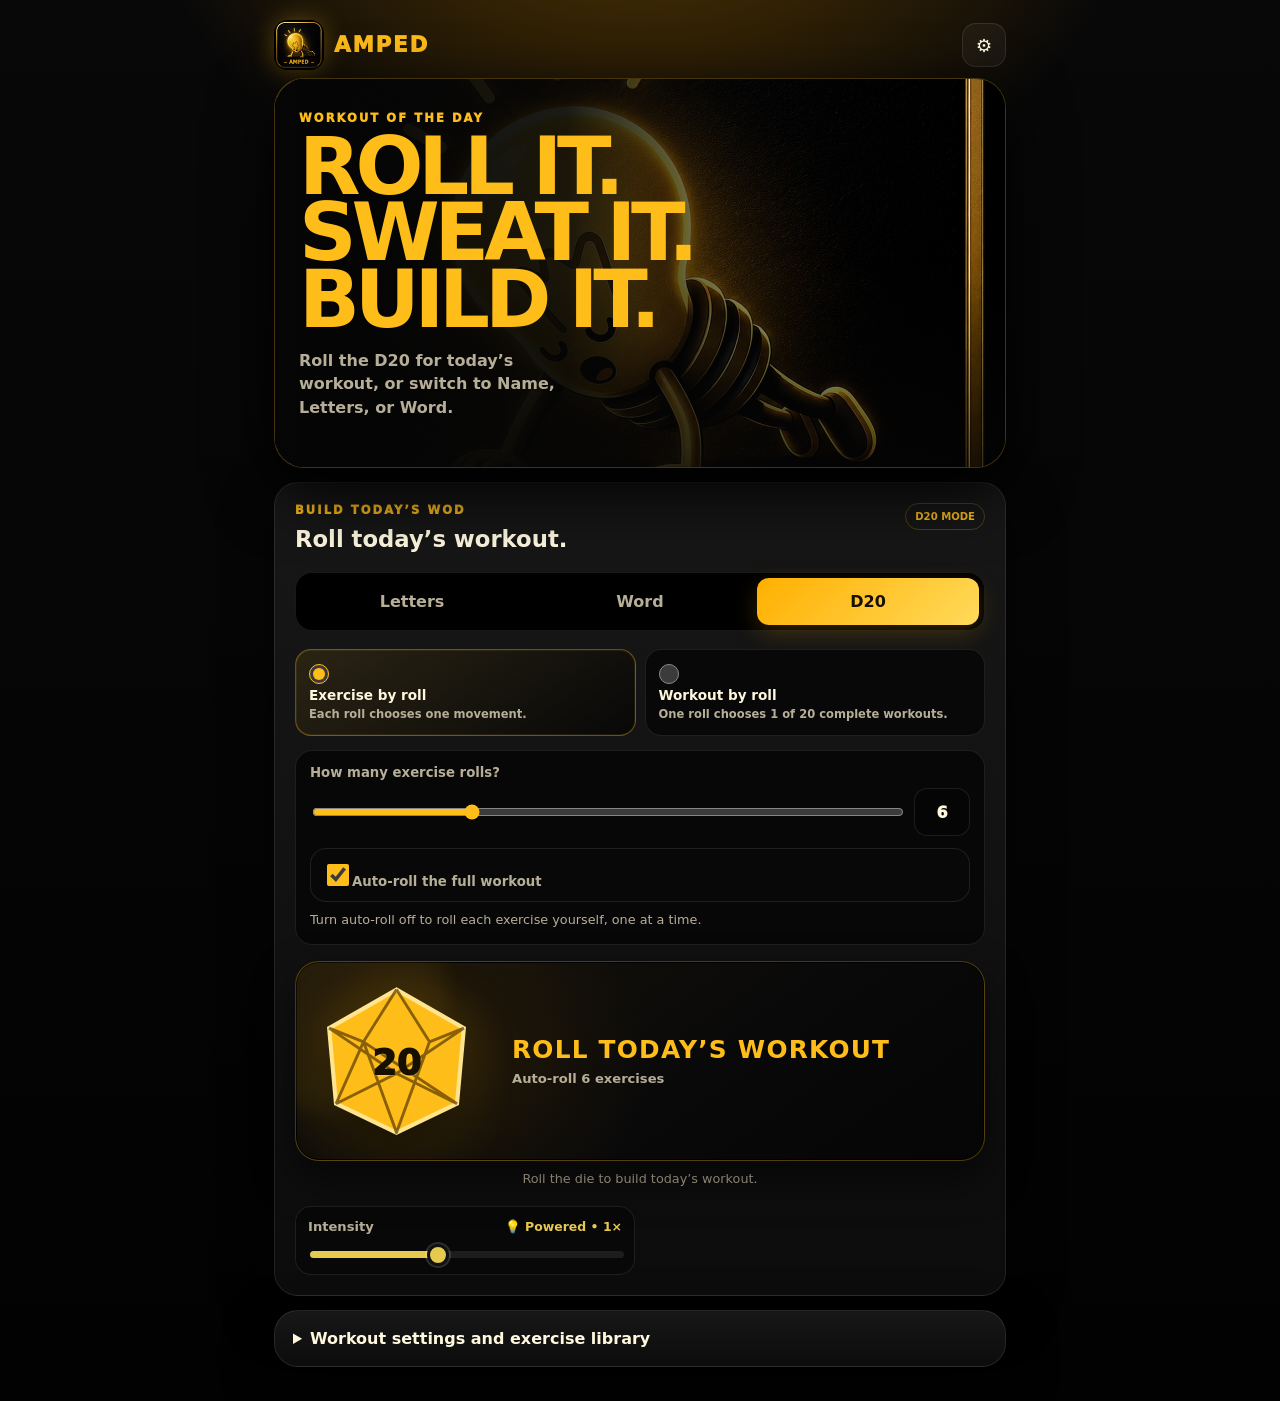
==== index.html @ 0d5edaf3 "fix header name" ====
<!doctype html>
<html lang="en">
<head>
  <meta charset="utf-8">
  <meta name="viewport" content="width=device-width, initial-scale=1, viewport-fit=cover">
  <meta name="theme-color" content="#090909">
  <meta name="apple-mobile-web-app-capable" content="yes">
  <meta name="apple-mobile-web-app-status-bar-style" content="black-translucent">
  <meta name="apple-mobile-web-app-title" content="AMPED">
  <meta name="description" content="Roll it. Sweat it. Build it. Choose a D20, name, letters, or word workout.">
  <title>AMPED</title>
  <link rel="manifest" href="manifest.webmanifest">
  <link rel="icon" href="icon-192.png" type="image/png">
  <link rel="apple-touch-icon" href="icon-192.png">
  <link rel="stylesheet" href="styles.css">
  <!--<script src="https://cdn.onesignal.com/sdks/web/v16/OneSignalSDK.page.js" defer></script>-->
</head>
<body>
  <main class="app-shell">
    <header class="topbar">
      <a class="brand" href="#" aria-label="AMPED home">
        <img src="icon-192.png" alt="" width="50" height="50">
        <span class="brand-word">AMPED</span>
      </a>
      <div class="top-actions">
        <button id="installBtn" class="ghost-btn hidden" type="button">Install</button>
        <button id="settingsBtn" class="icon-btn" type="button" aria-label="Open settings">⚙</button>
      </div>
    </header>

    <section class="hero-card">
      <div class="hero-art">
        <img src="wod-hero.jpg" alt="">
        <button id="maxMascot" class="max-hotspot" type="button" aria-label="Max, the AMPED bulb" title="Max"></button>
      </div>
      <div class="hero-copy">
        <p class="eyebrow">Workout of the day</p>
        <h1><span id="heroVerb">Roll it.</span><br><span>Sweat it.</span><br><span id="heroBuild">Build it.</span></h1>
        <p id="heroDescription">Roll the D20 for today’s workout, or switch to Name, Letters, or Word.</p>
      </div>
    </section>

    <section class="builder-card" aria-labelledby="builderTitle">
      <div class="card-heading">
        <div><p class="eyebrow">Build today’s WOD</p><h2 id="builderTitle">Which first name are we doing?</h2></div>
        <span id="movesPill" class="step-pill">PICK A NAME</span>
      </div>

      <div class="segmented" role="tablist" aria-label="Workout source">
        <button id="nameModeTab" class="tab active" type="button" data-mode="custom" role="tab" aria-selected="true">Name</button>
        <button class="tab" type="button" data-mode="letters" role="tab" aria-selected="false">Letters</button>
        <button class="tab" type="button" data-mode="word" role="tab" aria-selected="false">Word</button>
        <button class="tab" type="button" data-mode="d20" role="tab" aria-selected="false">D20</button>
      </div>

      <div id="customPanel" class="input-panel active">
        <label for="customText">Today’s first name</label>
        <div class="name-input-wrap">
          <input id="customText" class="text-box name-input" type="text" value="" placeholder="Loading today’s name…" maxlength="24" autocomplete="given-name" enterkeyhint="go" autocapitalize="words">
          <button id="clearNameBtn" class="clear-btn" type="button" aria-label="Clear name">×</button>
        </div>
        <div id="recentNames" class="recent-names" aria-label="Recent names"></div>
        <p id="dailyNameNote" class="hint hidden"></p>
      </div>

      <div id="lettersPanel" class="input-panel">
        <label for="letterCount">How many letters?</label>
        <div class="range-row">
          <input id="letterCount" type="range" min="1" max="26" value="8">
          <output id="letterCountNumber" class="range-value">8</output>
        </div>
      </div>

      <div id="wordPanel" class="input-panel">
        <label for="maxWordLength">Maximum word length</label>
        <div class="range-row">
          <input id="maxWordLength" type="range" min="3" max="15" value="8">
          <output id="maxWordLengthNumber" class="range-value">8</output>
        </div>
        <p class="hint">Words come from a dictionary package, not a hard-coded list.</p>
      </div>
      <div id="d20Panel" class="input-panel">
        <div class="d20-mode-grid" role="radiogroup" aria-label="D20 workout style">
          <label class="roll-mode-card">
            <input type="radio" name="d20Mode" value="exercise" checked>
            <span><b>Exercise by roll</b><small>Each roll chooses one movement.</small></span>
          </label>
          <label class="roll-mode-card">
            <input type="radio" name="d20Mode" value="workout">
            <span><b>Workout by roll</b><small>One roll chooses 1 of 20 complete workouts.</small></span>
          </label>
        </div>

        <div id="d20ExerciseOptions" class="d20-options">
          <label for="d20RollCount">How many exercise rolls?</label>
          <div class="range-row">
            <input id="d20RollCount" type="range" min="1" max="20" value="6">
            <output id="d20RollCountNumber" class="range-value">6</output>
          </div>
          <label class="toggle-control d20-auto-toggle"><input id="d20AutoRoll" type="checkbox" checked><span>Auto-roll the full workout</span></label>
          <p class="hint">Turn auto-roll off to roll each exercise yourself, one at a time.</p>
        </div>

        <button id="d20RollBtn" class="d20-stage" type="button" aria-label="Roll the D20">
          <span class="d20-die" aria-hidden="true">
            <svg viewBox="0 0 120 112" role="presentation">
              <polygon class="d20-face" points="60,4 109,32 104,87 60,108 16,87 11,32"></polygon>
              <path class="d20-lines" d="M60 4 36 42 11 32M60 4 84 42 109 32M36 42 60 108 84 42M16 87 36 42 104 87M11 32 60 65 109 32M60 65 16 87M60 65 104 87"></path>
            </svg>
            <strong id="d20Value">20</strong>
          </span>
          <span class="d20-action"><b id="d20ActionLabel">ROLL THE D20</b><small id="d20ActionSub">Auto-roll 6 exercises</small></span>
        </button>
        <div id="d20RollHistory" class="roll-history" aria-live="polite"></div>
        <p id="d20Status" class="hint d20-status">Roll the die to build today’s workout.</p>
        <button id="d20ResetBtn" class="secondary d20-reset hidden" type="button">Clear rolls</button>
      </div>


      <div class="quick-options">
       <div class="intensity-control"><div class="intensity-heading"><span>Intensity</span><strong id="intensityLabel">💡 Powered • 1×</strong></div><input id="intensityRange" class="intensity-slider" type="range" min="0" max="5" step="1" value="2" aria-label="Workout intensity" aria-valuetext="💡 Powered • 1×"></div>
       <label id="duplicatesControl" class="toggle-control"><input id="allowDuplicates" type="checkbox" checked><span>Count repeat letters</span></label>
      </div>

      <button id="generateBtn" class="primary jumbo" type="button"><span>BUILD THE WORKOUT</span><small>Map every letter to a move</small></button>
    </section>

    <section id="previewCard" class="preview-card hidden" aria-live="polite">
      <div class="preview-header">
        <div><p class="eyebrow">Today’s workout is</p><h2 id="drawText">READY</h2><p id="workoutTagline">Every letter earns a move.</p></div>
        <div class="move-count"><strong id="heroCount">0</strong><span>moves</span></div>
      </div>
      <div id="exercisePreview" class="exercise-preview"></div>
      <aside id="tomorrowNameCard" class="tomorrow-name-card hidden" aria-live="polite">
        <span>Tomorrow's Name Workout</span>
        <strong id="tomorrowName"></strong>
        <small>Tomorrow's workout unlocks at midnight.</small>
      </aside>
      <div class="preview-actions">
        <button id="startBtn" class="primary jumbo" type="button"><span>START WORKOUT</span><small>Keep the screen awake</small></button>
        <button id="copyBtn" class="secondary" type="button">Copy workout</button>
        <button id="rerollBtn" class="secondary hidden" type="button">Roll again</button>
        <button id="editBtn" class="secondary" type="button">Change setup</button>
      </div>
    </section>

    <section id="notificationSettings" class="utility-card" hidden>
      <button id="enableNotificationsBtn" class="utility-row" type="button"><span class="utility-icon">◉</span><span><b>Workout reminders</b><small id="subscriptionDetail">Checking notification setup…</small></span><em id="notifStatus">Checking</em></button>
      <div class="utility-row utility-setting">
        <span class="utility-icon">◷</span>
        <label for="notificationTime"><b>Reminder time</b><small>Saved for this device in Eastern Time</small></label>
        <input id="notificationTime" class="time-input" type="time" value="07:00" step="300" aria-label="Daily reminder time">
      </div>
      <button id="testNotificationBtn" class="utility-row hidden" type="button"><span class="utility-icon">↗</span><span><b>Send a test reminder</b><small>Preview today’s workout message</small></span><em>Test</em></button>
    </section>

    <details id="settingsPanel" class="settings-card">
      <summary>Workout settings and exercise library</summary>
      <div class="settings-body">
        <div class="default-mode-setting">
          <label for="defaultModeSelect"><b>Default workout mode</b><small>Choose what opens first. D20 is the default.</small></label>
          <select id="defaultModeSelect" aria-label="Default workout mode">
            <option value="d20">D20</option>
            <option value="custom">Name</option>
            <option value="letters">Letters</option>
            <option value="word">Word</option>
          </select>
        </div>
        <div class="option-grid">
          <label class="toggle-control"><input id="dailyNameToggle" type="checkbox" checked><span>Fill in today’s scheduled name</span></label>
          <label class="toggle-control"><input id="upperCase" type="checkbox" checked><span>Show workout in uppercase</span></label>
          <label class="toggle-control"><input id="vibrationToggle" type="checkbox" checked><span>Vibrate when a move is completed</span></label>
        </div>
        <div class="editor-toolbar">
          <button id="resetExercisesBtn" class="secondary" type="button">Reset exercises</button>
          <button id="exportExercisesBtn" class="secondary" type="button">Export JSON</button>
          <label class="secondary import-label">Import JSON<input id="importExercisesInput" type="file" accept="application/json" hidden></label>
        </div>
        <div class="editor-head"><span></span><span>Amount</span><span>Unit</span><span>Exercise</span><span>Split</span><span>Label</span></div>
        <div id="editorGrid" class="editor-grid"></div>
      </div>
    </details>
  </main>

  <div id="maxToast" class="max-toast" role="status" aria-live="polite"></div>

  <section id="runner" class="runner hidden" aria-label="Active workout">
    <div class="runner-top">
      <button id="exitRunnerBtn" class="runner-icon" type="button" aria-label="Exit workout">×</button>
      <div class="runner-title"><small id="runnerName">TODAY’S WOD</small><b id="runnerProgressText">1 OF 8</b></div>
      <button id="wakeBtn" class="runner-icon" type="button" aria-label="Keep screen awake">☀</button>
    </div>
    <div class="progress-track"><span id="progressBar"></span></div>
    <div class="runner-main">
      <div id="runnerLetter" class="runner-letter">J</div>
      <p class="runner-kicker">YOUR NEXT MOVE</p>
      <h2 id="runnerExercise">15 Bicycle Crunches</h2>
      <p id="runnerSplit" class="runner-split"></p>
      <div id="timerBox" class="timer-box hidden">
        <strong id="timerValue">30</strong><span>SECONDS</span>
        <button id="timerBtn" class="timer-button" type="button">START TIMER</button>
      </div>
    </div>
    <div class="runner-bottom">
      <button id="prevMoveBtn" class="runner-secondary" type="button">Back</button>
      <button id="completeMoveBtn" class="runner-complete" type="button"><span>DONE</span><small>Tap and keep moving</small></button>
      <button id="skipMoveBtn" class="runner-secondary" type="button">Skip</button>
    </div>
  </section>

  <section id="finishScreen" class="finish-screen hidden">
    <img src="icon-192.png" alt="" width="120" height="120">
    <p class="eyebrow">WOD complete</p>
    <h2 id="finishTitle">WORKOUT<br>COMPLETE.</h2>
    <p id="finishStats">10 moves finished.</p>
    <button id="finishCopyBtn" class="primary jumbo finish-copy" type="button"><span>COPY COMPLETED WORKOUT</span><small>Paste it straight into the group text</small></button>
    <button id="finishAgainBtn" class="secondary finish-secondary" type="button">Build another</button>
    <button id="finishCloseBtn" class="secondary finish-secondary" type="button">Review workout</button>
  </section>

  <script type="module" src="app.js"></script>
</body>
</html>
---- styles.css ----
:root{color-scheme:dark;--bg:#050505;--surface:#101010;--surface2:#171717;--gold:#ffbd19;--gold2:#ffd85a;--gold-dark:#7a4d00;--text:#fff8df;--muted:#b7ae98;--line:#ffffff18;--danger:#ff6b62;--radius:24px;--safe-bottom:env(safe-area-inset-bottom,0px)}
*{box-sizing:border-box;-webkit-tap-highlight-color:transparent}html{scroll-behavior:smooth}body{margin:0;min-height:100vh;font-family:Inter,ui-sans-serif,system-ui,-apple-system,BlinkMacSystemFont,"Segoe UI",sans-serif;background:radial-gradient(circle at 50% -20%,#6b4500 0,transparent 34rem),linear-gradient(#080808,#020202);color:var(--text)}button,input,select{font:inherit}button{touch-action:manipulation}.app-shell{width:min(760px,100%);margin:auto;padding:12px 14px calc(34px + var(--safe-bottom))}.topbar{height:66px;display:flex;align-items:center;justify-content:space-between}.brand{display:flex;align-items:center;gap:10px;min-width:0;color:inherit;text-decoration:none}.brand img{flex:0 0 auto;border-radius:14px;box-shadow:0 0 24px #ffbd194d}.brand-word{display:block;white-space:nowrap;color:var(--gold);font-size:1.34rem;line-height:1;letter-spacing:.085em;font-weight:1000}.top-actions{display:flex;gap:8px}.icon-btn,.ghost-btn,.secondary{border:1px solid var(--line);background:#ffffff0b;color:var(--text);border-radius:14px;min-height:44px;padding:0 15px;font-weight:800}.icon-btn{width:44px;padding:0;font-size:1.15rem}.hero-card{position:relative;min-height:290px;overflow:hidden;border:1px solid #ffbd193d;border-radius:30px;background:#090909;box-shadow:0 22px 65px #000,0 0 0 1px #000 inset}.hero-card:after{content:"";position:absolute;inset:0;background:linear-gradient(90deg,#050505 0%,#050505e8 40%,#05050550 72%,transparent),linear-gradient(0deg,#050505aa,transparent 50%);pointer-events:none}.hero-art{position:absolute;inset:0}.hero-art img{width:100%;height:100%;object-fit:cover;object-position:72% 44%;filter:saturate(.95) contrast(1.05)}.max-hotspot{position:absolute;z-index:2;right:0;top:0;width:52%;height:100%;border:0;background:transparent;cursor:default}.max-hotspot:focus-visible{outline:2px solid var(--gold);outline-offset:-8px;border-radius:26px}.max-toast{position:fixed;z-index:130;left:50%;bottom:calc(24px + var(--safe-bottom));max-width:min(88vw,420px);padding:12px 16px;border:1px solid #ffbd1950;border-radius:999px;background:#111e;color:var(--gold);font-size:.82rem;font-weight:900;text-align:center;box-shadow:0 12px 36px #000c;opacity:0;transform:translate(-50%,18px) scale(.96);pointer-events:none;transition:opacity .18s ease,transform .18s ease}.max-toast.show{opacity:1;transform:translate(-50%,0) scale(1)}.hero-copy{position:relative;z-index:1;width:62%;padding:32px 24px}.eyebrow{margin:0 0 9px;color:var(--gold);font-size:.72rem;font-weight:950;letter-spacing:.18em;text-transform:uppercase}.hero-copy h1{margin:0;font-size:clamp(2.8rem,13vw,5rem);line-height:.83;letter-spacing:-.065em;text-transform:uppercase}.hero-copy h1 span{color:var(--gold)}.hero-copy p:last-child{max-width:280px;color:var(--muted);font-weight:650;line-height:1.45}.builder-card,.preview-card,.utility-card,.settings-card{margin-top:14px;border:1px solid var(--line);border-radius:var(--radius);background:linear-gradient(180deg,#171717,#0c0c0c);box-shadow:0 18px 50px #0008}.builder-card,.preview-card{padding:20px}.card-heading,.preview-header{display:flex;align-items:flex-start;justify-content:space-between;gap:14px}.card-heading h2{margin:0;font-size:1.42rem}.step-pill{padding:7px 9px;border:1px solid #ffbd1940;border-radius:999px;color:var(--gold);font-size:.63rem;font-weight:900;white-space:nowrap}.segmented{display:grid;grid-template-columns:repeat(3,1fr);gap:6px;margin-top:20px;padding:5px;border:1px solid var(--line);border-radius:17px;background:#000}.tab{min-height:47px;border:0;border-radius:12px;background:transparent;color:var(--muted);font-weight:900}.tab.active{background:linear-gradient(135deg,#ffb000,#ffda5a);color:#171000;box-shadow:0 8px 24px #ffb00030}.input-panel{display:none;margin-top:18px}.input-panel.active{display:block}.input-panel label,.compact-control span{display:block;margin-bottom:8px;color:var(--muted);font-size:.83rem;font-weight:850}.name-input-wrap{position:relative}.text-box,select{width:100%;border:1px solid #ffbd1935;background:#050505;color:var(--text);border-radius:16px;outline:none}.text-box:focus,select:focus{border-color:var(--gold);box-shadow:0 0 0 3px #ffbd1917}.name-input{height:64px;padding:0 52px 0 16px;font-size:1.35rem;font-weight:900;text-transform:uppercase;letter-spacing:.03em}.clear-btn{position:absolute;right:9px;top:9px;width:46px;height:46px;border:0;border-radius:13px;background:#ffffff0c;color:var(--muted);font-size:1.6rem}.recent-names{display:flex;gap:8px;overflow:auto;padding-top:10px;scrollbar-width:none}.recent-names:empty{display:none}.recent-name{flex:0 0 auto;border:1px solid var(--line);border-radius:999px;background:#ffffff08;color:var(--muted);padding:8px 12px;font-size:.76rem;font-weight:850}.range-row{display:grid;grid-template-columns:1fr 56px;gap:12px;align-items:center}input[type=range]{width:100%;accent-color:var(--gold)}.range-value{height:48px;display:grid;place-items:center;border:1px solid var(--line);border-radius:13px;background:#050505;font-weight:950}.hint{margin:9px 0 0;color:var(--muted);font-size:.8rem;line-height:1.45}.quick-options{display:grid;grid-template-columns:1fr 1fr;gap:10px;margin-top:18px}.compact-control,.toggle-control{border:1px solid var(--line);border-radius:16px;background:#080808;padding:12px}.compact-control select{height:43px;padding:0 10px}.toggle-control{display:flex;align-items:center;gap:10px;color:var(--muted);font-size:.82rem;font-weight:800}.toggle-control input{width:22px;height:22px;accent-color:var(--gold);flex:0 0 auto}.primary{border:1px solid #ffe38f;border-radius:17px;background:linear-gradient(135deg,#f5a900,#ffd758 58%,#bd7600);color:#171000;font-weight:950;box-shadow:0 12px 30px #ffb0002e}.jumbo{width:100%;min-height:70px;margin-top:16px;display:grid;place-items:center;align-content:center}.jumbo span{font-size:1rem;letter-spacing:.08em}.jumbo small{margin-top:3px;font-weight:750;opacity:.7}.preview-header h2{margin:0;max-width:520px;font-size:clamp(2.5rem,11vw,5rem);line-height:.84;letter-spacing:-.06em;color:var(--gold);text-transform:uppercase;word-break:break-word}.preview-header p:last-child{margin:10px 0 0;color:var(--muted)}.move-count{flex:0 0 auto;width:82px;height:82px;display:grid;place-items:center;align-content:center;border:1px solid #ffbd1945;border-radius:50%;background:radial-gradient(circle,#ffbd1924,#000)}.move-count strong{font-size:2.3rem;line-height:.85}.move-count span{color:var(--muted);font-size:.65rem;text-transform:uppercase;font-weight:900}.exercise-preview{display:grid;gap:8px;margin-top:20px}.preview-move{display:grid;grid-template-columns:44px 1fr auto;gap:11px;align-items:center;padding:10px;border:1px solid var(--line);border-radius:15px;background:#080808}.preview-letter{width:44px;height:44px;display:grid;place-items:center;border-radius:12px;background:linear-gradient(135deg,#ffb000,#ffe075);color:#171000;font-size:1.3rem;font-weight:1000}.preview-move b{display:block}.preview-move small{color:var(--muted)}.preview-index{color:#756e5f;font-size:.73rem;font-weight:900}.preview-timer-btn{border:1px solid #ffbd1950;border-radius:12px;background:#ffbd1918;color:var(--gold);font-weight:900;font-size:.73rem;padding:9px 10px;min-width:58px}.preview-timer-btn.running{background:linear-gradient(135deg,#f5a900,#ffdb62);color:#171000;border-color:#ffe38f}.preview-timer-btn.done{background:#1f6b3a26;color:#5fd98a;border-color:#5fd98a55}.more-moves{text-align:center;color:var(--muted);font-size:.8rem;font-weight:800}.totals{display:flex;gap:7px;overflow-x:auto;margin-top:12px;padding-bottom:2px;scrollbar-width:none}.total{flex:0 0 auto;border:1px solid var(--line);border-radius:999px;padding:8px 11px;background:#ffffff08;color:var(--muted);font-size:.73rem;font-weight:850}.preview-actions{display:grid;grid-template-columns:1fr 1fr;gap:9px}.preview-actions .primary{grid-column:1/-1}.preview-actions .secondary{min-height:50px}.utility-card{overflow:hidden}.utility-row{width:100%;display:grid;grid-template-columns:42px 1fr auto;gap:11px;align-items:center;padding:14px;border:0;border-bottom:1px solid var(--line);background:transparent;color:var(--text);text-align:left}.utility-row:last-child{border-bottom:0}.utility-icon{width:40px;height:40px;display:grid;place-items:center;border-radius:12px;background:#ffbd1919;color:var(--gold);font-weight:950}.utility-row b,.utility-row small{display:block}.utility-row small{margin-top:3px;color:var(--muted);font-size:.74rem}.utility-row em{color:var(--gold);font-size:.72rem;font-style:normal;font-weight:900}.settings-card{overflow:hidden}.settings-card summary{padding:18px;cursor:pointer;font-weight:900}.settings-body{padding:0 16px 18px}.option-grid{display:grid;grid-template-columns:1fr 1fr;gap:9px}.editor-toolbar{display:flex;gap:8px;flex-wrap:wrap;margin:16px 0}.editor-toolbar .secondary,.import-label{display:inline-flex;align-items:center;justify-content:center;min-height:44px}.editor-head,.editor-row{display:grid;grid-template-columns:34px 64px 72px 1.5fr 1.1fr .8fr;gap:7px;align-items:center}.editor-head{color:var(--muted);font-size:.64rem;text-transform:uppercase}.editor-grid{display:grid;gap:7px;margin-top:8px}.editor-row{border:1px solid var(--line);border-radius:13px;padding:7px;background:#080808}.editor-letter{width:34px;height:34px;display:grid;place-items:center;border-radius:9px;background:#ffbd191e;color:var(--gold);font-weight:950}.editor-row input,.editor-row select{min-width:0;height:39px;padding:0 8px;border-radius:9px}.runner{position:fixed;z-index:100;inset:0;display:grid;grid-template-rows:auto 5px 1fr auto;background:radial-gradient(circle at 50% 30%,#4a3000 0,transparent 48%),#050505;padding:calc(10px + env(safe-area-inset-top,0px)) 14px calc(12px + var(--safe-bottom))}.runner-top{display:grid;grid-template-columns:48px 1fr 48px;align-items:center}.runner-icon{height:48px;border:1px solid var(--line);border-radius:14px;background:#ffffff0b;color:var(--text);font-size:1.35rem}.runner-title{text-align:center}.runner-title small,.runner-title b{display:block}.runner-title small{color:var(--gold);font-size:.69rem;font-weight:950;letter-spacing:.14em}.runner-title b{margin-top:2px;font-size:.8rem}.progress-track{margin-top:10px;border-radius:999px;background:#ffffff13;overflow:hidden}.progress-track span{display:block;height:100%;width:0;background:linear-gradient(90deg,#f5a900,#ffe275);transition:width .25s}.runner-main{display:grid;place-items:center;align-content:center;text-align:center;min-height:0;overflow:auto}.runner-letter{width:min(42vw,190px);height:min(42vw,190px);display:grid;place-items:center;border:3px solid #ffe27f;border-radius:38px;background:radial-gradient(circle at 35% 30%,#ffe37c,#ffb000 52%,#875000);color:#1b1100;font-size:min(28vw,8rem);font-weight:1000;box-shadow:0 0 70px #ffb0004d}.runner-kicker{margin:22px 0 7px;color:var(--muted);font-size:.72rem;font-weight:950;letter-spacing:.17em}.runner-main h2{max-width:680px;margin:0;font-size:clamp(2.2rem,10vw,5.3rem);line-height:.95;letter-spacing:-.045em;text-transform:uppercase}.runner-split{margin:10px 0 0;color:var(--gold);font-weight:900}.timer-box{margin-top:20px}.timer-box strong{display:block;font-size:4rem;line-height:.9}.timer-box span{color:var(--muted);font-size:.7rem;font-weight:950;letter-spacing:.16em}.timer-button{display:block;min-width:180px;height:48px;margin:12px auto 0;border:1px solid #ffbd1950;border-radius:14px;background:#ffbd1918;color:var(--gold);font-weight:950}.runner-bottom{display:grid;grid-template-columns:72px 1fr 72px;gap:9px}.runner-secondary,.runner-complete{min-height:68px;border-radius:18px}.runner-secondary{border:1px solid var(--line);background:#ffffff0b;color:var(--muted);font-size:.78rem;font-weight:900}.runner-complete{border:1px solid #ffe38f;background:linear-gradient(135deg,#f5a900,#ffdb62);color:#171000;font-weight:1000}.runner-complete span,.runner-complete small{display:block}.runner-complete span{font-size:1.08rem;letter-spacing:.08em}.runner-complete small{opacity:.68}.finish-screen{position:fixed;z-index:110;inset:0;display:grid;place-items:center;align-content:center;text-align:center;padding:30px;background:radial-gradient(circle at center,#5a3b00,#050505 55%)}.finish-screen img{border-radius:28px;box-shadow:0 0 70px #ffbd1959}.finish-screen h2{margin:8px 0;font-size:clamp(2.5rem,12vw,5.4rem);line-height:.88;color:var(--gold);letter-spacing:-.05em}.finish-screen p:not(.eyebrow){color:var(--muted)}.finish-screen .secondary{width:100%;max-width:420px;min-height:50px;margin-top:10px}.finish-screen .primary{max-width:420px}.hidden{display:none!important}
@media(max-width:600px){.topbar{height:62px}.brand{gap:8px}.brand img{width:46px;height:46px}.brand-word{font-size:1.2rem;letter-spacing:.07em}.app-shell{padding-left:10px;padding-right:10px}.hero-card{min-height:250px}.hero-copy{width:68%;padding:25px 17px}.hero-copy p:last-child{font-size:.85rem}.builder-card,.preview-card{padding:16px}.quick-options,.option-grid{grid-template-columns:1fr}.preview-header{align-items:flex-start}.preview-move{grid-template-columns:40px 1fr}.preview-index{display:none}.editor-head{display:none}.editor-row{grid-template-columns:42px 1fr 1fr}.editor-letter{grid-row:1/3;height:100%}.runner-main h2{font-size:clamp(2rem,10vw,4rem)}}
@media(max-height:700px){.runner-letter{width:110px;height:110px;border-radius:25px;font-size:4.8rem}.runner-kicker{margin-top:12px}.runner-main h2{font-size:2.3rem}.timer-box{margin-top:10px}.timer-box strong{font-size:2.7rem}}

.utility-setting{cursor:default}.utility-setting label{min-width:0}.time-input{width:104px;height:42px;padding:0 8px;border:1px solid var(--line);border-radius:11px;background:#080808;color:var(--text);font:inherit;font-weight:850;color-scheme:dark}.utility-row:disabled{opacity:.75;cursor:default}.option-grid{grid-template-columns:repeat(auto-fit,minmax(210px,1fr))}

/* Tomorrow preview */
.tomorrow-name-card{margin-top:14px;padding:16px;border:1px solid #ffbd1935;border-radius:16px;background:linear-gradient(135deg,#ffbd1910,#080808);text-align:center}.tomorrow-name-card span,.tomorrow-name-card strong,.tomorrow-name-card small{display:block}.tomorrow-name-card span{color:var(--muted);font-size:.7rem;font-weight:950;letter-spacing:.14em;text-transform:uppercase}.tomorrow-name-card strong{margin-top:5px;color:var(--gold);font-size:1.65rem;letter-spacing:.04em}.tomorrow-name-card small{margin-top:4px;color:var(--muted)}

/* D20 workout mode */
.segmented{display:flex;grid-template-columns:none}.tab{flex:1;min-width:0;padding:0 8px}.intensity-control{border:1px solid var(--line);border-radius:16px;background:#080808;padding:12px}.intensity-heading{display:flex;align-items:center;justify-content:space-between;gap:10px;margin-bottom:9px;color:var(--muted);font-size:.82rem;font-weight:850}.intensity-heading strong{font-size:.78rem}.intensity-slider{--intensity-progress:40%;--intensity-color:var(--gold);appearance:none;height:7px;border-radius:999px;background:linear-gradient(90deg,var(--intensity-color) 0 var(--intensity-progress),#ffffff16 var(--intensity-progress) 100%);outline:0}.intensity-slider::-webkit-slider-thumb{appearance:none;width:22px;height:22px;border:3px solid #111;border-radius:50%;background:var(--intensity-color);box-shadow:0 0 0 2px #ffffff25}.intensity-slider::-moz-range-thumb{width:18px;height:18px;border:3px solid #111;border-radius:50%;background:var(--intensity-color)}
.d20-mode-grid{display:grid;grid-template-columns:1fr 1fr;gap:9px}.roll-mode-card{position:relative;display:flex;gap:10px;align-items:flex-start;margin:0!important;padding:13px;border:1px solid var(--line);border-radius:16px;background:#080808;color:var(--text)!important;cursor:pointer}.roll-mode-card input{width:20px;height:20px;margin:1px 0 0;accent-color:var(--gold);flex:0 0 auto}.roll-mode-card span{display:block}.roll-mode-card b,.roll-mode-card small{display:block}.roll-mode-card b{font-size:.85rem}.roll-mode-card small{margin-top:4px;color:var(--muted);font-size:.72rem;line-height:1.35}.roll-mode-card:has(input:checked){border-color:#ffbd1960;background:linear-gradient(145deg,#ffbd1918,#080808);box-shadow:0 0 0 1px #ffbd1915 inset}.d20-options{margin-top:14px;padding:14px;border:1px solid var(--line);border-radius:17px;background:#070707}.d20-options>label:first-child{display:block;margin-bottom:8px;color:var(--muted);font-size:.83rem;font-weight:850}.d20-auto-toggle{margin-top:12px}.d20-stage{position:relative;width:100%;min-height:200px;margin-top:16px;padding:18px;display:grid;grid-template-columns:minmax(130px,180px) 1fr;gap:18px;align-items:center;border:1px solid #ffbd1948;border-radius:24px;overflow:hidden;background:radial-gradient(circle at 24% 50%,#6f470030,transparent 35%),linear-gradient(145deg,#18130a,#090909 58%,#050505);color:var(--text);text-align:left;box-shadow:0 18px 40px #0008,0 0 0 1px #000 inset;cursor:pointer}.d20-stage:before{content:"";position:absolute;inset:-80px auto auto -80px;width:230px;height:230px;border-radius:50%;background:#ffbd1910;filter:blur(10px);pointer-events:none}.d20-stage:disabled{cursor:default;opacity:.92}.d20-die{--d20-turn:3turn;--d20-duration:650ms;position:relative;z-index:1;width:min(38vw,165px);aspect-ratio:1.07/1;display:grid;place-items:center;filter:drop-shadow(0 16px 22px #000a) drop-shadow(0 0 22px #ffbd1940);transform-origin:50% 53%}.d20-die svg{position:absolute;inset:0;width:100%;height:100%;overflow:visible}.d20-face{fill:#ffbd19;stroke:#ffe58f;stroke-width:3}.d20-lines{fill:none;stroke:#5e3d00;stroke-width:2.1;stroke-linejoin:round;opacity:.72}.d20-die strong{position:relative;z-index:2;display:grid;place-items:center;width:66px;height:58px;color:#171000;font-size:2.2rem;line-height:1;font-weight:1000;text-shadow:0 1px #fff3;transform:translateY(2px)}.d20-die.rolling{animation:d20-tumble var(--d20-duration) cubic-bezier(.16,.78,.23,1) both}.d20-die.landed{animation:d20-land .36s ease-out}.d20-action{position:relative;z-index:1;display:block}.d20-action b,.d20-action small{display:block}.d20-action b{color:var(--gold);font-size:clamp(1.1rem,4.8vw,1.55rem);letter-spacing:.05em}.d20-action small{margin-top:7px;color:var(--muted);font-size:.82rem;font-weight:800}.roll-history{display:flex;gap:7px;overflow-x:auto;padding:12px 1px 2px;scrollbar-width:none}.roll-history:empty{display:none}.roll-chip{flex:0 0 auto;min-width:92px;display:grid;grid-template-columns:auto 1fr;grid-template-rows:auto auto;gap:0 7px;align-items:center;padding:8px 10px;border:1px solid var(--line);border-radius:13px;background:#080808}.roll-chip>b{grid-row:1/3;display:grid;place-items:center;width:23px;height:23px;border-radius:7px;background:#ffffff0b;color:var(--muted);font-size:.64rem}.roll-chip>strong{color:var(--gold);font-size:1rem;line-height:1}.roll-chip>small{max-width:105px;overflow:hidden;text-overflow:ellipsis;white-space:nowrap;color:var(--muted);font-size:.62rem}.workout-roll-result{width:100%;display:grid;grid-template-columns:auto 1fr auto;gap:10px;align-items:center;padding:11px 12px;border:1px solid #ffbd1938;border-radius:14px;background:#ffbd190b}.workout-roll-result b{color:var(--gold)}.workout-roll-result strong{font-size:.86rem}.workout-roll-result small{color:var(--muted);font-size:.7rem}.d20-status{min-height:1.2em;text-align:center}.d20-reset{width:100%;margin-top:8px}.preview-letter{font-size:1.05rem}.runner-letter{font-size:min(20vw,6rem)}
@keyframes d20-tumble{0%{transform:perspective(500px) rotateX(0) rotateY(0) rotateZ(0) scale(1)}32%{transform:perspective(500px) rotateX(125deg) rotateY(185deg) rotateZ(1.1turn) scale(.86)}68%{transform:perspective(500px) rotateX(290deg) rotateY(370deg) rotateZ(2.4turn) scale(1.05)}100%{transform:perspective(500px) rotateX(360deg) rotateY(540deg) rotateZ(var(--d20-turn)) scale(1)}}
@keyframes d20-land{0%{transform:scale(1)}45%{transform:scale(1.13)}70%{transform:scale(.96)}100%{transform:scale(1)}}
@media(max-width:600px){.segmented{gap:4px}.tab{font-size:.78rem;padding:0 5px}.d20-mode-grid{grid-template-columns:1fr}.d20-stage{min-height:176px;grid-template-columns:122px 1fr;gap:12px;padding:14px}.d20-die{width:120px}.d20-die strong{font-size:1.8rem}.d20-action b{font-size:1rem}.d20-action small{font-size:.73rem}.workout-roll-result{grid-template-columns:auto 1fr}.workout-roll-result small{grid-column:2}.preview-actions{grid-template-columns:1fr 1fr}.runner-letter{font-size:min(18vw,5rem)}}
@media(prefers-reduced-motion:reduce){.d20-die.rolling,.d20-die.landed{animation-duration:.01ms!important}.progress-track span{transition:none}}

/* Default mode + completion sharing */
.default-mode-setting{display:flex;align-items:center;justify-content:space-between;gap:14px;margin-bottom:14px;padding:14px;border:1px solid #ffbd1933;border-radius:16px;background:linear-gradient(145deg,#ffbd1910,#080808)}.default-mode-setting label{display:block;min-width:0}.default-mode-setting b,.default-mode-setting small{display:block}.default-mode-setting b{font-size:.88rem}.default-mode-setting small{margin-top:3px;color:var(--muted);font-size:.72rem}.default-mode-setting select{min-width:118px;height:42px;padding:0 34px 0 12px;border:1px solid #ffbd194d;border-radius:11px;background:#080808;color:var(--gold);font-weight:900;color-scheme:dark}.finish-copy{width:100%;max-width:420px}.finish-secondary{width:100%;max-width:420px;min-height:50px;margin-top:10px}
@media(max-width:520px){.default-mode-setting{align-items:stretch;flex-direction:column}.default-mode-setting select{width:100%}}
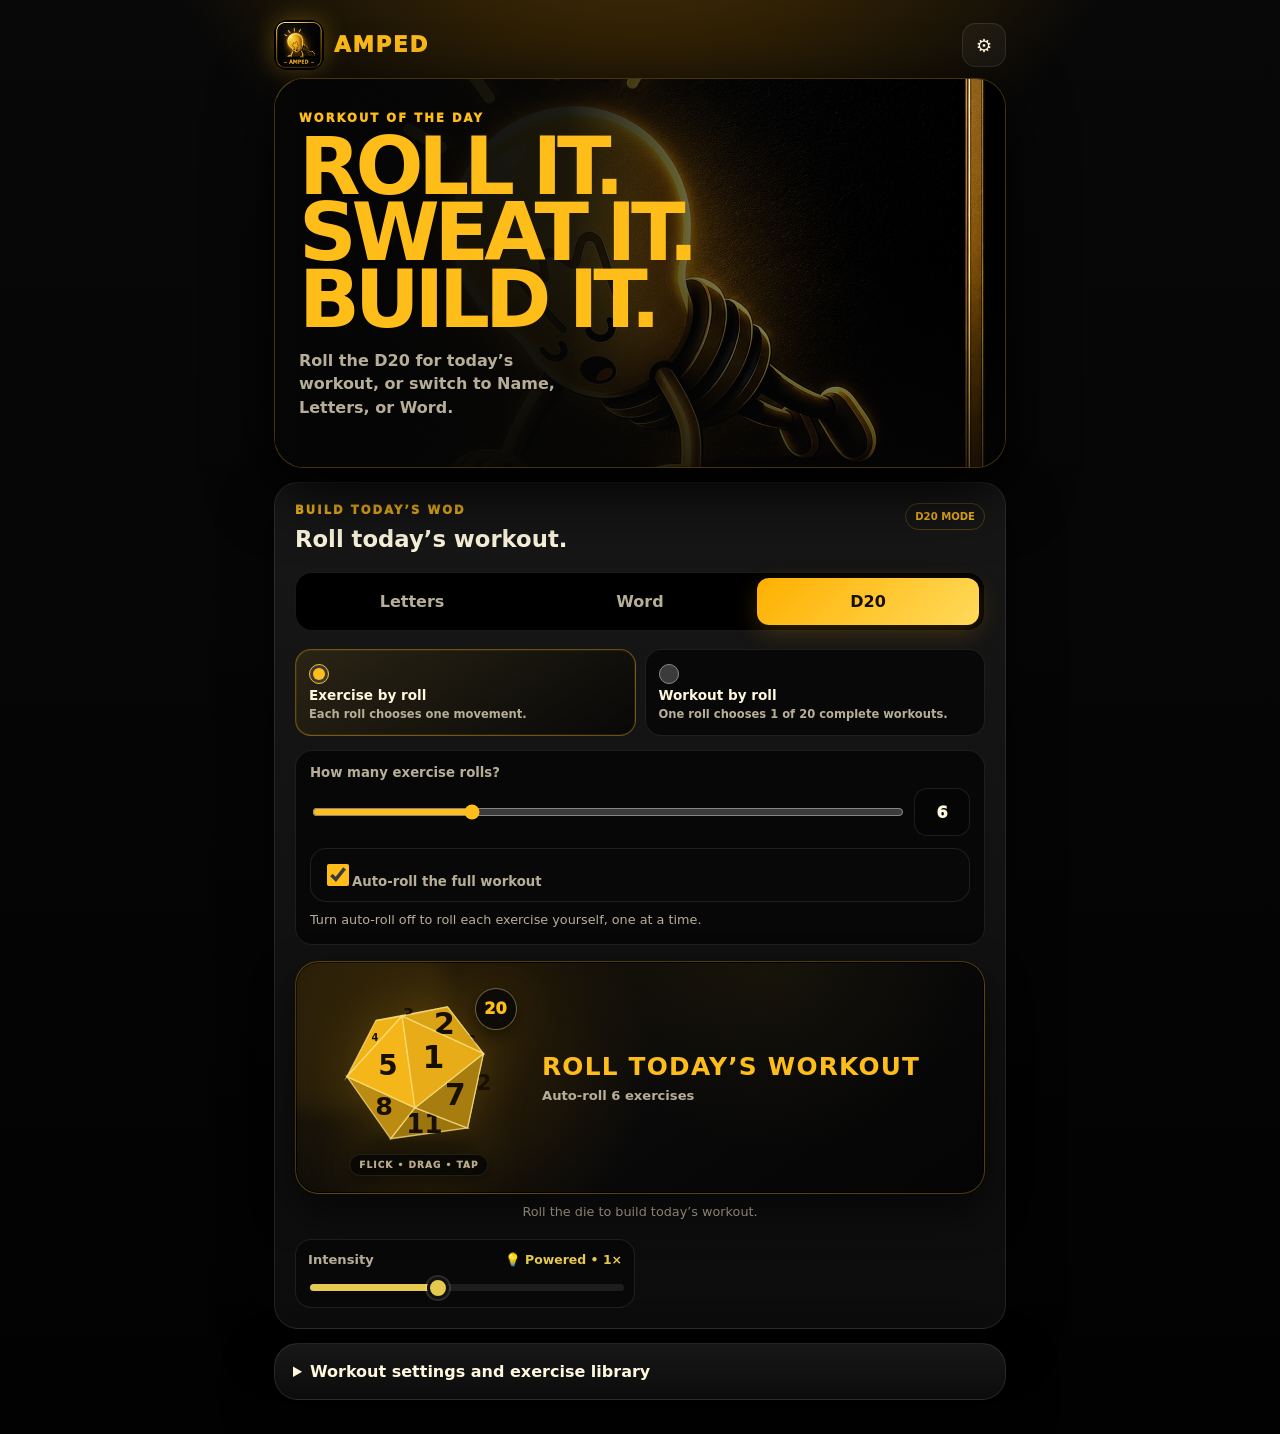
==== commit 14877708: "update roll graphic and bulb name" ====
--- a/index.html
+++ b/index.html
@@ -31,7 +31,7 @@
     <section class="hero-card">
       <div class="hero-art">
         <img src="wod-hero.jpg" alt="">
-        <button id="maxMascot" class="max-hotspot" type="button" aria-label="Max, the AMPED bulb" title="Max"></button>
+        <button id="burnieMascot" class="burnie-hotspot" type="button" aria-label="Burnie, the AMPED bulb" title="Burnie"></button>
       </div>
       <div class="hero-copy">
         <p class="eyebrow">Workout of the day</p>
@@ -101,13 +101,12 @@
           <p class="hint">Turn auto-roll off to roll each exercise yourself, one at a time.</p>
         </div>
 
-        <button id="d20RollBtn" class="d20-stage" type="button" aria-label="Roll the D20">
-          <span class="d20-die" aria-hidden="true">
-            <svg viewBox="0 0 120 112" role="presentation">
-              <polygon class="d20-face" points="60,4 109,32 104,87 60,108 16,87 11,32"></polygon>
-              <path class="d20-lines" d="M60 4 36 42 11 32M60 4 84 42 109 32M36 42 60 108 84 42M16 87 36 42 104 87M11 32 60 65 109 32M60 65 16 87M60 65 104 87"></path>
-            </svg>
-            <strong id="d20Value">20</strong>
+        <button id="d20RollBtn" class="d20-stage" type="button" aria-label="Roll the D20. Flick, drag, or tap the die.">
+          <span class="d20-visual" aria-hidden="true">
+            <span id="d20Shadow" class="d20-shadow"></span>
+            <canvas id="d20Canvas" class="d20-canvas"></canvas>
+            <strong id="d20Value" class="d20-result-value">20</strong>
+            <small class="d20-flick-hint">FLICK • DRAG • TAP</small>
           </span>
           <span class="d20-action"><b id="d20ActionLabel">ROLL THE D20</b><small id="d20ActionSub">Auto-roll 6 exercises</small></span>
         </button>
@@ -171,18 +170,24 @@
           <label class="toggle-control"><input id="upperCase" type="checkbox" checked><span>Show workout in uppercase</span></label>
           <label class="toggle-control"><input id="vibrationToggle" type="checkbox" checked><span>Vibrate when a move is completed</span></label>
         </div>
+        <div class="library-switch" role="tablist" aria-label="Exercise library">
+          <button class="library-tab active" type="button" data-library="letters" role="tab">A–Z → Exercise</button>
+          <button class="library-tab" type="button" data-library="d20" role="tab">D20 → Exercise</button>
+        </div>
+        <p id="editorHelp" class="editor-help">Customize the A–Z exercise map used by Name, Letters, and Word modes.</p>
         <div class="editor-toolbar">
-          <button id="resetExercisesBtn" class="secondary" type="button">Reset exercises</button>
-          <button id="exportExercisesBtn" class="secondary" type="button">Export JSON</button>
-          <label class="secondary import-label">Import JSON<input id="importExercisesInput" type="file" accept="application/json" hidden></label>
-        </div>
-        <div class="editor-head"><span></span><span>Amount</span><span>Unit</span><span>Exercise</span><span>Split</span><span>Label</span></div>
+          <button id="resetExercisesBtn" class="secondary" type="button">Reset A–Z</button>
+          <button id="exportExercisesBtn" class="secondary" type="button">Export all</button>
+          <label class="secondary import-label">Import<input id="importExercisesInput" type="file" accept="application/json" hidden></label>
+        </div>
+        <div class="editor-head"><span id="editorKeyHead">Letter</span><span>Amount</span><span>Unit</span><span>Exercise</span><span>Split</span><span>Label</span></div>
         <div id="editorGrid" class="editor-grid"></div>
       </div>
     </details>
   </main>
 
-  <div id="maxToast" class="max-toast" role="status" aria-live="polite"></div>
+  <div id="burnieToast" class="burnie-toast" role="status" aria-live="polite"></div>
+  <div id="switchFlash" class="switch-flash" role="alert" aria-live="assertive" aria-atomic="true"></div>
 
   <section id="runner" class="runner hidden" aria-label="Active workout">
     <div class="runner-top">
@@ -191,11 +196,12 @@
       <button id="wakeBtn" class="runner-icon" type="button" aria-label="Keep screen awake">☀</button>
     </div>
     <div class="progress-track"><span id="progressBar"></span></div>
-    <div class="runner-main">
+    <div id="runnerMain" class="runner-main">
       <div id="runnerLetter" class="runner-letter">J</div>
       <p class="runner-kicker">YOUR NEXT MOVE</p>
       <h2 id="runnerExercise">15 Bicycle Crunches</h2>
       <p id="runnerSplit" class="runner-split"></p>
+      <p class="runner-swipe-hint">Swipe left = next • Swipe right = back</p>
       <div id="timerBox" class="timer-box hidden">
         <strong id="timerValue">30</strong><span>SECONDS</span>
         <button id="timerBtn" class="timer-button" type="button">START TIMER</button>
--- a/styles.css
+++ b/styles.css
@@ -1,5 +1,5 @@
-:root{color-scheme:dark;--bg:#050505;--surface:#101010;--surface2:#171717;--gold:#ffbd19;--gold2:#ffd85a;--gold-dark:#7a4d00;--text:#fff8df;--muted:#b7ae98;--line:#ffffff18;--danger:#ff6b62;--radius:24px;--safe-bottom:env(safe-area-inset-bottom,0px)}
-*{box-sizing:border-box;-webkit-tap-highlight-color:transparent}html{scroll-behavior:smooth}body{margin:0;min-height:100vh;font-family:Inter,ui-sans-serif,system-ui,-apple-system,BlinkMacSystemFont,"Segoe UI",sans-serif;background:radial-gradient(circle at 50% -20%,#6b4500 0,transparent 34rem),linear-gradient(#080808,#020202);color:var(--text)}button,input,select{font:inherit}button{touch-action:manipulation}.app-shell{width:min(760px,100%);margin:auto;padding:12px 14px calc(34px + var(--safe-bottom))}.topbar{height:66px;display:flex;align-items:center;justify-content:space-between}.brand{display:flex;align-items:center;gap:10px;min-width:0;color:inherit;text-decoration:none}.brand img{flex:0 0 auto;border-radius:14px;box-shadow:0 0 24px #ffbd194d}.brand-word{display:block;white-space:nowrap;color:var(--gold);font-size:1.34rem;line-height:1;letter-spacing:.085em;font-weight:1000}.top-actions{display:flex;gap:8px}.icon-btn,.ghost-btn,.secondary{border:1px solid var(--line);background:#ffffff0b;color:var(--text);border-radius:14px;min-height:44px;padding:0 15px;font-weight:800}.icon-btn{width:44px;padding:0;font-size:1.15rem}.hero-card{position:relative;min-height:290px;overflow:hidden;border:1px solid #ffbd193d;border-radius:30px;background:#090909;box-shadow:0 22px 65px #000,0 0 0 1px #000 inset}.hero-card:after{content:"";position:absolute;inset:0;background:linear-gradient(90deg,#050505 0%,#050505e8 40%,#05050550 72%,transparent),linear-gradient(0deg,#050505aa,transparent 50%);pointer-events:none}.hero-art{position:absolute;inset:0}.hero-art img{width:100%;height:100%;object-fit:cover;object-position:72% 44%;filter:saturate(.95) contrast(1.05)}.max-hotspot{position:absolute;z-index:2;right:0;top:0;width:52%;height:100%;border:0;background:transparent;cursor:default}.max-hotspot:focus-visible{outline:2px solid var(--gold);outline-offset:-8px;border-radius:26px}.max-toast{position:fixed;z-index:130;left:50%;bottom:calc(24px + var(--safe-bottom));max-width:min(88vw,420px);padding:12px 16px;border:1px solid #ffbd1950;border-radius:999px;background:#111e;color:var(--gold);font-size:.82rem;font-weight:900;text-align:center;box-shadow:0 12px 36px #000c;opacity:0;transform:translate(-50%,18px) scale(.96);pointer-events:none;transition:opacity .18s ease,transform .18s ease}.max-toast.show{opacity:1;transform:translate(-50%,0) scale(1)}.hero-copy{position:relative;z-index:1;width:62%;padding:32px 24px}.eyebrow{margin:0 0 9px;color:var(--gold);font-size:.72rem;font-weight:950;letter-spacing:.18em;text-transform:uppercase}.hero-copy h1{margin:0;font-size:clamp(2.8rem,13vw,5rem);line-height:.83;letter-spacing:-.065em;text-transform:uppercase}.hero-copy h1 span{color:var(--gold)}.hero-copy p:last-child{max-width:280px;color:var(--muted);font-weight:650;line-height:1.45}.builder-card,.preview-card,.utility-card,.settings-card{margin-top:14px;border:1px solid var(--line);border-radius:var(--radius);background:linear-gradient(180deg,#171717,#0c0c0c);box-shadow:0 18px 50px #0008}.builder-card,.preview-card{padding:20px}.card-heading,.preview-header{display:flex;align-items:flex-start;justify-content:space-between;gap:14px}.card-heading h2{margin:0;font-size:1.42rem}.step-pill{padding:7px 9px;border:1px solid #ffbd1940;border-radius:999px;color:var(--gold);font-size:.63rem;font-weight:900;white-space:nowrap}.segmented{display:grid;grid-template-columns:repeat(3,1fr);gap:6px;margin-top:20px;padding:5px;border:1px solid var(--line);border-radius:17px;background:#000}.tab{min-height:47px;border:0;border-radius:12px;background:transparent;color:var(--muted);font-weight:900}.tab.active{background:linear-gradient(135deg,#ffb000,#ffda5a);color:#171000;box-shadow:0 8px 24px #ffb00030}.input-panel{display:none;margin-top:18px}.input-panel.active{display:block}.input-panel label,.compact-control span{display:block;margin-bottom:8px;color:var(--muted);font-size:.83rem;font-weight:850}.name-input-wrap{position:relative}.text-box,select{width:100%;border:1px solid #ffbd1935;background:#050505;color:var(--text);border-radius:16px;outline:none}.text-box:focus,select:focus{border-color:var(--gold);box-shadow:0 0 0 3px #ffbd1917}.name-input{height:64px;padding:0 52px 0 16px;font-size:1.35rem;font-weight:900;text-transform:uppercase;letter-spacing:.03em}.clear-btn{position:absolute;right:9px;top:9px;width:46px;height:46px;border:0;border-radius:13px;background:#ffffff0c;color:var(--muted);font-size:1.6rem}.recent-names{display:flex;gap:8px;overflow:auto;padding-top:10px;scrollbar-width:none}.recent-names:empty{display:none}.recent-name{flex:0 0 auto;border:1px solid var(--line);border-radius:999px;background:#ffffff08;color:var(--muted);padding:8px 12px;font-size:.76rem;font-weight:850}.range-row{display:grid;grid-template-columns:1fr 56px;gap:12px;align-items:center}input[type=range]{width:100%;accent-color:var(--gold)}.range-value{height:48px;display:grid;place-items:center;border:1px solid var(--line);border-radius:13px;background:#050505;font-weight:950}.hint{margin:9px 0 0;color:var(--muted);font-size:.8rem;line-height:1.45}.quick-options{display:grid;grid-template-columns:1fr 1fr;gap:10px;margin-top:18px}.compact-control,.toggle-control{border:1px solid var(--line);border-radius:16px;background:#080808;padding:12px}.compact-control select{height:43px;padding:0 10px}.toggle-control{display:flex;align-items:center;gap:10px;color:var(--muted);font-size:.82rem;font-weight:800}.toggle-control input{width:22px;height:22px;accent-color:var(--gold);flex:0 0 auto}.primary{border:1px solid #ffe38f;border-radius:17px;background:linear-gradient(135deg,#f5a900,#ffd758 58%,#bd7600);color:#171000;font-weight:950;box-shadow:0 12px 30px #ffb0002e}.jumbo{width:100%;min-height:70px;margin-top:16px;display:grid;place-items:center;align-content:center}.jumbo span{font-size:1rem;letter-spacing:.08em}.jumbo small{margin-top:3px;font-weight:750;opacity:.7}.preview-header h2{margin:0;max-width:520px;font-size:clamp(2.5rem,11vw,5rem);line-height:.84;letter-spacing:-.06em;color:var(--gold);text-transform:uppercase;word-break:break-word}.preview-header p:last-child{margin:10px 0 0;color:var(--muted)}.move-count{flex:0 0 auto;width:82px;height:82px;display:grid;place-items:center;align-content:center;border:1px solid #ffbd1945;border-radius:50%;background:radial-gradient(circle,#ffbd1924,#000)}.move-count strong{font-size:2.3rem;line-height:.85}.move-count span{color:var(--muted);font-size:.65rem;text-transform:uppercase;font-weight:900}.exercise-preview{display:grid;gap:8px;margin-top:20px}.preview-move{display:grid;grid-template-columns:44px 1fr auto;gap:11px;align-items:center;padding:10px;border:1px solid var(--line);border-radius:15px;background:#080808}.preview-letter{width:44px;height:44px;display:grid;place-items:center;border-radius:12px;background:linear-gradient(135deg,#ffb000,#ffe075);color:#171000;font-size:1.3rem;font-weight:1000}.preview-move b{display:block}.preview-move small{color:var(--muted)}.preview-index{color:#756e5f;font-size:.73rem;font-weight:900}.preview-timer-btn{border:1px solid #ffbd1950;border-radius:12px;background:#ffbd1918;color:var(--gold);font-weight:900;font-size:.73rem;padding:9px 10px;min-width:58px}.preview-timer-btn.running{background:linear-gradient(135deg,#f5a900,#ffdb62);color:#171000;border-color:#ffe38f}.preview-timer-btn.done{background:#1f6b3a26;color:#5fd98a;border-color:#5fd98a55}.more-moves{text-align:center;color:var(--muted);font-size:.8rem;font-weight:800}.totals{display:flex;gap:7px;overflow-x:auto;margin-top:12px;padding-bottom:2px;scrollbar-width:none}.total{flex:0 0 auto;border:1px solid var(--line);border-radius:999px;padding:8px 11px;background:#ffffff08;color:var(--muted);font-size:.73rem;font-weight:850}.preview-actions{display:grid;grid-template-columns:1fr 1fr;gap:9px}.preview-actions .primary{grid-column:1/-1}.preview-actions .secondary{min-height:50px}.utility-card{overflow:hidden}.utility-row{width:100%;display:grid;grid-template-columns:42px 1fr auto;gap:11px;align-items:center;padding:14px;border:0;border-bottom:1px solid var(--line);background:transparent;color:var(--text);text-align:left}.utility-row:last-child{border-bottom:0}.utility-icon{width:40px;height:40px;display:grid;place-items:center;border-radius:12px;background:#ffbd1919;color:var(--gold);font-weight:950}.utility-row b,.utility-row small{display:block}.utility-row small{margin-top:3px;color:var(--muted);font-size:.74rem}.utility-row em{color:var(--gold);font-size:.72rem;font-style:normal;font-weight:900}.settings-card{overflow:hidden}.settings-card summary{padding:18px;cursor:pointer;font-weight:900}.settings-body{padding:0 16px 18px}.option-grid{display:grid;grid-template-columns:1fr 1fr;gap:9px}.editor-toolbar{display:flex;gap:8px;flex-wrap:wrap;margin:16px 0}.editor-toolbar .secondary,.import-label{display:inline-flex;align-items:center;justify-content:center;min-height:44px}.editor-head,.editor-row{display:grid;grid-template-columns:34px 64px 72px 1.5fr 1.1fr .8fr;gap:7px;align-items:center}.editor-head{color:var(--muted);font-size:.64rem;text-transform:uppercase}.editor-grid{display:grid;gap:7px;margin-top:8px}.editor-row{border:1px solid var(--line);border-radius:13px;padding:7px;background:#080808}.editor-letter{width:34px;height:34px;display:grid;place-items:center;border-radius:9px;background:#ffbd191e;color:var(--gold);font-weight:950}.editor-row input,.editor-row select{min-width:0;height:39px;padding:0 8px;border-radius:9px}.runner{position:fixed;z-index:100;inset:0;display:grid;grid-template-rows:auto 5px 1fr auto;background:radial-gradient(circle at 50% 30%,#4a3000 0,transparent 48%),#050505;padding:calc(10px + env(safe-area-inset-top,0px)) 14px calc(12px + var(--safe-bottom))}.runner-top{display:grid;grid-template-columns:48px 1fr 48px;align-items:center}.runner-icon{height:48px;border:1px solid var(--line);border-radius:14px;background:#ffffff0b;color:var(--text);font-size:1.35rem}.runner-title{text-align:center}.runner-title small,.runner-title b{display:block}.runner-title small{color:var(--gold);font-size:.69rem;font-weight:950;letter-spacing:.14em}.runner-title b{margin-top:2px;font-size:.8rem}.progress-track{margin-top:10px;border-radius:999px;background:#ffffff13;overflow:hidden}.progress-track span{display:block;height:100%;width:0;background:linear-gradient(90deg,#f5a900,#ffe275);transition:width .25s}.runner-main{display:grid;place-items:center;align-content:center;text-align:center;min-height:0;overflow:auto}.runner-letter{width:min(42vw,190px);height:min(42vw,190px);display:grid;place-items:center;border:3px solid #ffe27f;border-radius:38px;background:radial-gradient(circle at 35% 30%,#ffe37c,#ffb000 52%,#875000);color:#1b1100;font-size:min(28vw,8rem);font-weight:1000;box-shadow:0 0 70px #ffb0004d}.runner-kicker{margin:22px 0 7px;color:var(--muted);font-size:.72rem;font-weight:950;letter-spacing:.17em}.runner-main h2{max-width:680px;margin:0;font-size:clamp(2.2rem,10vw,5.3rem);line-height:.95;letter-spacing:-.045em;text-transform:uppercase}.runner-split{margin:10px 0 0;color:var(--gold);font-weight:900}.timer-box{margin-top:20px}.timer-box strong{display:block;font-size:4rem;line-height:.9}.timer-box span{color:var(--muted);font-size:.7rem;font-weight:950;letter-spacing:.16em}.timer-button{display:block;min-width:180px;height:48px;margin:12px auto 0;border:1px solid #ffbd1950;border-radius:14px;background:#ffbd1918;color:var(--gold);font-weight:950}.runner-bottom{display:grid;grid-template-columns:72px 1fr 72px;gap:9px}.runner-secondary,.runner-complete{min-height:68px;border-radius:18px}.runner-secondary{border:1px solid var(--line);background:#ffffff0b;color:var(--muted);font-size:.78rem;font-weight:900}.runner-complete{border:1px solid #ffe38f;background:linear-gradient(135deg,#f5a900,#ffdb62);color:#171000;font-weight:1000}.runner-complete span,.runner-complete small{display:block}.runner-complete span{font-size:1.08rem;letter-spacing:.08em}.runner-complete small{opacity:.68}.finish-screen{position:fixed;z-index:110;inset:0;display:grid;place-items:center;align-content:center;text-align:center;padding:30px;background:radial-gradient(circle at center,#5a3b00,#050505 55%)}.finish-screen img{border-radius:28px;box-shadow:0 0 70px #ffbd1959}.finish-screen h2{margin:8px 0;font-size:clamp(2.5rem,12vw,5.4rem);line-height:.88;color:var(--gold);letter-spacing:-.05em}.finish-screen p:not(.eyebrow){color:var(--muted)}.finish-screen .secondary{width:100%;max-width:420px;min-height:50px;margin-top:10px}.finish-screen .primary{max-width:420px}.hidden{display:none!important}
+:root{color-scheme:dark;--bg:#050505;--surface:#101010;--surface2:#171717;--gold:#ffbd19;--gold2:#ffd85a;--gold-dark:#7a4d00;--text:#fff8df;--muted:#b7ae98;--line:#ffffff18;--danger:#ff6b62;--radius:24px;--safe-top:env(safe-area-inset-top,0px);--safe-bottom:env(safe-area-inset-bottom,0px)}
+*{box-sizing:border-box;-webkit-tap-highlight-color:transparent}html{scroll-behavior:smooth}body{margin:0;min-height:100vh;font-family:Inter,ui-sans-serif,system-ui,-apple-system,BlinkMacSystemFont,"Segoe UI",sans-serif;background:radial-gradient(circle at 50% -20%,#6b4500 0,transparent 34rem),linear-gradient(#080808,#020202);color:var(--text)}button,input,select{font:inherit}button{touch-action:manipulation}.app-shell{width:min(760px,100%);margin:auto;padding:calc(12px + var(--safe-top)) 14px calc(34px + var(--safe-bottom))}.topbar{height:66px;display:flex;align-items:center;justify-content:space-between}.brand{display:flex;align-items:center;gap:10px;min-width:0;color:inherit;text-decoration:none}.brand img{flex:0 0 auto;border-radius:14px;box-shadow:0 0 24px #ffbd194d}.brand-word{display:block;white-space:nowrap;color:var(--gold);font-size:1.34rem;line-height:1;letter-spacing:.085em;font-weight:1000}.top-actions{display:flex;gap:8px}.icon-btn,.ghost-btn,.secondary{border:1px solid var(--line);background:#ffffff0b;color:var(--text);border-radius:14px;min-height:44px;padding:0 15px;font-weight:800}.icon-btn{width:44px;padding:0;font-size:1.15rem}.hero-card{position:relative;min-height:290px;overflow:hidden;border:1px solid #ffbd193d;border-radius:30px;background:#090909;box-shadow:0 22px 65px #000,0 0 0 1px #000 inset}.hero-card:after{content:"";position:absolute;inset:0;background:linear-gradient(90deg,#050505 0%,#050505e8 40%,#05050550 72%,transparent),linear-gradient(0deg,#050505aa,transparent 50%);pointer-events:none}.hero-art{position:absolute;inset:0}.hero-art img{width:100%;height:100%;object-fit:cover;object-position:72% 44%;filter:saturate(.95) contrast(1.05)}.burnie-hotspot{position:absolute;z-index:2;right:0;top:0;width:52%;height:100%;border:0;background:transparent;cursor:default}.burnie-hotspot:focus-visible{outline:2px solid var(--gold);outline-offset:-8px;border-radius:26px}.burnie-toast{position:fixed;z-index:130;left:50%;bottom:calc(24px + var(--safe-bottom));max-width:min(88vw,420px);padding:12px 16px;border:1px solid #ffbd1950;border-radius:999px;background:#111e;color:var(--gold);font-size:.82rem;font-weight:900;text-align:center;box-shadow:0 12px 36px #000c;opacity:0;transform:translate(-50%,18px) scale(.96);pointer-events:none;transition:opacity .18s ease,transform .18s ease}.burnie-toast.show{opacity:1;transform:translate(-50%,0) scale(1)}.hero-copy{position:relative;z-index:1;width:62%;padding:32px 24px}.eyebrow{margin:0 0 9px;color:var(--gold);font-size:.72rem;font-weight:950;letter-spacing:.18em;text-transform:uppercase}.hero-copy h1{margin:0;font-size:clamp(2.8rem,13vw,5rem);line-height:.83;letter-spacing:-.065em;text-transform:uppercase}.hero-copy h1 span{color:var(--gold)}.hero-copy p:last-child{max-width:280px;color:var(--muted);font-weight:650;line-height:1.45}.builder-card,.preview-card,.utility-card,.settings-card{margin-top:14px;border:1px solid var(--line);border-radius:var(--radius);background:linear-gradient(180deg,#171717,#0c0c0c);box-shadow:0 18px 50px #0008}.builder-card,.preview-card{padding:20px}.card-heading,.preview-header{display:flex;align-items:flex-start;justify-content:space-between;gap:14px}.card-heading h2{margin:0;font-size:1.42rem}.step-pill{padding:7px 9px;border:1px solid #ffbd1940;border-radius:999px;color:var(--gold);font-size:.63rem;font-weight:900;white-space:nowrap}.segmented{display:grid;grid-template-columns:repeat(3,1fr);gap:6px;margin-top:20px;padding:5px;border:1px solid var(--line);border-radius:17px;background:#000}.tab{min-height:47px;border:0;border-radius:12px;background:transparent;color:var(--muted);font-weight:900}.tab.active{background:linear-gradient(135deg,#ffb000,#ffda5a);color:#171000;box-shadow:0 8px 24px #ffb00030}.input-panel{display:none;margin-top:18px}.input-panel.active{display:block}.input-panel label,.compact-control span{display:block;margin-bottom:8px;color:var(--muted);font-size:.83rem;font-weight:850}.name-input-wrap{position:relative}.text-box,select{width:100%;border:1px solid #ffbd1935;background:#050505;color:var(--text);border-radius:16px;outline:none}.text-box:focus,select:focus{border-color:var(--gold);box-shadow:0 0 0 3px #ffbd1917}.name-input{height:64px;padding:0 52px 0 16px;font-size:1.35rem;font-weight:900;text-transform:uppercase;letter-spacing:.03em}.clear-btn{position:absolute;right:9px;top:9px;width:46px;height:46px;border:0;border-radius:13px;background:#ffffff0c;color:var(--muted);font-size:1.6rem}.recent-names{display:flex;gap:8px;overflow:auto;padding-top:10px;scrollbar-width:none}.recent-names:empty{display:none}.recent-name{flex:0 0 auto;border:1px solid var(--line);border-radius:999px;background:#ffffff08;color:var(--muted);padding:8px 12px;font-size:.76rem;font-weight:850}.range-row{display:grid;grid-template-columns:1fr 56px;gap:12px;align-items:center}input[type=range]{width:100%;accent-color:var(--gold)}.range-value{height:48px;display:grid;place-items:center;border:1px solid var(--line);border-radius:13px;background:#050505;font-weight:950}.hint{margin:9px 0 0;color:var(--muted);font-size:.8rem;line-height:1.45}.quick-options{display:grid;grid-template-columns:1fr 1fr;gap:10px;margin-top:18px}.compact-control,.toggle-control{border:1px solid var(--line);border-radius:16px;background:#080808;padding:12px}.compact-control select{height:43px;padding:0 10px}.toggle-control{display:flex;align-items:center;gap:10px;color:var(--muted);font-size:.82rem;font-weight:800}.toggle-control input{width:22px;height:22px;accent-color:var(--gold);flex:0 0 auto}.primary{border:1px solid #ffe38f;border-radius:17px;background:linear-gradient(135deg,#f5a900,#ffd758 58%,#bd7600);color:#171000;font-weight:950;box-shadow:0 12px 30px #ffb0002e}.jumbo{width:100%;min-height:70px;margin-top:16px;display:grid;place-items:center;align-content:center}.jumbo span{font-size:1rem;letter-spacing:.08em}.jumbo small{margin-top:3px;font-weight:750;opacity:.7}.preview-header h2{margin:0;max-width:520px;font-size:clamp(2.5rem,11vw,5rem);line-height:.84;letter-spacing:-.06em;color:var(--gold);text-transform:uppercase;word-break:break-word}.preview-header p:last-child{margin:10px 0 0;color:var(--muted)}.move-count{flex:0 0 auto;width:82px;height:82px;display:grid;place-items:center;align-content:center;border:1px solid #ffbd1945;border-radius:50%;background:radial-gradient(circle,#ffbd1924,#000)}.move-count strong{font-size:2.3rem;line-height:.85}.move-count span{color:var(--muted);font-size:.65rem;text-transform:uppercase;font-weight:900}.exercise-preview{display:grid;gap:8px;margin-top:20px}.preview-move{display:grid;grid-template-columns:44px 1fr auto;gap:11px;align-items:center;padding:10px;border:1px solid var(--line);border-radius:15px;background:#080808}.preview-letter{width:44px;height:44px;display:grid;place-items:center;border-radius:12px;background:linear-gradient(135deg,#ffb000,#ffe075);color:#171000;font-size:1.3rem;font-weight:1000}.preview-move b{display:block}.preview-move small{color:var(--muted)}.preview-index{color:#756e5f;font-size:.73rem;font-weight:900}.preview-timer-btn{border:1px solid #ffbd1950;border-radius:12px;background:#ffbd1918;color:var(--gold);font-weight:900;font-size:.73rem;padding:9px 10px;min-width:58px}.preview-timer-btn.running{background:linear-gradient(135deg,#f5a900,#ffdb62);color:#171000;border-color:#ffe38f}.preview-timer-btn.done{background:#1f6b3a26;color:#5fd98a;border-color:#5fd98a55}.more-moves{text-align:center;color:var(--muted);font-size:.8rem;font-weight:800}.totals{display:flex;gap:7px;overflow-x:auto;margin-top:12px;padding-bottom:2px;scrollbar-width:none}.total{flex:0 0 auto;border:1px solid var(--line);border-radius:999px;padding:8px 11px;background:#ffffff08;color:var(--muted);font-size:.73rem;font-weight:850}.preview-actions{display:grid;grid-template-columns:1fr 1fr;gap:9px}.preview-actions .primary{grid-column:1/-1}.preview-actions .secondary{min-height:50px}.utility-card{overflow:hidden}.utility-row{width:100%;display:grid;grid-template-columns:42px 1fr auto;gap:11px;align-items:center;padding:14px;border:0;border-bottom:1px solid var(--line);background:transparent;color:var(--text);text-align:left}.utility-row:last-child{border-bottom:0}.utility-icon{width:40px;height:40px;display:grid;place-items:center;border-radius:12px;background:#ffbd1919;color:var(--gold);font-weight:950}.utility-row b,.utility-row small{display:block}.utility-row small{margin-top:3px;color:var(--muted);font-size:.74rem}.utility-row em{color:var(--gold);font-size:.72rem;font-style:normal;font-weight:900}.settings-card{overflow:hidden}.settings-card summary{padding:18px;cursor:pointer;font-weight:900}.settings-body{padding:0 16px 18px}.option-grid{display:grid;grid-template-columns:1fr 1fr;gap:9px}.editor-toolbar{display:flex;gap:8px;flex-wrap:wrap;margin:16px 0}.editor-toolbar .secondary,.import-label{display:inline-flex;align-items:center;justify-content:center;min-height:44px}.editor-head,.editor-row{display:grid;grid-template-columns:34px 64px 72px 1.5fr 1.1fr .8fr;gap:7px;align-items:center}.editor-head{color:var(--muted);font-size:.64rem;text-transform:uppercase}.editor-grid{display:grid;gap:7px;margin-top:8px}.editor-row{border:1px solid var(--line);border-radius:13px;padding:7px;background:#080808}.editor-letter{width:34px;height:34px;display:grid;place-items:center;border-radius:9px;background:#ffbd191e;color:var(--gold);font-weight:950}.editor-row input,.editor-row select{min-width:0;height:39px;padding:0 8px;border-radius:9px}.runner{position:fixed;z-index:100;inset:0;display:grid;grid-template-rows:auto 5px 1fr auto;background:radial-gradient(circle at 50% 30%,#4a3000 0,transparent 48%),#050505;padding:calc(10px + env(safe-area-inset-top,0px)) 14px calc(12px + var(--safe-bottom))}.runner-top{display:grid;grid-template-columns:48px 1fr 48px;align-items:center}.runner-icon{height:48px;border:1px solid var(--line);border-radius:14px;background:#ffffff0b;color:var(--text);font-size:1.35rem}.runner-title{text-align:center}.runner-title small,.runner-title b{display:block}.runner-title small{color:var(--gold);font-size:.69rem;font-weight:950;letter-spacing:.14em}.runner-title b{margin-top:2px;font-size:.8rem}.progress-track{margin-top:10px;border-radius:999px;background:#ffffff13;overflow:hidden}.progress-track span{display:block;height:100%;width:0;background:linear-gradient(90deg,#f5a900,#ffe275);transition:width .25s}.runner-main{display:grid;place-items:center;align-content:center;text-align:center;min-height:0;overflow:auto}.runner-letter{width:min(42vw,190px);height:min(42vw,190px);display:grid;place-items:center;border:3px solid #ffe27f;border-radius:38px;background:radial-gradient(circle at 35% 30%,#ffe37c,#ffb000 52%,#875000);color:#1b1100;font-size:min(28vw,8rem);font-weight:1000;box-shadow:0 0 70px #ffb0004d}.runner-kicker{margin:22px 0 7px;color:var(--muted);font-size:.72rem;font-weight:950;letter-spacing:.17em}.runner-main h2{max-width:680px;margin:0;font-size:clamp(2.2rem,10vw,5.3rem);line-height:.95;letter-spacing:-.045em;text-transform:uppercase}.runner-split{margin:10px 0 0;color:var(--gold);font-weight:900}.timer-box{margin-top:20px}.timer-box strong{display:block;font-size:4rem;line-height:.9}.timer-box span{color:var(--muted);font-size:.7rem;font-weight:950;letter-spacing:.16em}.timer-button{display:block;min-width:180px;height:48px;margin:12px auto 0;border:1px solid #ffbd1950;border-radius:14px;background:#ffbd1918;color:var(--gold);font-weight:950}.runner-bottom{display:grid;grid-template-columns:72px 1fr 72px;gap:9px}.runner-secondary,.runner-complete{min-height:68px;border-radius:18px}.runner-secondary{border:1px solid var(--line);background:#ffffff0b;color:var(--muted);font-size:.78rem;font-weight:900}.runner-complete{border:1px solid #ffe38f;background:linear-gradient(135deg,#f5a900,#ffdb62);color:#171000;font-weight:1000}.runner-complete span,.runner-complete small{display:block}.runner-complete span{font-size:1.08rem;letter-spacing:.08em}.runner-complete small{opacity:.68}.finish-screen{position:fixed;z-index:110;inset:0;display:grid;place-items:center;align-content:center;text-align:center;padding:30px;background:radial-gradient(circle at center,#5a3b00,#050505 55%)}.finish-screen img{border-radius:28px;box-shadow:0 0 70px #ffbd1959}.finish-screen h2{margin:8px 0;font-size:clamp(2.5rem,12vw,5.4rem);line-height:.88;color:var(--gold);letter-spacing:-.05em}.finish-screen p:not(.eyebrow){color:var(--muted)}.finish-screen .secondary{width:100%;max-width:420px;min-height:50px;margin-top:10px}.finish-screen .primary{max-width:420px}.hidden{display:none!important}
 @media(max-width:600px){.topbar{height:62px}.brand{gap:8px}.brand img{width:46px;height:46px}.brand-word{font-size:1.2rem;letter-spacing:.07em}.app-shell{padding-left:10px;padding-right:10px}.hero-card{min-height:250px}.hero-copy{width:68%;padding:25px 17px}.hero-copy p:last-child{font-size:.85rem}.builder-card,.preview-card{padding:16px}.quick-options,.option-grid{grid-template-columns:1fr}.preview-header{align-items:flex-start}.preview-move{grid-template-columns:40px 1fr}.preview-index{display:none}.editor-head{display:none}.editor-row{grid-template-columns:42px 1fr 1fr}.editor-letter{grid-row:1/3;height:100%}.runner-main h2{font-size:clamp(2rem,10vw,4rem)}}
 @media(max-height:700px){.runner-letter{width:110px;height:110px;border-radius:25px;font-size:4.8rem}.runner-kicker{margin-top:12px}.runner-main h2{font-size:2.3rem}.timer-box{margin-top:10px}.timer-box strong{font-size:2.7rem}}
 
@@ -19,3 +19,24 @@
 /* Default mode + completion sharing */
 .default-mode-setting{display:flex;align-items:center;justify-content:space-between;gap:14px;margin-bottom:14px;padding:14px;border:1px solid #ffbd1933;border-radius:16px;background:linear-gradient(145deg,#ffbd1910,#080808)}.default-mode-setting label{display:block;min-width:0}.default-mode-setting b,.default-mode-setting small{display:block}.default-mode-setting b{font-size:.88rem}.default-mode-setting small{margin-top:3px;color:var(--muted);font-size:.72rem}.default-mode-setting select{min-width:118px;height:42px;padding:0 34px 0 12px;border:1px solid #ffbd194d;border-radius:11px;background:#080808;color:var(--gold);font-weight:900;color-scheme:dark}.finish-copy{width:100%;max-width:420px}.finish-secondary{width:100%;max-width:420px;min-height:50px;margin-top:10px}
 @media(max-width:520px){.default-mode-setting{align-items:stretch;flex-direction:column}.default-mode-setting select{width:100%}}
+
+.switch-flash{position:fixed;z-index:220;inset:0;display:grid;place-items:center;align-content:center;gap:8px;padding:24px;background:#f7b500f2;color:#171000;text-align:center;opacity:0;visibility:hidden;pointer-events:none;transform:scale(.98)}.switch-flash strong{font-size:clamp(2.8rem,14vw,7rem);line-height:.88;letter-spacing:-.04em;text-transform:uppercase}.switch-flash small{font-size:clamp(.85rem,4vw,1.35rem);font-weight:1000;letter-spacing:.22em}.switch-flash.show{visibility:visible;animation:switchSidesFlash 1.2s ease-out forwards}@keyframes switchSidesFlash{0%{opacity:0;transform:scale(.96)}12%{opacity:1;transform:scale(1)}38%{background:#fff1a8}55%{background:#f7b500f2}78%{opacity:1}100%{opacity:0;transform:scale(1.025)}}@media(prefers-reduced-motion:reduce){.switch-flash.show{animation:switchSidesFlashReduced 1.2s linear forwards}@keyframes switchSidesFlashReduced{0%,80%{opacity:1}100%{opacity:0}}}
+.library-switch{display:grid;grid-template-columns:1fr 1fr;gap:7px;margin:16px 0 8px;padding:5px;border:1px solid var(--line);border-radius:15px;background:#050505}.library-tab{min-height:44px;border:0;border-radius:11px;background:transparent;color:var(--muted);font-weight:900}.library-tab.active{background:linear-gradient(135deg,#ffb000,#ffda5a);color:#171000;box-shadow:0 8px 22px #ffb00024}.editor-help{margin:8px 2px 0;color:var(--muted);font-size:.78rem;line-height:1.45}
+
+
+/* v14: tactile 3D D20 + swipeable active workout */
+.d20-stage{min-height:228px;grid-template-columns:minmax(170px,210px) 1fr;background:radial-gradient(circle at 23% 42%,#9a620038,transparent 36%),radial-gradient(circle at 70% 0,#ffbd190c,transparent 36%),linear-gradient(145deg,#1a1409,#090909 58%,#040404)}
+.d20-visual{position:relative;z-index:2;width:min(43vw,195px);aspect-ratio:1;display:block;justify-self:center;touch-action:none;user-select:none;-webkit-user-select:none;cursor:grab;filter:drop-shadow(0 0 24px #ffbd1928)}
+.d20-visual.dragging{cursor:grabbing;filter:drop-shadow(0 0 35px #ffbd1950)}
+.d20-canvas{position:absolute;inset:0;width:100%;height:100%;display:block;z-index:2}
+.d20-shadow{position:absolute;left:20%;right:20%;bottom:10%;height:9%;border-radius:50%;background:#000;filter:blur(9px);opacity:.62;z-index:1;transition:opacity .08s linear}
+.d20-result-value{position:absolute;right:0;top:4%;z-index:4;display:grid;place-items:center;min-width:42px;height:42px;padding:0 8px;border:1px solid #ffe38f66;border-radius:999px;background:#0a0908dd;color:var(--gold);font-size:1rem;font-weight:1000;box-shadow:0 6px 20px #0009;backdrop-filter:blur(5px)}
+.d20-result-value.landed{animation:d20-value-pop .35s cubic-bezier(.2,1.35,.3,1)}
+.d20-flick-hint{position:absolute;left:50%;bottom:-1px;z-index:4;transform:translateX(-50%);white-space:nowrap;padding:5px 9px;border:1px solid #ffffff16;border-radius:999px;background:#050505c7;color:#b8aa8d;font-size:.56rem;font-weight:950;letter-spacing:.12em;box-shadow:0 5px 18px #0008}
+.d20-stage:focus-visible{outline:2px solid var(--gold);outline-offset:3px}
+@keyframes d20-value-pop{0%{transform:scale(.72);opacity:.35}70%{transform:scale(1.14)}100%{transform:scale(1);opacity:1}}
+.runner-main{touch-action:pan-y;will-change:transform,opacity}
+.runner-swipe-hint{margin:12px 0 0;color:#8f8a7d;font-size:.62rem;font-weight:850;letter-spacing:.05em}
+@media(max-width:600px){.d20-stage{min-height:306px;grid-template-columns:1fr;gap:5px;padding:15px 14px 16px;text-align:center}.d20-visual{width:min(58vw,210px)}.d20-action{padding-top:0}.d20-action b{font-size:1.06rem}.d20-action small{font-size:.74rem}.d20-result-value{right:2%;top:6%}}
+@media(max-height:700px) and (max-width:600px){.d20-stage{min-height:265px}.d20-visual{width:min(49vw,175px)}.d20-flick-hint{font-size:.52rem}}
+@media(prefers-reduced-motion:reduce){.d20-result-value.landed{animation:none}.runner-main{transition:none}}
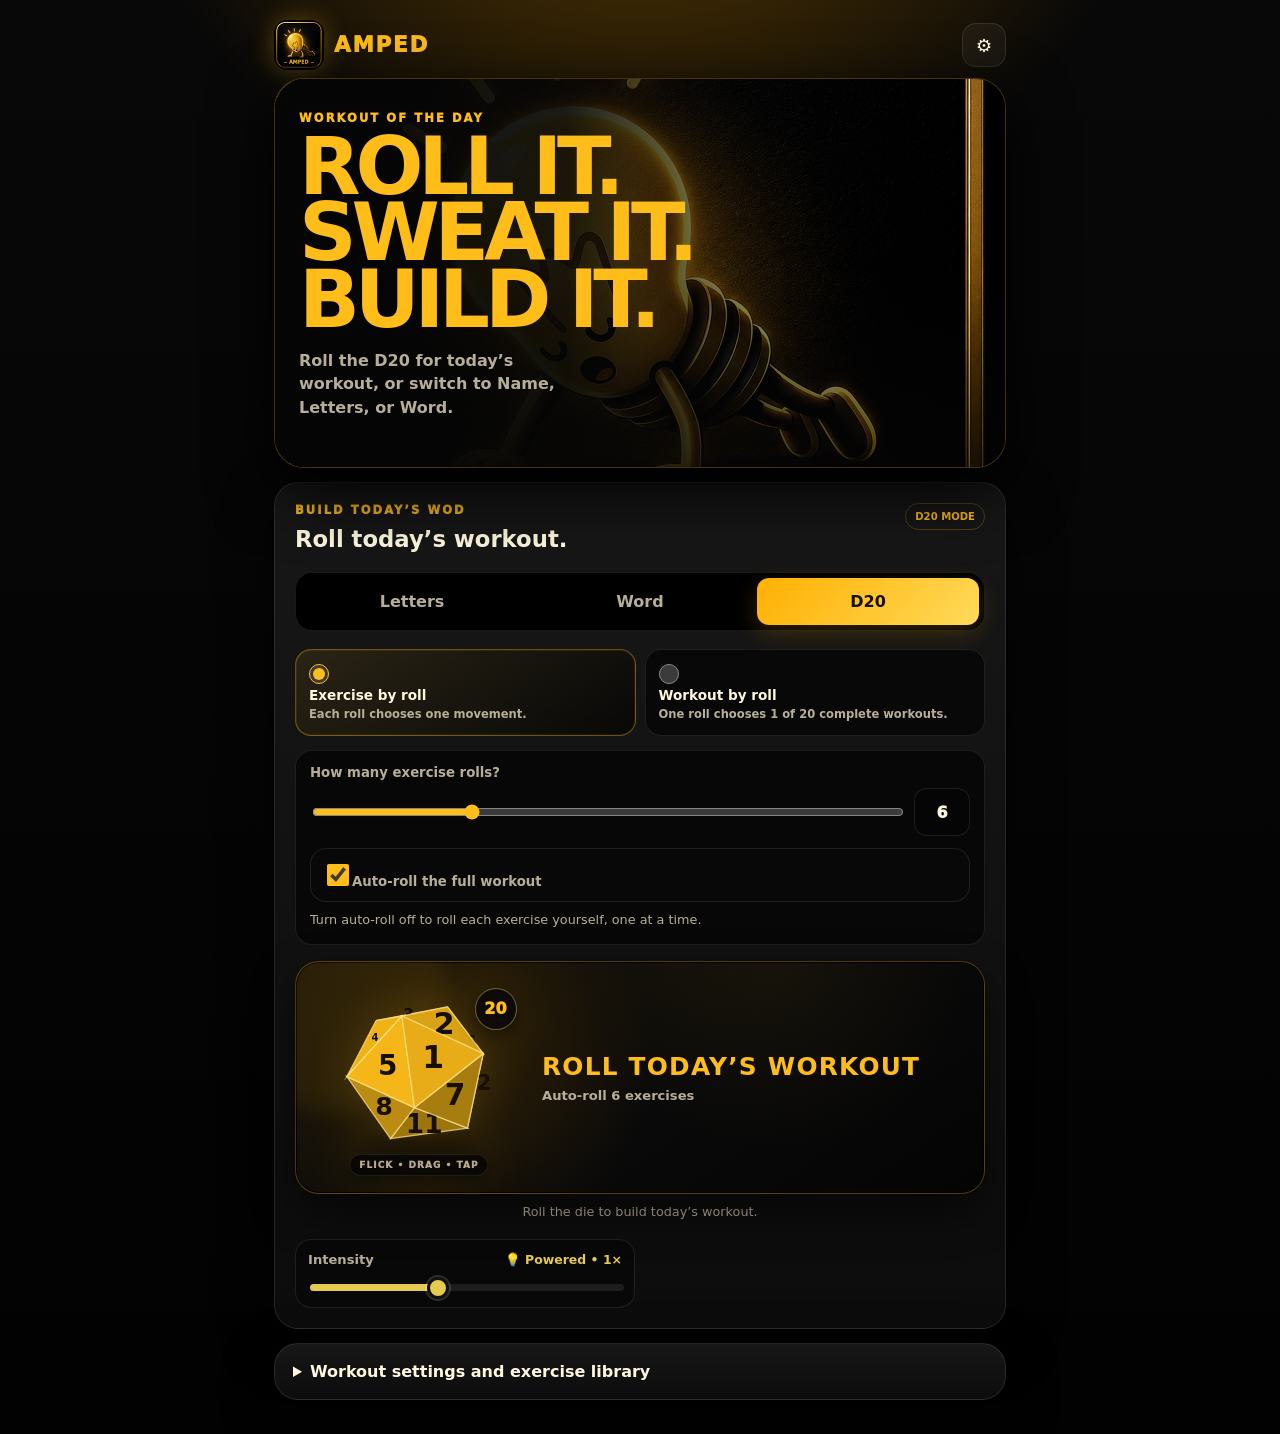
==== commit 077988b0: "update name and slow down roll" ====
--- a/index.html
+++ b/index.html
@@ -31,7 +31,7 @@
     <section class="hero-card">
       <div class="hero-art">
         <img src="wod-hero.jpg" alt="">
-        <button id="burnieMascot" class="burnie-hotspot" type="button" aria-label="Burnie, the AMPED bulb" title="Burnie"></button>
+        <button id="maxMascot" class="max-hotspot" type="button" aria-label="Max, the AMPED bulb" title="Max"></button>
       </div>
       <div class="hero-copy">
         <p class="eyebrow">Workout of the day</p>
@@ -186,7 +186,7 @@
     </details>
   </main>
 
-  <div id="burnieToast" class="burnie-toast" role="status" aria-live="polite"></div>
+  <div id="maxToast" class="max-toast" role="status" aria-live="polite"></div>
   <div id="switchFlash" class="switch-flash" role="alert" aria-live="assertive" aria-atomic="true"></div>
 
   <section id="runner" class="runner hidden" aria-label="Active workout">
--- a/styles.css
+++ b/styles.css
@@ -1,5 +1,5 @@
 :root{color-scheme:dark;--bg:#050505;--surface:#101010;--surface2:#171717;--gold:#ffbd19;--gold2:#ffd85a;--gold-dark:#7a4d00;--text:#fff8df;--muted:#b7ae98;--line:#ffffff18;--danger:#ff6b62;--radius:24px;--safe-top:env(safe-area-inset-top,0px);--safe-bottom:env(safe-area-inset-bottom,0px)}
-*{box-sizing:border-box;-webkit-tap-highlight-color:transparent}html{scroll-behavior:smooth}body{margin:0;min-height:100vh;font-family:Inter,ui-sans-serif,system-ui,-apple-system,BlinkMacSystemFont,"Segoe UI",sans-serif;background:radial-gradient(circle at 50% -20%,#6b4500 0,transparent 34rem),linear-gradient(#080808,#020202);color:var(--text)}button,input,select{font:inherit}button{touch-action:manipulation}.app-shell{width:min(760px,100%);margin:auto;padding:calc(12px + var(--safe-top)) 14px calc(34px + var(--safe-bottom))}.topbar{height:66px;display:flex;align-items:center;justify-content:space-between}.brand{display:flex;align-items:center;gap:10px;min-width:0;color:inherit;text-decoration:none}.brand img{flex:0 0 auto;border-radius:14px;box-shadow:0 0 24px #ffbd194d}.brand-word{display:block;white-space:nowrap;color:var(--gold);font-size:1.34rem;line-height:1;letter-spacing:.085em;font-weight:1000}.top-actions{display:flex;gap:8px}.icon-btn,.ghost-btn,.secondary{border:1px solid var(--line);background:#ffffff0b;color:var(--text);border-radius:14px;min-height:44px;padding:0 15px;font-weight:800}.icon-btn{width:44px;padding:0;font-size:1.15rem}.hero-card{position:relative;min-height:290px;overflow:hidden;border:1px solid #ffbd193d;border-radius:30px;background:#090909;box-shadow:0 22px 65px #000,0 0 0 1px #000 inset}.hero-card:after{content:"";position:absolute;inset:0;background:linear-gradient(90deg,#050505 0%,#050505e8 40%,#05050550 72%,transparent),linear-gradient(0deg,#050505aa,transparent 50%);pointer-events:none}.hero-art{position:absolute;inset:0}.hero-art img{width:100%;height:100%;object-fit:cover;object-position:72% 44%;filter:saturate(.95) contrast(1.05)}.burnie-hotspot{position:absolute;z-index:2;right:0;top:0;width:52%;height:100%;border:0;background:transparent;cursor:default}.burnie-hotspot:focus-visible{outline:2px solid var(--gold);outline-offset:-8px;border-radius:26px}.burnie-toast{position:fixed;z-index:130;left:50%;bottom:calc(24px + var(--safe-bottom));max-width:min(88vw,420px);padding:12px 16px;border:1px solid #ffbd1950;border-radius:999px;background:#111e;color:var(--gold);font-size:.82rem;font-weight:900;text-align:center;box-shadow:0 12px 36px #000c;opacity:0;transform:translate(-50%,18px) scale(.96);pointer-events:none;transition:opacity .18s ease,transform .18s ease}.burnie-toast.show{opacity:1;transform:translate(-50%,0) scale(1)}.hero-copy{position:relative;z-index:1;width:62%;padding:32px 24px}.eyebrow{margin:0 0 9px;color:var(--gold);font-size:.72rem;font-weight:950;letter-spacing:.18em;text-transform:uppercase}.hero-copy h1{margin:0;font-size:clamp(2.8rem,13vw,5rem);line-height:.83;letter-spacing:-.065em;text-transform:uppercase}.hero-copy h1 span{color:var(--gold)}.hero-copy p:last-child{max-width:280px;color:var(--muted);font-weight:650;line-height:1.45}.builder-card,.preview-card,.utility-card,.settings-card{margin-top:14px;border:1px solid var(--line);border-radius:var(--radius);background:linear-gradient(180deg,#171717,#0c0c0c);box-shadow:0 18px 50px #0008}.builder-card,.preview-card{padding:20px}.card-heading,.preview-header{display:flex;align-items:flex-start;justify-content:space-between;gap:14px}.card-heading h2{margin:0;font-size:1.42rem}.step-pill{padding:7px 9px;border:1px solid #ffbd1940;border-radius:999px;color:var(--gold);font-size:.63rem;font-weight:900;white-space:nowrap}.segmented{display:grid;grid-template-columns:repeat(3,1fr);gap:6px;margin-top:20px;padding:5px;border:1px solid var(--line);border-radius:17px;background:#000}.tab{min-height:47px;border:0;border-radius:12px;background:transparent;color:var(--muted);font-weight:900}.tab.active{background:linear-gradient(135deg,#ffb000,#ffda5a);color:#171000;box-shadow:0 8px 24px #ffb00030}.input-panel{display:none;margin-top:18px}.input-panel.active{display:block}.input-panel label,.compact-control span{display:block;margin-bottom:8px;color:var(--muted);font-size:.83rem;font-weight:850}.name-input-wrap{position:relative}.text-box,select{width:100%;border:1px solid #ffbd1935;background:#050505;color:var(--text);border-radius:16px;outline:none}.text-box:focus,select:focus{border-color:var(--gold);box-shadow:0 0 0 3px #ffbd1917}.name-input{height:64px;padding:0 52px 0 16px;font-size:1.35rem;font-weight:900;text-transform:uppercase;letter-spacing:.03em}.clear-btn{position:absolute;right:9px;top:9px;width:46px;height:46px;border:0;border-radius:13px;background:#ffffff0c;color:var(--muted);font-size:1.6rem}.recent-names{display:flex;gap:8px;overflow:auto;padding-top:10px;scrollbar-width:none}.recent-names:empty{display:none}.recent-name{flex:0 0 auto;border:1px solid var(--line);border-radius:999px;background:#ffffff08;color:var(--muted);padding:8px 12px;font-size:.76rem;font-weight:850}.range-row{display:grid;grid-template-columns:1fr 56px;gap:12px;align-items:center}input[type=range]{width:100%;accent-color:var(--gold)}.range-value{height:48px;display:grid;place-items:center;border:1px solid var(--line);border-radius:13px;background:#050505;font-weight:950}.hint{margin:9px 0 0;color:var(--muted);font-size:.8rem;line-height:1.45}.quick-options{display:grid;grid-template-columns:1fr 1fr;gap:10px;margin-top:18px}.compact-control,.toggle-control{border:1px solid var(--line);border-radius:16px;background:#080808;padding:12px}.compact-control select{height:43px;padding:0 10px}.toggle-control{display:flex;align-items:center;gap:10px;color:var(--muted);font-size:.82rem;font-weight:800}.toggle-control input{width:22px;height:22px;accent-color:var(--gold);flex:0 0 auto}.primary{border:1px solid #ffe38f;border-radius:17px;background:linear-gradient(135deg,#f5a900,#ffd758 58%,#bd7600);color:#171000;font-weight:950;box-shadow:0 12px 30px #ffb0002e}.jumbo{width:100%;min-height:70px;margin-top:16px;display:grid;place-items:center;align-content:center}.jumbo span{font-size:1rem;letter-spacing:.08em}.jumbo small{margin-top:3px;font-weight:750;opacity:.7}.preview-header h2{margin:0;max-width:520px;font-size:clamp(2.5rem,11vw,5rem);line-height:.84;letter-spacing:-.06em;color:var(--gold);text-transform:uppercase;word-break:break-word}.preview-header p:last-child{margin:10px 0 0;color:var(--muted)}.move-count{flex:0 0 auto;width:82px;height:82px;display:grid;place-items:center;align-content:center;border:1px solid #ffbd1945;border-radius:50%;background:radial-gradient(circle,#ffbd1924,#000)}.move-count strong{font-size:2.3rem;line-height:.85}.move-count span{color:var(--muted);font-size:.65rem;text-transform:uppercase;font-weight:900}.exercise-preview{display:grid;gap:8px;margin-top:20px}.preview-move{display:grid;grid-template-columns:44px 1fr auto;gap:11px;align-items:center;padding:10px;border:1px solid var(--line);border-radius:15px;background:#080808}.preview-letter{width:44px;height:44px;display:grid;place-items:center;border-radius:12px;background:linear-gradient(135deg,#ffb000,#ffe075);color:#171000;font-size:1.3rem;font-weight:1000}.preview-move b{display:block}.preview-move small{color:var(--muted)}.preview-index{color:#756e5f;font-size:.73rem;font-weight:900}.preview-timer-btn{border:1px solid #ffbd1950;border-radius:12px;background:#ffbd1918;color:var(--gold);font-weight:900;font-size:.73rem;padding:9px 10px;min-width:58px}.preview-timer-btn.running{background:linear-gradient(135deg,#f5a900,#ffdb62);color:#171000;border-color:#ffe38f}.preview-timer-btn.done{background:#1f6b3a26;color:#5fd98a;border-color:#5fd98a55}.more-moves{text-align:center;color:var(--muted);font-size:.8rem;font-weight:800}.totals{display:flex;gap:7px;overflow-x:auto;margin-top:12px;padding-bottom:2px;scrollbar-width:none}.total{flex:0 0 auto;border:1px solid var(--line);border-radius:999px;padding:8px 11px;background:#ffffff08;color:var(--muted);font-size:.73rem;font-weight:850}.preview-actions{display:grid;grid-template-columns:1fr 1fr;gap:9px}.preview-actions .primary{grid-column:1/-1}.preview-actions .secondary{min-height:50px}.utility-card{overflow:hidden}.utility-row{width:100%;display:grid;grid-template-columns:42px 1fr auto;gap:11px;align-items:center;padding:14px;border:0;border-bottom:1px solid var(--line);background:transparent;color:var(--text);text-align:left}.utility-row:last-child{border-bottom:0}.utility-icon{width:40px;height:40px;display:grid;place-items:center;border-radius:12px;background:#ffbd1919;color:var(--gold);font-weight:950}.utility-row b,.utility-row small{display:block}.utility-row small{margin-top:3px;color:var(--muted);font-size:.74rem}.utility-row em{color:var(--gold);font-size:.72rem;font-style:normal;font-weight:900}.settings-card{overflow:hidden}.settings-card summary{padding:18px;cursor:pointer;font-weight:900}.settings-body{padding:0 16px 18px}.option-grid{display:grid;grid-template-columns:1fr 1fr;gap:9px}.editor-toolbar{display:flex;gap:8px;flex-wrap:wrap;margin:16px 0}.editor-toolbar .secondary,.import-label{display:inline-flex;align-items:center;justify-content:center;min-height:44px}.editor-head,.editor-row{display:grid;grid-template-columns:34px 64px 72px 1.5fr 1.1fr .8fr;gap:7px;align-items:center}.editor-head{color:var(--muted);font-size:.64rem;text-transform:uppercase}.editor-grid{display:grid;gap:7px;margin-top:8px}.editor-row{border:1px solid var(--line);border-radius:13px;padding:7px;background:#080808}.editor-letter{width:34px;height:34px;display:grid;place-items:center;border-radius:9px;background:#ffbd191e;color:var(--gold);font-weight:950}.editor-row input,.editor-row select{min-width:0;height:39px;padding:0 8px;border-radius:9px}.runner{position:fixed;z-index:100;inset:0;display:grid;grid-template-rows:auto 5px 1fr auto;background:radial-gradient(circle at 50% 30%,#4a3000 0,transparent 48%),#050505;padding:calc(10px + env(safe-area-inset-top,0px)) 14px calc(12px + var(--safe-bottom))}.runner-top{display:grid;grid-template-columns:48px 1fr 48px;align-items:center}.runner-icon{height:48px;border:1px solid var(--line);border-radius:14px;background:#ffffff0b;color:var(--text);font-size:1.35rem}.runner-title{text-align:center}.runner-title small,.runner-title b{display:block}.runner-title small{color:var(--gold);font-size:.69rem;font-weight:950;letter-spacing:.14em}.runner-title b{margin-top:2px;font-size:.8rem}.progress-track{margin-top:10px;border-radius:999px;background:#ffffff13;overflow:hidden}.progress-track span{display:block;height:100%;width:0;background:linear-gradient(90deg,#f5a900,#ffe275);transition:width .25s}.runner-main{display:grid;place-items:center;align-content:center;text-align:center;min-height:0;overflow:auto}.runner-letter{width:min(42vw,190px);height:min(42vw,190px);display:grid;place-items:center;border:3px solid #ffe27f;border-radius:38px;background:radial-gradient(circle at 35% 30%,#ffe37c,#ffb000 52%,#875000);color:#1b1100;font-size:min(28vw,8rem);font-weight:1000;box-shadow:0 0 70px #ffb0004d}.runner-kicker{margin:22px 0 7px;color:var(--muted);font-size:.72rem;font-weight:950;letter-spacing:.17em}.runner-main h2{max-width:680px;margin:0;font-size:clamp(2.2rem,10vw,5.3rem);line-height:.95;letter-spacing:-.045em;text-transform:uppercase}.runner-split{margin:10px 0 0;color:var(--gold);font-weight:900}.timer-box{margin-top:20px}.timer-box strong{display:block;font-size:4rem;line-height:.9}.timer-box span{color:var(--muted);font-size:.7rem;font-weight:950;letter-spacing:.16em}.timer-button{display:block;min-width:180px;height:48px;margin:12px auto 0;border:1px solid #ffbd1950;border-radius:14px;background:#ffbd1918;color:var(--gold);font-weight:950}.runner-bottom{display:grid;grid-template-columns:72px 1fr 72px;gap:9px}.runner-secondary,.runner-complete{min-height:68px;border-radius:18px}.runner-secondary{border:1px solid var(--line);background:#ffffff0b;color:var(--muted);font-size:.78rem;font-weight:900}.runner-complete{border:1px solid #ffe38f;background:linear-gradient(135deg,#f5a900,#ffdb62);color:#171000;font-weight:1000}.runner-complete span,.runner-complete small{display:block}.runner-complete span{font-size:1.08rem;letter-spacing:.08em}.runner-complete small{opacity:.68}.finish-screen{position:fixed;z-index:110;inset:0;display:grid;place-items:center;align-content:center;text-align:center;padding:30px;background:radial-gradient(circle at center,#5a3b00,#050505 55%)}.finish-screen img{border-radius:28px;box-shadow:0 0 70px #ffbd1959}.finish-screen h2{margin:8px 0;font-size:clamp(2.5rem,12vw,5.4rem);line-height:.88;color:var(--gold);letter-spacing:-.05em}.finish-screen p:not(.eyebrow){color:var(--muted)}.finish-screen .secondary{width:100%;max-width:420px;min-height:50px;margin-top:10px}.finish-screen .primary{max-width:420px}.hidden{display:none!important}
+*{box-sizing:border-box;-webkit-tap-highlight-color:transparent}html{scroll-behavior:smooth}body{margin:0;min-height:100vh;font-family:Inter,ui-sans-serif,system-ui,-apple-system,BlinkMacSystemFont,"Segoe UI",sans-serif;background:radial-gradient(circle at 50% -20%,#6b4500 0,transparent 34rem),linear-gradient(#080808,#020202);color:var(--text)}button,input,select{font:inherit}button{touch-action:manipulation}.app-shell{width:min(760px,100%);margin:auto;padding:calc(12px + var(--safe-top)) 14px calc(34px + var(--safe-bottom))}.topbar{height:66px;display:flex;align-items:center;justify-content:space-between}.brand{display:flex;align-items:center;gap:10px;min-width:0;color:inherit;text-decoration:none}.brand img{flex:0 0 auto;border-radius:14px;box-shadow:0 0 24px #ffbd194d}.brand-word{display:block;white-space:nowrap;color:var(--gold);font-size:1.34rem;line-height:1;letter-spacing:.085em;font-weight:1000}.top-actions{display:flex;gap:8px}.icon-btn,.ghost-btn,.secondary{border:1px solid var(--line);background:#ffffff0b;color:var(--text);border-radius:14px;min-height:44px;padding:0 15px;font-weight:800}.icon-btn{width:44px;padding:0;font-size:1.15rem}.hero-card{position:relative;min-height:290px;overflow:hidden;border:1px solid #ffbd193d;border-radius:30px;background:#090909;box-shadow:0 22px 65px #000,0 0 0 1px #000 inset}.hero-card:after{content:"";position:absolute;inset:0;background:linear-gradient(90deg,#050505 0%,#050505e8 40%,#05050550 72%,transparent),linear-gradient(0deg,#050505aa,transparent 50%);pointer-events:none}.hero-art{position:absolute;inset:0}.hero-art img{width:100%;height:100%;object-fit:cover;object-position:72% 44%;filter:saturate(.95) contrast(1.05)}.max-hotspot{position:absolute;z-index:2;right:0;top:0;width:52%;height:100%;border:0;background:transparent;cursor:default}.max-hotspot:focus-visible{outline:2px solid var(--gold);outline-offset:-8px;border-radius:26px}.max-toast{position:fixed;z-index:130;left:50%;bottom:calc(24px + var(--safe-bottom));max-width:min(88vw,420px);padding:12px 16px;border:1px solid #ffbd1950;border-radius:999px;background:#111e;color:var(--gold);font-size:.82rem;font-weight:900;text-align:center;box-shadow:0 12px 36px #000c;opacity:0;transform:translate(-50%,18px) scale(.96);pointer-events:none;transition:opacity .18s ease,transform .18s ease}.max-toast.show{opacity:1;transform:translate(-50%,0) scale(1)}.hero-copy{position:relative;z-index:1;width:62%;padding:32px 24px}.eyebrow{margin:0 0 9px;color:var(--gold);font-size:.72rem;font-weight:950;letter-spacing:.18em;text-transform:uppercase}.hero-copy h1{margin:0;font-size:clamp(2.8rem,13vw,5rem);line-height:.83;letter-spacing:-.065em;text-transform:uppercase}.hero-copy h1 span{color:var(--gold)}.hero-copy p:last-child{max-width:280px;color:var(--muted);font-weight:650;line-height:1.45}.builder-card,.preview-card,.utility-card,.settings-card{margin-top:14px;border:1px solid var(--line);border-radius:var(--radius);background:linear-gradient(180deg,#171717,#0c0c0c);box-shadow:0 18px 50px #0008}.builder-card,.preview-card{padding:20px}.card-heading,.preview-header{display:flex;align-items:flex-start;justify-content:space-between;gap:14px}.card-heading h2{margin:0;font-size:1.42rem}.step-pill{padding:7px 9px;border:1px solid #ffbd1940;border-radius:999px;color:var(--gold);font-size:.63rem;font-weight:900;white-space:nowrap}.segmented{display:grid;grid-template-columns:repeat(3,1fr);gap:6px;margin-top:20px;padding:5px;border:1px solid var(--line);border-radius:17px;background:#000}.tab{min-height:47px;border:0;border-radius:12px;background:transparent;color:var(--muted);font-weight:900}.tab.active{background:linear-gradient(135deg,#ffb000,#ffda5a);color:#171000;box-shadow:0 8px 24px #ffb00030}.input-panel{display:none;margin-top:18px}.input-panel.active{display:block}.input-panel label,.compact-control span{display:block;margin-bottom:8px;color:var(--muted);font-size:.83rem;font-weight:850}.name-input-wrap{position:relative}.text-box,select{width:100%;border:1px solid #ffbd1935;background:#050505;color:var(--text);border-radius:16px;outline:none}.text-box:focus,select:focus{border-color:var(--gold);box-shadow:0 0 0 3px #ffbd1917}.name-input{height:64px;padding:0 52px 0 16px;font-size:1.35rem;font-weight:900;text-transform:uppercase;letter-spacing:.03em}.clear-btn{position:absolute;right:9px;top:9px;width:46px;height:46px;border:0;border-radius:13px;background:#ffffff0c;color:var(--muted);font-size:1.6rem}.recent-names{display:flex;gap:8px;overflow:auto;padding-top:10px;scrollbar-width:none}.recent-names:empty{display:none}.recent-name{flex:0 0 auto;border:1px solid var(--line);border-radius:999px;background:#ffffff08;color:var(--muted);padding:8px 12px;font-size:.76rem;font-weight:850}.range-row{display:grid;grid-template-columns:1fr 56px;gap:12px;align-items:center}input[type=range]{width:100%;accent-color:var(--gold)}.range-value{height:48px;display:grid;place-items:center;border:1px solid var(--line);border-radius:13px;background:#050505;font-weight:950}.hint{margin:9px 0 0;color:var(--muted);font-size:.8rem;line-height:1.45}.quick-options{display:grid;grid-template-columns:1fr 1fr;gap:10px;margin-top:18px}.compact-control,.toggle-control{border:1px solid var(--line);border-radius:16px;background:#080808;padding:12px}.compact-control select{height:43px;padding:0 10px}.toggle-control{display:flex;align-items:center;gap:10px;color:var(--muted);font-size:.82rem;font-weight:800}.toggle-control input{width:22px;height:22px;accent-color:var(--gold);flex:0 0 auto}.primary{border:1px solid #ffe38f;border-radius:17px;background:linear-gradient(135deg,#f5a900,#ffd758 58%,#bd7600);color:#171000;font-weight:950;box-shadow:0 12px 30px #ffb0002e}.jumbo{width:100%;min-height:70px;margin-top:16px;display:grid;place-items:center;align-content:center}.jumbo span{font-size:1rem;letter-spacing:.08em}.jumbo small{margin-top:3px;font-weight:750;opacity:.7}.preview-header h2{margin:0;max-width:520px;font-size:clamp(2.5rem,11vw,5rem);line-height:.84;letter-spacing:-.06em;color:var(--gold);text-transform:uppercase;word-break:break-word}.preview-header p:last-child{margin:10px 0 0;color:var(--muted)}.move-count{flex:0 0 auto;width:82px;height:82px;display:grid;place-items:center;align-content:center;border:1px solid #ffbd1945;border-radius:50%;background:radial-gradient(circle,#ffbd1924,#000)}.move-count strong{font-size:2.3rem;line-height:.85}.move-count span{color:var(--muted);font-size:.65rem;text-transform:uppercase;font-weight:900}.exercise-preview{display:grid;gap:8px;margin-top:20px}.preview-move{display:grid;grid-template-columns:44px 1fr auto;gap:11px;align-items:center;padding:10px;border:1px solid var(--line);border-radius:15px;background:#080808}.preview-letter{width:44px;height:44px;display:grid;place-items:center;border-radius:12px;background:linear-gradient(135deg,#ffb000,#ffe075);color:#171000;font-size:1.3rem;font-weight:1000}.preview-move b{display:block}.preview-move small{color:var(--muted)}.preview-index{color:#756e5f;font-size:.73rem;font-weight:900}.preview-timer-btn{border:1px solid #ffbd1950;border-radius:12px;background:#ffbd1918;color:var(--gold);font-weight:900;font-size:.73rem;padding:9px 10px;min-width:58px}.preview-timer-btn.running{background:linear-gradient(135deg,#f5a900,#ffdb62);color:#171000;border-color:#ffe38f}.preview-timer-btn.done{background:#1f6b3a26;color:#5fd98a;border-color:#5fd98a55}.more-moves{text-align:center;color:var(--muted);font-size:.8rem;font-weight:800}.totals{display:flex;gap:7px;overflow-x:auto;margin-top:12px;padding-bottom:2px;scrollbar-width:none}.total{flex:0 0 auto;border:1px solid var(--line);border-radius:999px;padding:8px 11px;background:#ffffff08;color:var(--muted);font-size:.73rem;font-weight:850}.preview-actions{display:grid;grid-template-columns:1fr 1fr;gap:9px}.preview-actions .primary{grid-column:1/-1}.preview-actions .secondary{min-height:50px}.utility-card{overflow:hidden}.utility-row{width:100%;display:grid;grid-template-columns:42px 1fr auto;gap:11px;align-items:center;padding:14px;border:0;border-bottom:1px solid var(--line);background:transparent;color:var(--text);text-align:left}.utility-row:last-child{border-bottom:0}.utility-icon{width:40px;height:40px;display:grid;place-items:center;border-radius:12px;background:#ffbd1919;color:var(--gold);font-weight:950}.utility-row b,.utility-row small{display:block}.utility-row small{margin-top:3px;color:var(--muted);font-size:.74rem}.utility-row em{color:var(--gold);font-size:.72rem;font-style:normal;font-weight:900}.settings-card{overflow:hidden}.settings-card summary{padding:18px;cursor:pointer;font-weight:900}.settings-body{padding:0 16px 18px}.option-grid{display:grid;grid-template-columns:1fr 1fr;gap:9px}.editor-toolbar{display:flex;gap:8px;flex-wrap:wrap;margin:16px 0}.editor-toolbar .secondary,.import-label{display:inline-flex;align-items:center;justify-content:center;min-height:44px}.editor-head,.editor-row{display:grid;grid-template-columns:34px 64px 72px 1.5fr 1.1fr .8fr;gap:7px;align-items:center}.editor-head{color:var(--muted);font-size:.64rem;text-transform:uppercase}.editor-grid{display:grid;gap:7px;margin-top:8px}.editor-row{border:1px solid var(--line);border-radius:13px;padding:7px;background:#080808}.editor-letter{width:34px;height:34px;display:grid;place-items:center;border-radius:9px;background:#ffbd191e;color:var(--gold);font-weight:950}.editor-row input,.editor-row select{min-width:0;height:39px;padding:0 8px;border-radius:9px}.runner{position:fixed;z-index:100;inset:0;display:grid;grid-template-rows:auto 5px 1fr auto;background:radial-gradient(circle at 50% 30%,#4a3000 0,transparent 48%),#050505;padding:calc(10px + env(safe-area-inset-top,0px)) 14px calc(12px + var(--safe-bottom))}.runner-top{display:grid;grid-template-columns:48px 1fr 48px;align-items:center}.runner-icon{height:48px;border:1px solid var(--line);border-radius:14px;background:#ffffff0b;color:var(--text);font-size:1.35rem}.runner-title{text-align:center}.runner-title small,.runner-title b{display:block}.runner-title small{color:var(--gold);font-size:.69rem;font-weight:950;letter-spacing:.14em}.runner-title b{margin-top:2px;font-size:.8rem}.progress-track{margin-top:10px;border-radius:999px;background:#ffffff13;overflow:hidden}.progress-track span{display:block;height:100%;width:0;background:linear-gradient(90deg,#f5a900,#ffe275);transition:width .25s}.runner-main{display:grid;place-items:center;align-content:center;text-align:center;min-height:0;overflow:auto}.runner-letter{width:min(42vw,190px);height:min(42vw,190px);display:grid;place-items:center;border:3px solid #ffe27f;border-radius:38px;background:radial-gradient(circle at 35% 30%,#ffe37c,#ffb000 52%,#875000);color:#1b1100;font-size:min(28vw,8rem);font-weight:1000;box-shadow:0 0 70px #ffb0004d}.runner-kicker{margin:22px 0 7px;color:var(--muted);font-size:.72rem;font-weight:950;letter-spacing:.17em}.runner-main h2{max-width:680px;margin:0;font-size:clamp(2.2rem,10vw,5.3rem);line-height:.95;letter-spacing:-.045em;text-transform:uppercase}.runner-split{margin:10px 0 0;color:var(--gold);font-weight:900}.timer-box{margin-top:20px}.timer-box strong{display:block;font-size:4rem;line-height:.9}.timer-box span{color:var(--muted);font-size:.7rem;font-weight:950;letter-spacing:.16em}.timer-button{display:block;min-width:180px;height:48px;margin:12px auto 0;border:1px solid #ffbd1950;border-radius:14px;background:#ffbd1918;color:var(--gold);font-weight:950}.runner-bottom{display:grid;grid-template-columns:72px 1fr 72px;gap:9px}.runner-secondary,.runner-complete{min-height:68px;border-radius:18px}.runner-secondary{border:1px solid var(--line);background:#ffffff0b;color:var(--muted);font-size:.78rem;font-weight:900}.runner-complete{border:1px solid #ffe38f;background:linear-gradient(135deg,#f5a900,#ffdb62);color:#171000;font-weight:1000}.runner-complete span,.runner-complete small{display:block}.runner-complete span{font-size:1.08rem;letter-spacing:.08em}.runner-complete small{opacity:.68}.finish-screen{position:fixed;z-index:110;inset:0;display:grid;place-items:center;align-content:center;text-align:center;padding:30px;background:radial-gradient(circle at center,#5a3b00,#050505 55%)}.finish-screen img{border-radius:28px;box-shadow:0 0 70px #ffbd1959}.finish-screen h2{margin:8px 0;font-size:clamp(2.5rem,12vw,5.4rem);line-height:.88;color:var(--gold);letter-spacing:-.05em}.finish-screen p:not(.eyebrow){color:var(--muted)}.finish-screen .secondary{width:100%;max-width:420px;min-height:50px;margin-top:10px}.finish-screen .primary{max-width:420px}.hidden{display:none!important}
 @media(max-width:600px){.topbar{height:62px}.brand{gap:8px}.brand img{width:46px;height:46px}.brand-word{font-size:1.2rem;letter-spacing:.07em}.app-shell{padding-left:10px;padding-right:10px}.hero-card{min-height:250px}.hero-copy{width:68%;padding:25px 17px}.hero-copy p:last-child{font-size:.85rem}.builder-card,.preview-card{padding:16px}.quick-options,.option-grid{grid-template-columns:1fr}.preview-header{align-items:flex-start}.preview-move{grid-template-columns:40px 1fr}.preview-index{display:none}.editor-head{display:none}.editor-row{grid-template-columns:42px 1fr 1fr}.editor-letter{grid-row:1/3;height:100%}.runner-main h2{font-size:clamp(2rem,10vw,4rem)}}
 @media(max-height:700px){.runner-letter{width:110px;height:110px;border-radius:25px;font-size:4.8rem}.runner-kicker{margin-top:12px}.runner-main h2{font-size:2.3rem}.timer-box{margin-top:10px}.timer-box strong{font-size:2.7rem}}
 
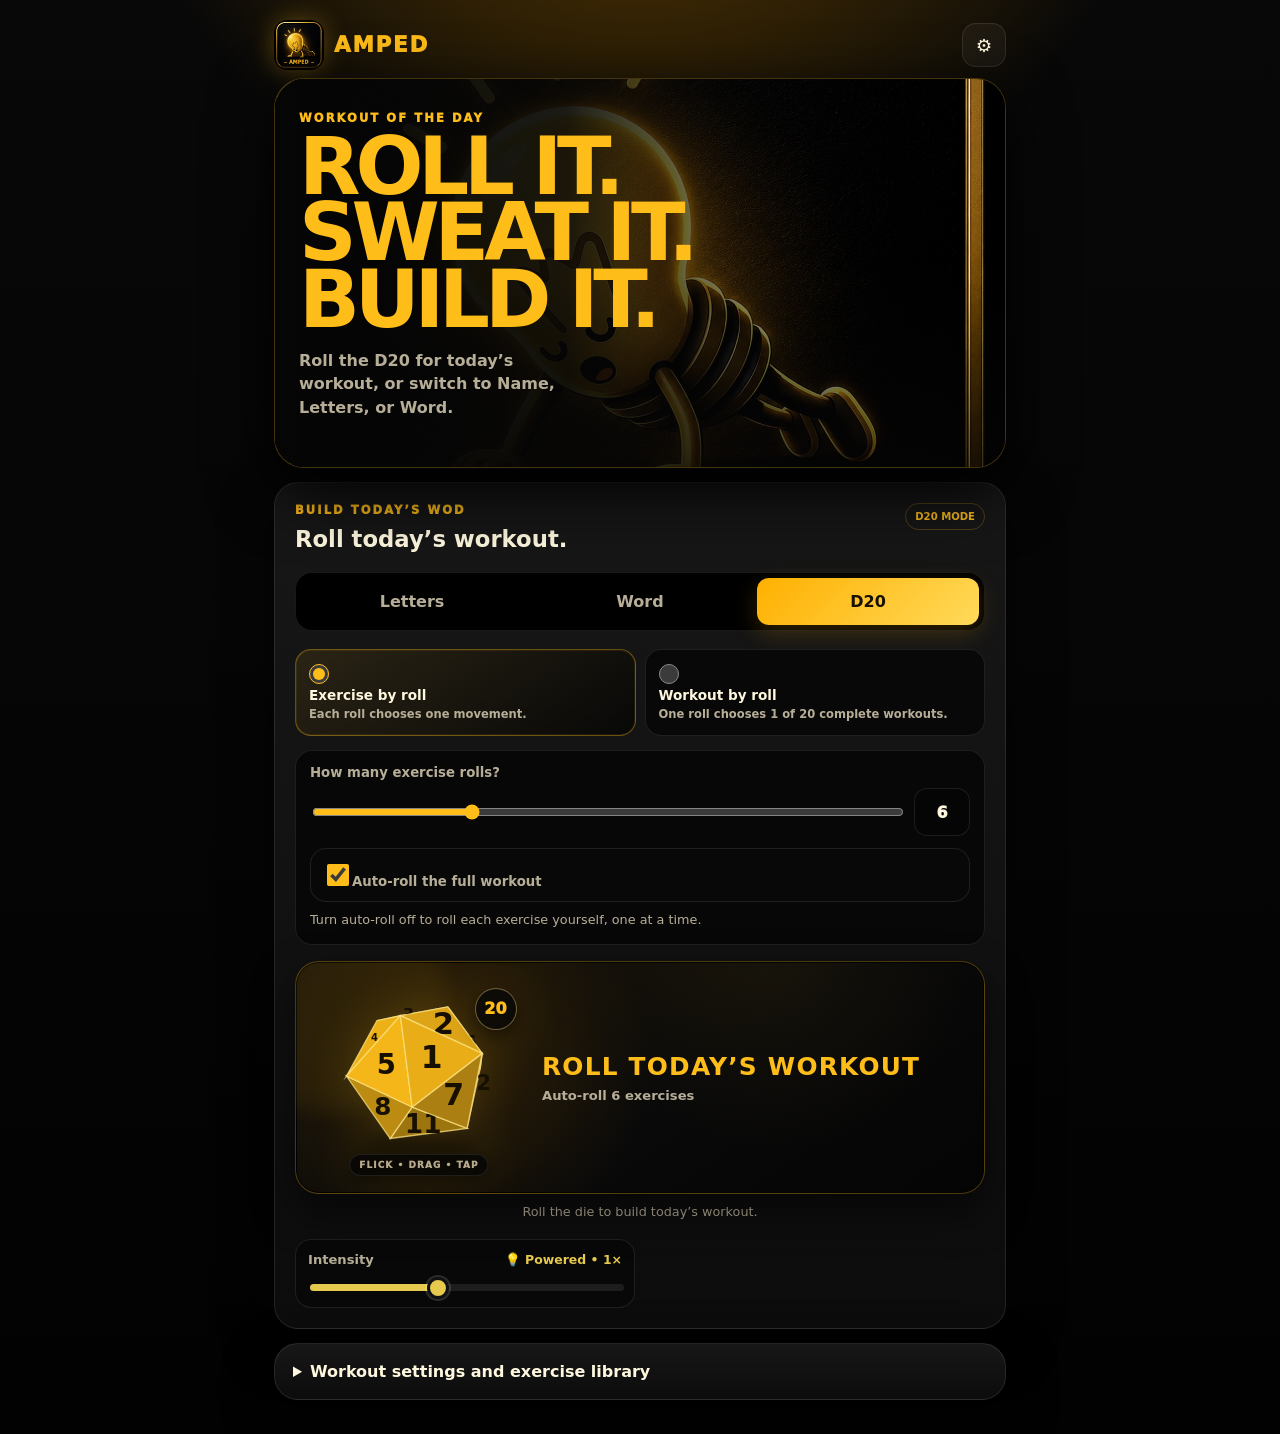
==== commit bf53093c: "refactor code" ====
--- a/index.html
+++ b/index.html
@@ -31,7 +31,7 @@
     <section class="hero-card">
       <div class="hero-art">
         <img src="wod-hero.jpg" alt="">
-        <button id="maxMascot" class="max-hotspot" type="button" aria-label="Max, the AMPED bulb" title="Max"></button>
+        <button id="mascotTrigger" class="mascot-hotspot" type="button" aria-label="AMPED bulb mascot"></button>
       </div>
       <div class="hero-copy">
         <p class="eyebrow">Workout of the day</p>
@@ -186,7 +186,7 @@
     </details>
   </main>
 
-  <div id="maxToast" class="max-toast" role="status" aria-live="polite"></div>
+  <div id="mascotToast" class="mascot-toast" role="status" aria-live="polite"></div>
   <div id="switchFlash" class="switch-flash" role="alert" aria-live="assertive" aria-atomic="true"></div>
 
   <section id="runner" class="runner hidden" aria-label="Active workout">
@@ -196,12 +196,16 @@
       <button id="wakeBtn" class="runner-icon" type="button" aria-label="Keep screen awake">☀</button>
     </div>
     <div class="progress-track"><span id="progressBar"></span></div>
+    <div id="runnerStateSummary" class="runner-state-summary">0 done • 0 skipped • 0 left</div>
+    <div id="runnerStateDots" class="runner-state-dots" aria-label="Workout progress"></div>
     <div id="runnerMain" class="runner-main">
       <div id="runnerLetter" class="runner-letter">J</div>
       <p class="runner-kicker">YOUR NEXT MOVE</p>
       <h2 id="runnerExercise">15 Bicycle Crunches</h2>
       <p id="runnerSplit" class="runner-split"></p>
-      <p class="runner-swipe-hint">Swipe left = next • Swipe right = back</p>
+      <p id="runnerMoveState" class="runner-move-state"></p>
+      <p class="runner-swipe-hint">Swipe left = skip/next • Swipe right = back</p>
+      <div id="runnerSkipNotice" class="runner-skip-notice" role="status" aria-live="polite">SKIPPED — you can come back</div>
       <div id="timerBox" class="timer-box hidden">
         <strong id="timerValue">30</strong><span>SECONDS</span>
         <button id="timerBtn" class="timer-button" type="button">START TIMER</button>
@@ -212,6 +216,15 @@
       <button id="completeMoveBtn" class="runner-complete" type="button"><span>DONE</span><small>Tap and keep moving</small></button>
       <button id="skipMoveBtn" class="runner-secondary" type="button">Skip</button>
     </div>
+  </section>
+
+  <section id="skipReviewScreen" class="skip-review-screen hidden" aria-label="Skipped exercise review">
+    <p class="eyebrow">Before you finish</p>
+    <h2 id="skipReviewTitle">1 MOVE SKIPPED</h2>
+    <p id="skipReviewText">Finish it now, or complete the workout without it.</p>
+    <div id="skipReviewList" class="skip-review-list"></div>
+    <button id="doSkippedBtn" class="primary jumbo skip-review-primary" type="button"><span>DO SKIPPED EXERCISE</span><small>Jump straight back to it</small></button>
+    <button id="finishWithSkipsBtn" class="secondary skip-review-secondary" type="button">FINISH WITHOUT IT</button>
   </section>
 
   <section id="finishScreen" class="finish-screen hidden">
--- a/styles.css
+++ b/styles.css
@@ -1,5 +1,5 @@
 :root{color-scheme:dark;--bg:#050505;--surface:#101010;--surface2:#171717;--gold:#ffbd19;--gold2:#ffd85a;--gold-dark:#7a4d00;--text:#fff8df;--muted:#b7ae98;--line:#ffffff18;--danger:#ff6b62;--radius:24px;--safe-top:env(safe-area-inset-top,0px);--safe-bottom:env(safe-area-inset-bottom,0px)}
-*{box-sizing:border-box;-webkit-tap-highlight-color:transparent}html{scroll-behavior:smooth}body{margin:0;min-height:100vh;font-family:Inter,ui-sans-serif,system-ui,-apple-system,BlinkMacSystemFont,"Segoe UI",sans-serif;background:radial-gradient(circle at 50% -20%,#6b4500 0,transparent 34rem),linear-gradient(#080808,#020202);color:var(--text)}button,input,select{font:inherit}button{touch-action:manipulation}.app-shell{width:min(760px,100%);margin:auto;padding:calc(12px + var(--safe-top)) 14px calc(34px + var(--safe-bottom))}.topbar{height:66px;display:flex;align-items:center;justify-content:space-between}.brand{display:flex;align-items:center;gap:10px;min-width:0;color:inherit;text-decoration:none}.brand img{flex:0 0 auto;border-radius:14px;box-shadow:0 0 24px #ffbd194d}.brand-word{display:block;white-space:nowrap;color:var(--gold);font-size:1.34rem;line-height:1;letter-spacing:.085em;font-weight:1000}.top-actions{display:flex;gap:8px}.icon-btn,.ghost-btn,.secondary{border:1px solid var(--line);background:#ffffff0b;color:var(--text);border-radius:14px;min-height:44px;padding:0 15px;font-weight:800}.icon-btn{width:44px;padding:0;font-size:1.15rem}.hero-card{position:relative;min-height:290px;overflow:hidden;border:1px solid #ffbd193d;border-radius:30px;background:#090909;box-shadow:0 22px 65px #000,0 0 0 1px #000 inset}.hero-card:after{content:"";position:absolute;inset:0;background:linear-gradient(90deg,#050505 0%,#050505e8 40%,#05050550 72%,transparent),linear-gradient(0deg,#050505aa,transparent 50%);pointer-events:none}.hero-art{position:absolute;inset:0}.hero-art img{width:100%;height:100%;object-fit:cover;object-position:72% 44%;filter:saturate(.95) contrast(1.05)}.max-hotspot{position:absolute;z-index:2;right:0;top:0;width:52%;height:100%;border:0;background:transparent;cursor:default}.max-hotspot:focus-visible{outline:2px solid var(--gold);outline-offset:-8px;border-radius:26px}.max-toast{position:fixed;z-index:130;left:50%;bottom:calc(24px + var(--safe-bottom));max-width:min(88vw,420px);padding:12px 16px;border:1px solid #ffbd1950;border-radius:999px;background:#111e;color:var(--gold);font-size:.82rem;font-weight:900;text-align:center;box-shadow:0 12px 36px #000c;opacity:0;transform:translate(-50%,18px) scale(.96);pointer-events:none;transition:opacity .18s ease,transform .18s ease}.max-toast.show{opacity:1;transform:translate(-50%,0) scale(1)}.hero-copy{position:relative;z-index:1;width:62%;padding:32px 24px}.eyebrow{margin:0 0 9px;color:var(--gold);font-size:.72rem;font-weight:950;letter-spacing:.18em;text-transform:uppercase}.hero-copy h1{margin:0;font-size:clamp(2.8rem,13vw,5rem);line-height:.83;letter-spacing:-.065em;text-transform:uppercase}.hero-copy h1 span{color:var(--gold)}.hero-copy p:last-child{max-width:280px;color:var(--muted);font-weight:650;line-height:1.45}.builder-card,.preview-card,.utility-card,.settings-card{margin-top:14px;border:1px solid var(--line);border-radius:var(--radius);background:linear-gradient(180deg,#171717,#0c0c0c);box-shadow:0 18px 50px #0008}.builder-card,.preview-card{padding:20px}.card-heading,.preview-header{display:flex;align-items:flex-start;justify-content:space-between;gap:14px}.card-heading h2{margin:0;font-size:1.42rem}.step-pill{padding:7px 9px;border:1px solid #ffbd1940;border-radius:999px;color:var(--gold);font-size:.63rem;font-weight:900;white-space:nowrap}.segmented{display:grid;grid-template-columns:repeat(3,1fr);gap:6px;margin-top:20px;padding:5px;border:1px solid var(--line);border-radius:17px;background:#000}.tab{min-height:47px;border:0;border-radius:12px;background:transparent;color:var(--muted);font-weight:900}.tab.active{background:linear-gradient(135deg,#ffb000,#ffda5a);color:#171000;box-shadow:0 8px 24px #ffb00030}.input-panel{display:none;margin-top:18px}.input-panel.active{display:block}.input-panel label,.compact-control span{display:block;margin-bottom:8px;color:var(--muted);font-size:.83rem;font-weight:850}.name-input-wrap{position:relative}.text-box,select{width:100%;border:1px solid #ffbd1935;background:#050505;color:var(--text);border-radius:16px;outline:none}.text-box:focus,select:focus{border-color:var(--gold);box-shadow:0 0 0 3px #ffbd1917}.name-input{height:64px;padding:0 52px 0 16px;font-size:1.35rem;font-weight:900;text-transform:uppercase;letter-spacing:.03em}.clear-btn{position:absolute;right:9px;top:9px;width:46px;height:46px;border:0;border-radius:13px;background:#ffffff0c;color:var(--muted);font-size:1.6rem}.recent-names{display:flex;gap:8px;overflow:auto;padding-top:10px;scrollbar-width:none}.recent-names:empty{display:none}.recent-name{flex:0 0 auto;border:1px solid var(--line);border-radius:999px;background:#ffffff08;color:var(--muted);padding:8px 12px;font-size:.76rem;font-weight:850}.range-row{display:grid;grid-template-columns:1fr 56px;gap:12px;align-items:center}input[type=range]{width:100%;accent-color:var(--gold)}.range-value{height:48px;display:grid;place-items:center;border:1px solid var(--line);border-radius:13px;background:#050505;font-weight:950}.hint{margin:9px 0 0;color:var(--muted);font-size:.8rem;line-height:1.45}.quick-options{display:grid;grid-template-columns:1fr 1fr;gap:10px;margin-top:18px}.compact-control,.toggle-control{border:1px solid var(--line);border-radius:16px;background:#080808;padding:12px}.compact-control select{height:43px;padding:0 10px}.toggle-control{display:flex;align-items:center;gap:10px;color:var(--muted);font-size:.82rem;font-weight:800}.toggle-control input{width:22px;height:22px;accent-color:var(--gold);flex:0 0 auto}.primary{border:1px solid #ffe38f;border-radius:17px;background:linear-gradient(135deg,#f5a900,#ffd758 58%,#bd7600);color:#171000;font-weight:950;box-shadow:0 12px 30px #ffb0002e}.jumbo{width:100%;min-height:70px;margin-top:16px;display:grid;place-items:center;align-content:center}.jumbo span{font-size:1rem;letter-spacing:.08em}.jumbo small{margin-top:3px;font-weight:750;opacity:.7}.preview-header h2{margin:0;max-width:520px;font-size:clamp(2.5rem,11vw,5rem);line-height:.84;letter-spacing:-.06em;color:var(--gold);text-transform:uppercase;word-break:break-word}.preview-header p:last-child{margin:10px 0 0;color:var(--muted)}.move-count{flex:0 0 auto;width:82px;height:82px;display:grid;place-items:center;align-content:center;border:1px solid #ffbd1945;border-radius:50%;background:radial-gradient(circle,#ffbd1924,#000)}.move-count strong{font-size:2.3rem;line-height:.85}.move-count span{color:var(--muted);font-size:.65rem;text-transform:uppercase;font-weight:900}.exercise-preview{display:grid;gap:8px;margin-top:20px}.preview-move{display:grid;grid-template-columns:44px 1fr auto;gap:11px;align-items:center;padding:10px;border:1px solid var(--line);border-radius:15px;background:#080808}.preview-letter{width:44px;height:44px;display:grid;place-items:center;border-radius:12px;background:linear-gradient(135deg,#ffb000,#ffe075);color:#171000;font-size:1.3rem;font-weight:1000}.preview-move b{display:block}.preview-move small{color:var(--muted)}.preview-index{color:#756e5f;font-size:.73rem;font-weight:900}.preview-timer-btn{border:1px solid #ffbd1950;border-radius:12px;background:#ffbd1918;color:var(--gold);font-weight:900;font-size:.73rem;padding:9px 10px;min-width:58px}.preview-timer-btn.running{background:linear-gradient(135deg,#f5a900,#ffdb62);color:#171000;border-color:#ffe38f}.preview-timer-btn.done{background:#1f6b3a26;color:#5fd98a;border-color:#5fd98a55}.more-moves{text-align:center;color:var(--muted);font-size:.8rem;font-weight:800}.totals{display:flex;gap:7px;overflow-x:auto;margin-top:12px;padding-bottom:2px;scrollbar-width:none}.total{flex:0 0 auto;border:1px solid var(--line);border-radius:999px;padding:8px 11px;background:#ffffff08;color:var(--muted);font-size:.73rem;font-weight:850}.preview-actions{display:grid;grid-template-columns:1fr 1fr;gap:9px}.preview-actions .primary{grid-column:1/-1}.preview-actions .secondary{min-height:50px}.utility-card{overflow:hidden}.utility-row{width:100%;display:grid;grid-template-columns:42px 1fr auto;gap:11px;align-items:center;padding:14px;border:0;border-bottom:1px solid var(--line);background:transparent;color:var(--text);text-align:left}.utility-row:last-child{border-bottom:0}.utility-icon{width:40px;height:40px;display:grid;place-items:center;border-radius:12px;background:#ffbd1919;color:var(--gold);font-weight:950}.utility-row b,.utility-row small{display:block}.utility-row small{margin-top:3px;color:var(--muted);font-size:.74rem}.utility-row em{color:var(--gold);font-size:.72rem;font-style:normal;font-weight:900}.settings-card{overflow:hidden}.settings-card summary{padding:18px;cursor:pointer;font-weight:900}.settings-body{padding:0 16px 18px}.option-grid{display:grid;grid-template-columns:1fr 1fr;gap:9px}.editor-toolbar{display:flex;gap:8px;flex-wrap:wrap;margin:16px 0}.editor-toolbar .secondary,.import-label{display:inline-flex;align-items:center;justify-content:center;min-height:44px}.editor-head,.editor-row{display:grid;grid-template-columns:34px 64px 72px 1.5fr 1.1fr .8fr;gap:7px;align-items:center}.editor-head{color:var(--muted);font-size:.64rem;text-transform:uppercase}.editor-grid{display:grid;gap:7px;margin-top:8px}.editor-row{border:1px solid var(--line);border-radius:13px;padding:7px;background:#080808}.editor-letter{width:34px;height:34px;display:grid;place-items:center;border-radius:9px;background:#ffbd191e;color:var(--gold);font-weight:950}.editor-row input,.editor-row select{min-width:0;height:39px;padding:0 8px;border-radius:9px}.runner{position:fixed;z-index:100;inset:0;display:grid;grid-template-rows:auto 5px 1fr auto;background:radial-gradient(circle at 50% 30%,#4a3000 0,transparent 48%),#050505;padding:calc(10px + env(safe-area-inset-top,0px)) 14px calc(12px + var(--safe-bottom))}.runner-top{display:grid;grid-template-columns:48px 1fr 48px;align-items:center}.runner-icon{height:48px;border:1px solid var(--line);border-radius:14px;background:#ffffff0b;color:var(--text);font-size:1.35rem}.runner-title{text-align:center}.runner-title small,.runner-title b{display:block}.runner-title small{color:var(--gold);font-size:.69rem;font-weight:950;letter-spacing:.14em}.runner-title b{margin-top:2px;font-size:.8rem}.progress-track{margin-top:10px;border-radius:999px;background:#ffffff13;overflow:hidden}.progress-track span{display:block;height:100%;width:0;background:linear-gradient(90deg,#f5a900,#ffe275);transition:width .25s}.runner-main{display:grid;place-items:center;align-content:center;text-align:center;min-height:0;overflow:auto}.runner-letter{width:min(42vw,190px);height:min(42vw,190px);display:grid;place-items:center;border:3px solid #ffe27f;border-radius:38px;background:radial-gradient(circle at 35% 30%,#ffe37c,#ffb000 52%,#875000);color:#1b1100;font-size:min(28vw,8rem);font-weight:1000;box-shadow:0 0 70px #ffb0004d}.runner-kicker{margin:22px 0 7px;color:var(--muted);font-size:.72rem;font-weight:950;letter-spacing:.17em}.runner-main h2{max-width:680px;margin:0;font-size:clamp(2.2rem,10vw,5.3rem);line-height:.95;letter-spacing:-.045em;text-transform:uppercase}.runner-split{margin:10px 0 0;color:var(--gold);font-weight:900}.timer-box{margin-top:20px}.timer-box strong{display:block;font-size:4rem;line-height:.9}.timer-box span{color:var(--muted);font-size:.7rem;font-weight:950;letter-spacing:.16em}.timer-button{display:block;min-width:180px;height:48px;margin:12px auto 0;border:1px solid #ffbd1950;border-radius:14px;background:#ffbd1918;color:var(--gold);font-weight:950}.runner-bottom{display:grid;grid-template-columns:72px 1fr 72px;gap:9px}.runner-secondary,.runner-complete{min-height:68px;border-radius:18px}.runner-secondary{border:1px solid var(--line);background:#ffffff0b;color:var(--muted);font-size:.78rem;font-weight:900}.runner-complete{border:1px solid #ffe38f;background:linear-gradient(135deg,#f5a900,#ffdb62);color:#171000;font-weight:1000}.runner-complete span,.runner-complete small{display:block}.runner-complete span{font-size:1.08rem;letter-spacing:.08em}.runner-complete small{opacity:.68}.finish-screen{position:fixed;z-index:110;inset:0;display:grid;place-items:center;align-content:center;text-align:center;padding:30px;background:radial-gradient(circle at center,#5a3b00,#050505 55%)}.finish-screen img{border-radius:28px;box-shadow:0 0 70px #ffbd1959}.finish-screen h2{margin:8px 0;font-size:clamp(2.5rem,12vw,5.4rem);line-height:.88;color:var(--gold);letter-spacing:-.05em}.finish-screen p:not(.eyebrow){color:var(--muted)}.finish-screen .secondary{width:100%;max-width:420px;min-height:50px;margin-top:10px}.finish-screen .primary{max-width:420px}.hidden{display:none!important}
+*{box-sizing:border-box;-webkit-tap-highlight-color:transparent}html{scroll-behavior:smooth}body{margin:0;min-height:100vh;font-family:Inter,ui-sans-serif,system-ui,-apple-system,BlinkMacSystemFont,"Segoe UI",sans-serif;background:radial-gradient(circle at 50% -20%,#6b4500 0,transparent 34rem),linear-gradient(#080808,#020202);color:var(--text)}button,input,select{font:inherit}button{touch-action:manipulation}.app-shell{width:min(760px,100%);margin:auto;padding:calc(12px + var(--safe-top)) 14px calc(34px + var(--safe-bottom))}.topbar{height:66px;display:flex;align-items:center;justify-content:space-between}.brand{display:flex;align-items:center;gap:10px;min-width:0;color:inherit;text-decoration:none}.brand img{flex:0 0 auto;border-radius:14px;box-shadow:0 0 24px #ffbd194d}.brand-word{display:block;white-space:nowrap;color:var(--gold);font-size:1.34rem;line-height:1;letter-spacing:.085em;font-weight:1000}.top-actions{display:flex;gap:8px}.icon-btn,.ghost-btn,.secondary{border:1px solid var(--line);background:#ffffff0b;color:var(--text);border-radius:14px;min-height:44px;padding:0 15px;font-weight:800}.icon-btn{width:44px;padding:0;font-size:1.15rem}.hero-card{position:relative;min-height:290px;overflow:hidden;border:1px solid #ffbd193d;border-radius:30px;background:#090909;box-shadow:0 22px 65px #000,0 0 0 1px #000 inset}.hero-card:after{content:"";position:absolute;inset:0;background:linear-gradient(90deg,#050505 0%,#050505e8 40%,#05050550 72%,transparent),linear-gradient(0deg,#050505aa,transparent 50%);pointer-events:none}.hero-art{position:absolute;inset:0}.hero-art img{width:100%;height:100%;object-fit:cover;object-position:72% 44%;filter:saturate(.95) contrast(1.05)}.mascot-hotspot{position:absolute;z-index:2;right:0;top:0;width:52%;height:100%;border:0;background:transparent;cursor:default}.mascot-hotspot:focus-visible{outline:2px solid var(--gold);outline-offset:-8px;border-radius:26px}.mascot-toast{position:fixed;z-index:130;left:50%;bottom:calc(24px + var(--safe-bottom));max-width:min(88vw,420px);padding:12px 16px;border:1px solid #ffbd1950;border-radius:999px;background:#111e;color:var(--gold);font-size:.82rem;font-weight:900;text-align:center;box-shadow:0 12px 36px #000c;opacity:0;transform:translate(-50%,18px) scale(.96);pointer-events:none;transition:opacity .18s ease,transform .18s ease}.mascot-toast.show{opacity:1;transform:translate(-50%,0) scale(1)}.hero-copy{position:relative;z-index:1;width:62%;padding:32px 24px}.eyebrow{margin:0 0 9px;color:var(--gold);font-size:.72rem;font-weight:950;letter-spacing:.18em;text-transform:uppercase}.hero-copy h1{margin:0;font-size:clamp(2.8rem,13vw,5rem);line-height:.83;letter-spacing:-.065em;text-transform:uppercase}.hero-copy h1 span{color:var(--gold)}.hero-copy p:last-child{max-width:280px;color:var(--muted);font-weight:650;line-height:1.45}.builder-card,.preview-card,.utility-card,.settings-card{margin-top:14px;border:1px solid var(--line);border-radius:var(--radius);background:linear-gradient(180deg,#171717,#0c0c0c);box-shadow:0 18px 50px #0008}.builder-card,.preview-card{padding:20px}.card-heading,.preview-header{display:flex;align-items:flex-start;justify-content:space-between;gap:14px}.card-heading h2{margin:0;font-size:1.42rem}.step-pill{padding:7px 9px;border:1px solid #ffbd1940;border-radius:999px;color:var(--gold);font-size:.63rem;font-weight:900;white-space:nowrap}.segmented{display:grid;grid-template-columns:repeat(3,1fr);gap:6px;margin-top:20px;padding:5px;border:1px solid var(--line);border-radius:17px;background:#000}.tab{min-height:47px;border:0;border-radius:12px;background:transparent;color:var(--muted);font-weight:900}.tab.active{background:linear-gradient(135deg,#ffb000,#ffda5a);color:#171000;box-shadow:0 8px 24px #ffb00030}.input-panel{display:none;margin-top:18px}.input-panel.active{display:block}.input-panel label,.compact-control span{display:block;margin-bottom:8px;color:var(--muted);font-size:.83rem;font-weight:850}.name-input-wrap{position:relative}.text-box,select{width:100%;border:1px solid #ffbd1935;background:#050505;color:var(--text);border-radius:16px;outline:none}.text-box:focus,select:focus{border-color:var(--gold);box-shadow:0 0 0 3px #ffbd1917}.name-input{height:64px;padding:0 52px 0 16px;font-size:1.35rem;font-weight:900;text-transform:uppercase;letter-spacing:.03em}.clear-btn{position:absolute;right:9px;top:9px;width:46px;height:46px;border:0;border-radius:13px;background:#ffffff0c;color:var(--muted);font-size:1.6rem}.recent-names{display:flex;gap:8px;overflow:auto;padding-top:10px;scrollbar-width:none}.recent-names:empty{display:none}.recent-name{flex:0 0 auto;border:1px solid var(--line);border-radius:999px;background:#ffffff08;color:var(--muted);padding:8px 12px;font-size:.76rem;font-weight:850}.range-row{display:grid;grid-template-columns:1fr 56px;gap:12px;align-items:center}input[type=range]{width:100%;accent-color:var(--gold)}.range-value{height:48px;display:grid;place-items:center;border:1px solid var(--line);border-radius:13px;background:#050505;font-weight:950}.hint{margin:9px 0 0;color:var(--muted);font-size:.8rem;line-height:1.45}.quick-options{display:grid;grid-template-columns:1fr 1fr;gap:10px;margin-top:18px}.compact-control,.toggle-control{border:1px solid var(--line);border-radius:16px;background:#080808;padding:12px}.compact-control select{height:43px;padding:0 10px}.toggle-control{display:flex;align-items:center;gap:10px;color:var(--muted);font-size:.82rem;font-weight:800}.toggle-control input{width:22px;height:22px;accent-color:var(--gold);flex:0 0 auto}.primary{border:1px solid #ffe38f;border-radius:17px;background:linear-gradient(135deg,#f5a900,#ffd758 58%,#bd7600);color:#171000;font-weight:950;box-shadow:0 12px 30px #ffb0002e}.jumbo{width:100%;min-height:70px;margin-top:16px;display:grid;place-items:center;align-content:center}.jumbo span{font-size:1rem;letter-spacing:.08em}.jumbo small{margin-top:3px;font-weight:750;opacity:.7}.preview-header h2{margin:0;max-width:520px;font-size:clamp(2.5rem,11vw,5rem);line-height:.84;letter-spacing:-.06em;color:var(--gold);text-transform:uppercase;word-break:break-word}.preview-header p:last-child{margin:10px 0 0;color:var(--muted)}.move-count{flex:0 0 auto;width:82px;height:82px;display:grid;place-items:center;align-content:center;border:1px solid #ffbd1945;border-radius:50%;background:radial-gradient(circle,#ffbd1924,#000)}.move-count strong{font-size:2.3rem;line-height:.85}.move-count span{color:var(--muted);font-size:.65rem;text-transform:uppercase;font-weight:900}.exercise-preview{display:grid;gap:8px;margin-top:20px}.preview-move{display:grid;grid-template-columns:44px 1fr auto;gap:11px;align-items:center;padding:10px;border:1px solid var(--line);border-radius:15px;background:#080808}.preview-letter{width:44px;height:44px;display:grid;place-items:center;border-radius:12px;background:linear-gradient(135deg,#ffb000,#ffe075);color:#171000;font-size:1.3rem;font-weight:1000}.preview-move b{display:block}.preview-move small{color:var(--muted)}.preview-index{color:#756e5f;font-size:.73rem;font-weight:900}.preview-timer-btn{border:1px solid #ffbd1950;border-radius:12px;background:#ffbd1918;color:var(--gold);font-weight:900;font-size:.73rem;padding:9px 10px;min-width:58px}.preview-timer-btn.running{background:linear-gradient(135deg,#f5a900,#ffdb62);color:#171000;border-color:#ffe38f}.preview-timer-btn.done{background:#1f6b3a26;color:#5fd98a;border-color:#5fd98a55}.more-moves{text-align:center;color:var(--muted);font-size:.8rem;font-weight:800}.totals{display:flex;gap:7px;overflow-x:auto;margin-top:12px;padding-bottom:2px;scrollbar-width:none}.total{flex:0 0 auto;border:1px solid var(--line);border-radius:999px;padding:8px 11px;background:#ffffff08;color:var(--muted);font-size:.73rem;font-weight:850}.preview-actions{display:grid;grid-template-columns:1fr 1fr;gap:9px}.preview-actions .primary{grid-column:1/-1}.preview-actions .secondary{min-height:50px}.utility-card{overflow:hidden}.utility-row{width:100%;display:grid;grid-template-columns:42px 1fr auto;gap:11px;align-items:center;padding:14px;border:0;border-bottom:1px solid var(--line);background:transparent;color:var(--text);text-align:left}.utility-row:last-child{border-bottom:0}.utility-icon{width:40px;height:40px;display:grid;place-items:center;border-radius:12px;background:#ffbd1919;color:var(--gold);font-weight:950}.utility-row b,.utility-row small{display:block}.utility-row small{margin-top:3px;color:var(--muted);font-size:.74rem}.utility-row em{color:var(--gold);font-size:.72rem;font-style:normal;font-weight:900}.settings-card{overflow:hidden}.settings-card summary{padding:18px;cursor:pointer;font-weight:900}.settings-body{padding:0 16px 18px}.option-grid{display:grid;grid-template-columns:1fr 1fr;gap:9px}.editor-toolbar{display:flex;gap:8px;flex-wrap:wrap;margin:16px 0}.editor-toolbar .secondary,.import-label{display:inline-flex;align-items:center;justify-content:center;min-height:44px}.editor-head,.editor-row{display:grid;grid-template-columns:34px 64px 72px 1.5fr 1.1fr .8fr;gap:7px;align-items:center}.editor-head{color:var(--muted);font-size:.64rem;text-transform:uppercase}.editor-grid{display:grid;gap:7px;margin-top:8px}.editor-row{border:1px solid var(--line);border-radius:13px;padding:7px;background:#080808}.editor-letter{width:34px;height:34px;display:grid;place-items:center;border-radius:9px;background:#ffbd191e;color:var(--gold);font-weight:950}.editor-row input,.editor-row select{min-width:0;height:39px;padding:0 8px;border-radius:9px}.runner{position:fixed;z-index:100;inset:0;display:grid;grid-template-rows:auto 5px 1fr auto;background:radial-gradient(circle at 50% 30%,#4a3000 0,transparent 48%),#050505;padding:calc(10px + env(safe-area-inset-top,0px)) 14px calc(12px + var(--safe-bottom))}.runner-top{display:grid;grid-template-columns:48px 1fr 48px;align-items:center}.runner-icon{height:48px;border:1px solid var(--line);border-radius:14px;background:#ffffff0b;color:var(--text);font-size:1.35rem}.runner-title{text-align:center}.runner-title small,.runner-title b{display:block}.runner-title small{color:var(--gold);font-size:.69rem;font-weight:950;letter-spacing:.14em}.runner-title b{margin-top:2px;font-size:.8rem}.progress-track{margin-top:10px;border-radius:999px;background:#ffffff13;overflow:hidden}.progress-track span{display:block;height:100%;width:0;background:linear-gradient(90deg,#f5a900,#ffe275);transition:width .25s}.runner-main{display:grid;place-items:center;align-content:center;text-align:center;min-height:0;overflow:auto}.runner-letter{width:min(42vw,190px);height:min(42vw,190px);display:grid;place-items:center;border:3px solid #ffe27f;border-radius:38px;background:radial-gradient(circle at 35% 30%,#ffe37c,#ffb000 52%,#875000);color:#1b1100;font-size:min(28vw,8rem);font-weight:1000;box-shadow:0 0 70px #ffb0004d}.runner-kicker{margin:22px 0 7px;color:var(--muted);font-size:.72rem;font-weight:950;letter-spacing:.17em}.runner-main h2{max-width:680px;margin:0;font-size:clamp(2.2rem,10vw,5.3rem);line-height:.95;letter-spacing:-.045em;text-transform:uppercase}.runner-split{margin:10px 0 0;color:var(--gold);font-weight:900}.timer-box{margin-top:20px}.timer-box strong{display:block;font-size:4rem;line-height:.9}.timer-box span{color:var(--muted);font-size:.7rem;font-weight:950;letter-spacing:.16em}.timer-button{display:block;min-width:180px;height:48px;margin:12px auto 0;border:1px solid #ffbd1950;border-radius:14px;background:#ffbd1918;color:var(--gold);font-weight:950}.runner-bottom{display:grid;grid-template-columns:72px 1fr 72px;gap:9px}.runner-secondary,.runner-complete{min-height:68px;border-radius:18px}.runner-secondary{border:1px solid var(--line);background:#ffffff0b;color:var(--muted);font-size:.78rem;font-weight:900}.runner-complete{border:1px solid #ffe38f;background:linear-gradient(135deg,#f5a900,#ffdb62);color:#171000;font-weight:1000}.runner-complete span,.runner-complete small{display:block}.runner-complete span{font-size:1.08rem;letter-spacing:.08em}.runner-complete small{opacity:.68}.finish-screen{position:fixed;z-index:110;inset:0;display:grid;place-items:center;align-content:center;text-align:center;padding:30px;background:radial-gradient(circle at center,#5a3b00,#050505 55%)}.finish-screen img{border-radius:28px;box-shadow:0 0 70px #ffbd1959}.finish-screen h2{margin:8px 0;font-size:clamp(2.5rem,12vw,5.4rem);line-height:.88;color:var(--gold);letter-spacing:-.05em}.finish-screen p:not(.eyebrow){color:var(--muted)}.finish-screen .secondary{width:100%;max-width:420px;min-height:50px;margin-top:10px}.finish-screen .primary{max-width:420px}.hidden{display:none!important}
 @media(max-width:600px){.topbar{height:62px}.brand{gap:8px}.brand img{width:46px;height:46px}.brand-word{font-size:1.2rem;letter-spacing:.07em}.app-shell{padding-left:10px;padding-right:10px}.hero-card{min-height:250px}.hero-copy{width:68%;padding:25px 17px}.hero-copy p:last-child{font-size:.85rem}.builder-card,.preview-card{padding:16px}.quick-options,.option-grid{grid-template-columns:1fr}.preview-header{align-items:flex-start}.preview-move{grid-template-columns:40px 1fr}.preview-index{display:none}.editor-head{display:none}.editor-row{grid-template-columns:42px 1fr 1fr}.editor-letter{grid-row:1/3;height:100%}.runner-main h2{font-size:clamp(2rem,10vw,4rem)}}
 @media(max-height:700px){.runner-letter{width:110px;height:110px;border-radius:25px;font-size:4.8rem}.runner-kicker{margin-top:12px}.runner-main h2{font-size:2.3rem}.timer-box{margin-top:10px}.timer-box strong{font-size:2.7rem}}
 
@@ -40,3 +40,30 @@
 @media(max-width:600px){.d20-stage{min-height:306px;grid-template-columns:1fr;gap:5px;padding:15px 14px 16px;text-align:center}.d20-visual{width:min(58vw,210px)}.d20-action{padding-top:0}.d20-action b{font-size:1.06rem}.d20-action small{font-size:.74rem}.d20-result-value{right:2%;top:6%}}
 @media(max-height:700px) and (max-width:600px){.d20-stage{min-height:265px}.d20-visual{width:min(49vw,175px)}.d20-flick-hint{font-size:.52rem}}
 @media(prefers-reduced-motion:reduce){.d20-result-value.landed{animation:none}.runner-main{transition:none}}
+
+/* Workout state + skipped-move review */
+.runner-state-summary{padding:7px 18px 0;text-align:center;color:var(--muted);font-size:.68rem;font-weight:900;letter-spacing:.04em;text-transform:uppercase}
+.runner-state-dots{display:flex;justify-content:center;gap:6px;padding:8px 14px 2px;min-height:30px}
+.runner-state-dot{width:21px;height:21px;display:grid;place-items:center;border:1px solid #ffffff24;border-radius:50%;background:#ffffff0b;color:#777;font-size:.7rem;font-weight:1000;transition:transform .18s,border-color .18s,background .18s}
+.runner-state-dot.completed{border-color:#f5a900;background:#f5a900;color:#171000}
+.runner-state-dot.skipped{border-color:#e6813d;background:#e6813d24;color:#ffab6f}
+.runner-state-dot.current{transform:scale(1.2);box-shadow:0 0 0 2px #fff2,0 0 16px #ffbd1933}
+.runner-move-state{min-height:1.25em;margin:8px 0 0;font-size:.7rem;font-weight:1000;letter-spacing:.08em;text-transform:uppercase}
+.runner-move-state.skipped{color:#ff9b55}
+.runner-move-state.completed{color:var(--gold)}
+.runner-skip-notice{position:absolute;z-index:5;top:18px;left:50%;transform:translate(-50%,-16px);padding:9px 14px;border:1px solid #ff9b5570;border-radius:999px;background:#1b0d03ed;color:#ffb278;font-size:.72rem;font-weight:1000;letter-spacing:.04em;opacity:0;pointer-events:none;transition:opacity .16s,transform .16s;white-space:nowrap}
+.runner-skip-notice.show{opacity:1;transform:translate(-50%,0)}
+.runner-main{position:relative}
+.runner-secondary:disabled{opacity:.35}
+.skip-review-screen{position:fixed;z-index:115;inset:0;display:grid;place-items:center;align-content:center;text-align:center;padding:30px;background:radial-gradient(circle at center,#422100,#050505 57%);overflow:auto}
+.skip-review-screen h2{margin:8px 0 10px;color:#ffad69;font-size:clamp(2.4rem,11vw,5rem);line-height:.9;letter-spacing:-.045em}
+.skip-review-screen>p:not(.eyebrow){max-width:430px;margin:0 0 18px;color:var(--muted)}
+.skip-review-list{width:100%;max-width:430px;display:grid;gap:7px;margin:0 0 20px;text-align:left}
+.skip-review-item{display:grid;grid-template-columns:34px 1fr;gap:10px;align-items:center;padding:10px 12px;border:1px solid #e6813d38;border-radius:13px;background:#e6813d0d}
+.skip-review-item span{display:grid;place-items:center;width:28px;height:28px;border-radius:9px;background:#e6813d1f;color:#ffad69;font-size:.72rem;font-weight:1000}
+.skip-review-item b{font-size:.86rem}
+.skip-review-primary,.skip-review-secondary{width:100%;max-width:430px}
+.skip-review-secondary{min-height:50px;margin-top:10px}
+@media(max-width:600px){.runner-state-dots{gap:4px}.runner-state-dot{width:18px;height:18px;font-size:.62rem}.runner-state-summary{font-size:.61rem}.runner-skip-notice{top:10px;font-size:.66rem}}
+.runner-state-dots{flex-wrap:wrap}
+.runner-state-dots{flex-wrap:wrap}
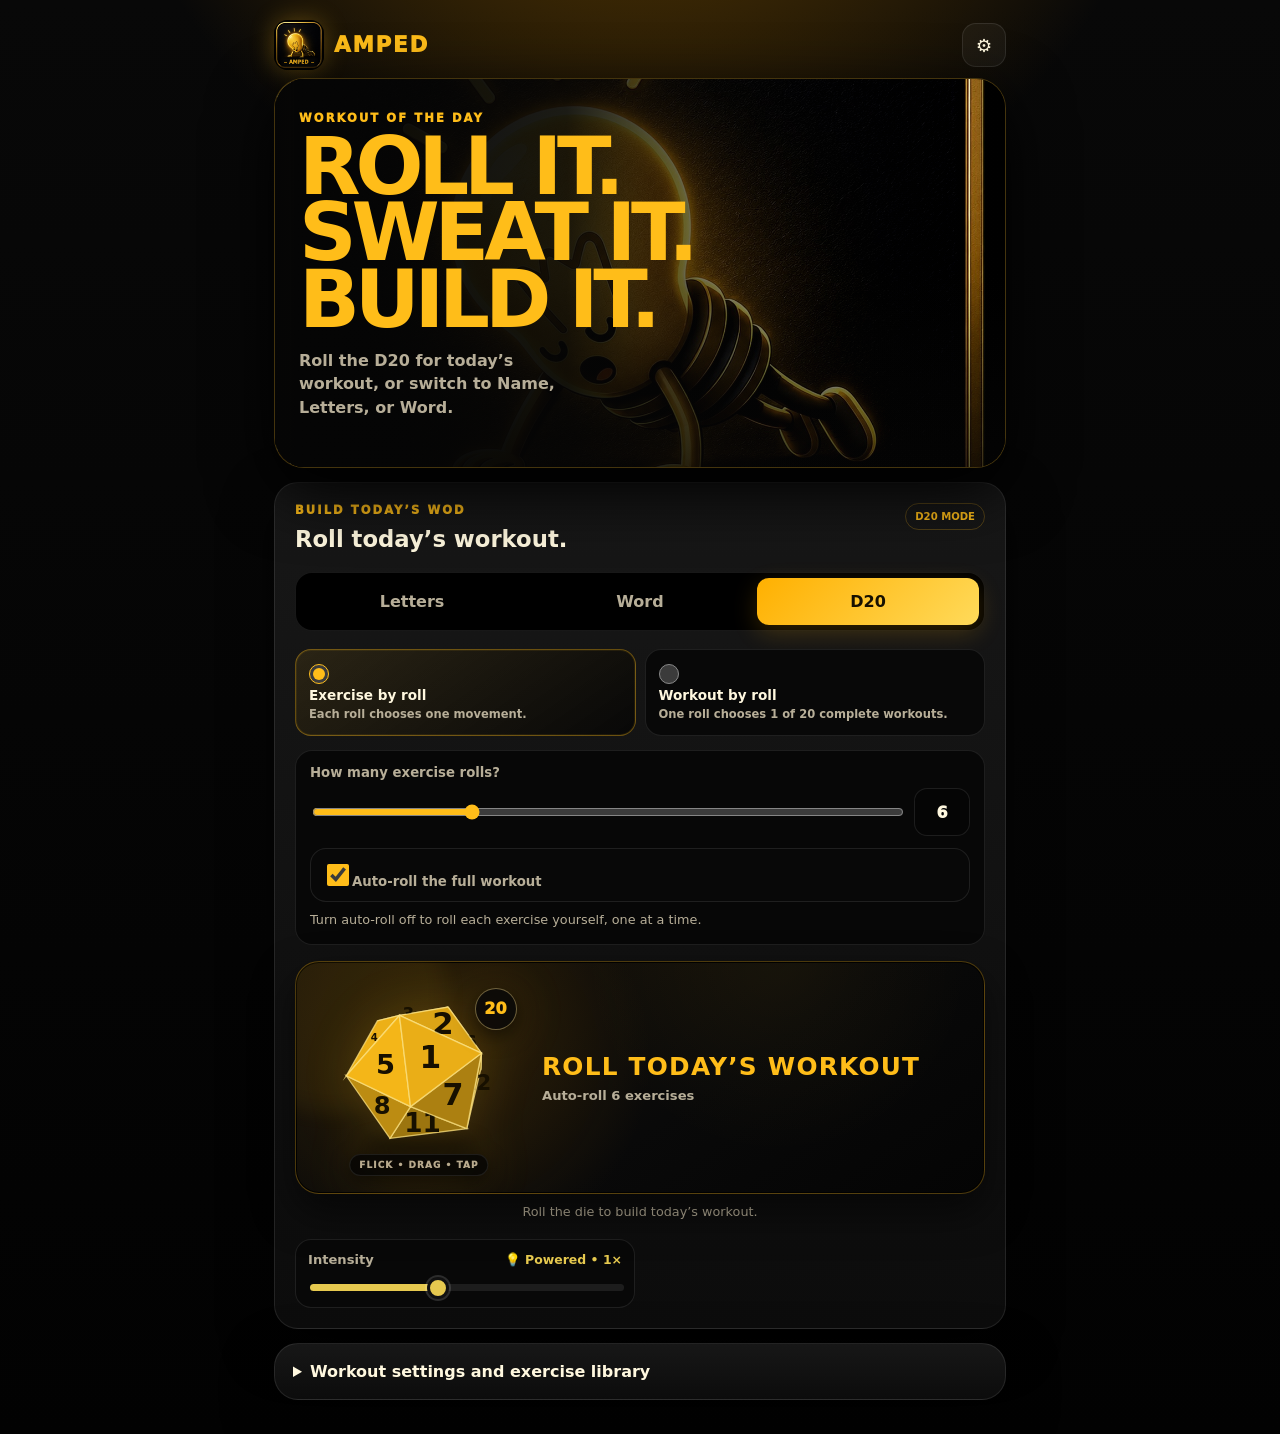
==== commit a8aca804: "clean up and exercise guid" ====
--- a/index.html
+++ b/index.html
@@ -193,12 +193,13 @@
     <div class="runner-top">
       <button id="exitRunnerBtn" class="runner-icon" type="button" aria-label="Exit workout">×</button>
       <div class="runner-title"><small id="runnerName">TODAY’S WOD</small><b id="runnerProgressText">1 OF 8</b></div>
-      <button id="wakeBtn" class="runner-icon" type="button" aria-label="Keep screen awake">☀</button>
+      <button id="wakeBtn" class="runner-icon wake-toggle" type="button" aria-label="Keep screen awake" aria-pressed="false"><span class="wake-screen-icon" aria-hidden="true"><span></span></span></button>
     </div>
     <div class="progress-track"><span id="progressBar"></span></div>
     <div id="runnerStateSummary" class="runner-state-summary">0 done • 0 skipped • 0 left</div>
     <div id="runnerStateDots" class="runner-state-dots" aria-label="Workout progress"></div>
     <div id="runnerMain" class="runner-main">
+      <button id="runnerInfoBtn" class="runner-info-btn" type="button" aria-label="How to do this exercise">i</button>
       <div id="runnerLetter" class="runner-letter">J</div>
       <p class="runner-kicker">YOUR NEXT MOVE</p>
       <h2 id="runnerExercise">15 Bicycle Crunches</h2>
@@ -218,6 +219,24 @@
     </div>
   </section>
 
+
+  <section id="exerciseInfoSheet" class="exercise-info-sheet hidden" role="dialog" aria-modal="true" aria-labelledby="exerciseInfoTitle">
+    <div class="exercise-info-panel">
+      <div class="exercise-info-head">
+        <div class="exercise-info-mascot" aria-hidden="true">&#128161;</div>
+        <div>
+          <p id="exerciseInfoGuideLabel" class="eyebrow">QUICK GUIDE</p>
+          <h2 id="exerciseInfoTitle">Exercise</h2>
+        </div>
+        <button id="exerciseInfoCloseBtn" class="exercise-info-close" type="button" aria-label="Close exercise guide">&times;</button>
+      </div>
+      <p id="exerciseInfoAmount" class="exercise-info-amount"></p>
+      <div class="exercise-info-section"><h3>HOW TO</h3><p id="exerciseInfoHow"></p></div>
+      <div class="exercise-info-section"><h3>FORM CUE</h3><p id="exerciseInfoCue"></p></div>
+      <div class="exercise-info-section"><h3>EASIER OPTION</h3><p id="exerciseInfoEasier"></p></div>
+    </div>
+  </section>
+
   <section id="skipReviewScreen" class="skip-review-screen hidden" aria-label="Skipped exercise review">
     <p class="eyebrow">Before you finish</p>
     <h2 id="skipReviewTitle">1 MOVE SKIPPED</h2>
--- a/styles.css
+++ b/styles.css
@@ -67,3 +67,31 @@
 @media(max-width:600px){.runner-state-dots{gap:4px}.runner-state-dot{width:18px;height:18px;font-size:.62rem}.runner-state-summary{font-size:.61rem}.runner-skip-notice{top:10px;font-size:.66rem}}
 .runner-state-dots{flex-wrap:wrap}
 .runner-state-dots{flex-wrap:wrap}
+
+/* v20 runner controls and Max exercise guide */
+.wake-toggle{position:relative;display:grid;place-items:center;color:var(--muted)}
+.wake-screen-icon{position:relative;width:24px;height:16px;display:block;border:2px solid currentColor;border-radius:4px}
+.wake-screen-icon:before{content:"";position:absolute;left:8px;top:4px;width:5px;height:5px;border-radius:50%;background:currentColor;opacity:.45}
+.wake-screen-icon:after{content:"";position:absolute;left:7px;bottom:-6px;width:7px;height:2px;border-radius:2px;background:currentColor}
+.wake-toggle[aria-pressed="true"]{color:var(--gold);border-color:#ffbd1965;background:#ffbd1915;box-shadow:0 0 18px #ffbd1922 inset}
+.wake-toggle[aria-pressed="true"] .wake-screen-icon{box-shadow:0 0 12px #ffbd1960}
+.wake-toggle[aria-pressed="true"] .wake-screen-icon:before{opacity:1;box-shadow:0 0 8px #ffbd19}
+.wake-toggle.unsupported{opacity:.45}
+.runner-skip-notice.wake{border-color:#ffbd196b;background:#161006ed;color:var(--gold)}
+.runner-info-btn{position:absolute;z-index:4;top:12px;right:6px;width:42px;height:42px;border:1px solid #ffbd1950;border-radius:50%;background:#0d0b07dd;color:var(--gold);font-size:1rem;font-weight:1000;font-style:italic;box-shadow:0 6px 20px #0008}
+.runner-info-btn:focus-visible,.preview-info-btn:focus-visible,.exercise-info-close:focus-visible{outline:3px solid var(--gold);outline-offset:3px}
+.preview-row-actions{display:flex;align-items:center;justify-content:flex-end;gap:7px}
+.preview-info-btn{width:34px;height:34px;display:grid;place-items:center;border:1px solid #ffbd1945;border-radius:50%;background:#ffbd190c;color:var(--gold);font-weight:1000;font-style:italic}
+.exercise-info-sheet{position:fixed;z-index:140;inset:0;display:flex;align-items:flex-end;justify-content:center;padding:18px 14px calc(18px + var(--safe-bottom));background:#000b;backdrop-filter:blur(7px)}
+.exercise-info-panel{width:min(620px,100%);max-height:min(82vh,760px);overflow:auto;padding:20px;border:1px solid #ffbd194f;border-radius:28px;background:linear-gradient(180deg,#1a160d,#090909 52%);box-shadow:0 24px 90px #000}
+.exercise-info-head{display:grid;grid-template-columns:48px 1fr 44px;gap:11px;align-items:center}
+.exercise-info-mascot{width:48px;height:48px;display:grid;place-items:center;border:1px solid #ffbd1945;border-radius:15px;background:#ffbd1914;font-size:1.65rem;box-shadow:0 0 24px #ffbd1920 inset}
+.exercise-info-head .eyebrow{margin:0 0 3px}
+.exercise-info-head h2{margin:0;color:var(--text);font-size:1.55rem;line-height:1.05}
+.exercise-info-close{width:44px;height:44px;border:1px solid var(--line);border-radius:14px;background:#ffffff0b;color:var(--text);font-size:1.6rem}
+.exercise-info-amount{margin:16px 0;padding:11px 13px;border:1px solid #ffbd193d;border-radius:14px;background:#ffbd190c;color:var(--gold);font-weight:900}
+.exercise-info-section{padding:13px 0;border-top:1px solid var(--line);text-align:left}
+.exercise-info-section h3{margin:0 0 5px;color:var(--gold);font-size:.68rem;letter-spacing:.14em}
+.exercise-info-section p{margin:0;color:var(--text);font-size:.92rem;line-height:1.45}
+body.info-open{overflow:hidden}
+@media(max-width:600px){.preview-move{grid-template-columns:40px 1fr auto}.preview-row-actions{gap:5px}.preview-info-btn{width:32px;height:32px}.runner-info-btn{top:7px;right:1px;width:38px;height:38px}.exercise-info-sheet{padding-left:9px;padding-right:9px}.exercise-info-panel{border-radius:24px 24px 18px 18px;padding:17px}}
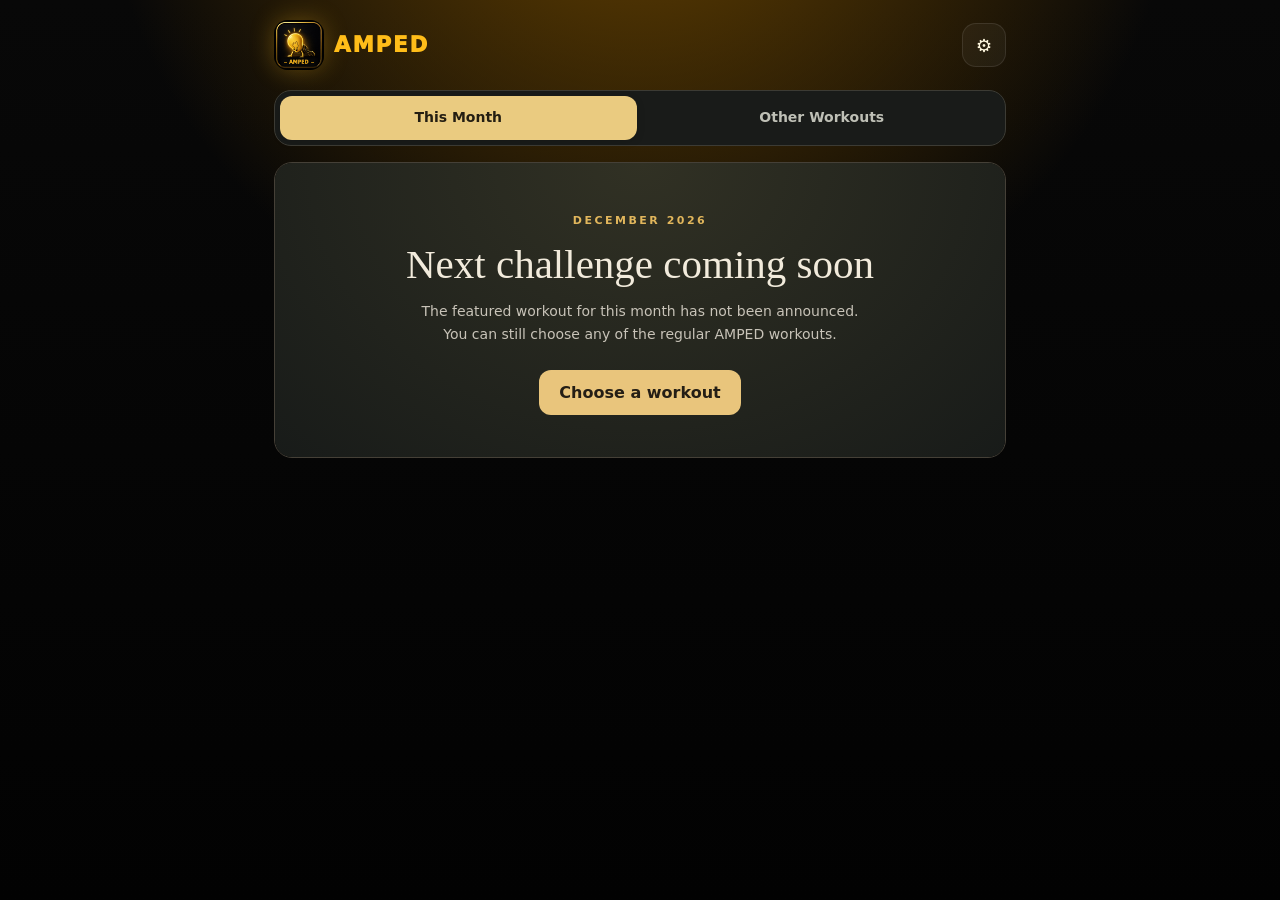
==== commit 777c0c8d: "Add AMPED monthly challenges" ====
--- a/index.html
+++ b/index.html
@@ -14,6 +14,7 @@
   <link rel="apple-touch-icon" href="icon-192.png">
   <link rel="stylesheet" href="styles.css">
   <!--<script src="https://cdn.onesignal.com/sdks/web/v16/OneSignalSDK.page.js" defer></script>-->
+  <link rel="stylesheet" href="monthly-tabs.css">
 </head>
 <body>
   <main class="app-shell">
@@ -257,5 +258,7 @@
   </section>
 
   <script type="module" src="app.js"></script>
+  <script src="monthly-config.js" defer></script>
+  <script src="monthly-tabs.js" defer></script>
 </body>
 </html>
--- a/styles.css
+++ b/styles.css
@@ -1,97 +1,2434 @@
-:root{color-scheme:dark;--bg:#050505;--surface:#101010;--surface2:#171717;--gold:#ffbd19;--gold2:#ffd85a;--gold-dark:#7a4d00;--text:#fff8df;--muted:#b7ae98;--line:#ffffff18;--danger:#ff6b62;--radius:24px;--safe-top:env(safe-area-inset-top,0px);--safe-bottom:env(safe-area-inset-bottom,0px)}
-*{box-sizing:border-box;-webkit-tap-highlight-color:transparent}html{scroll-behavior:smooth}body{margin:0;min-height:100vh;font-family:Inter,ui-sans-serif,system-ui,-apple-system,BlinkMacSystemFont,"Segoe UI",sans-serif;background:radial-gradient(circle at 50% -20%,#6b4500 0,transparent 34rem),linear-gradient(#080808,#020202);color:var(--text)}button,input,select{font:inherit}button{touch-action:manipulation}.app-shell{width:min(760px,100%);margin:auto;padding:calc(12px + var(--safe-top)) 14px calc(34px + var(--safe-bottom))}.topbar{height:66px;display:flex;align-items:center;justify-content:space-between}.brand{display:flex;align-items:center;gap:10px;min-width:0;color:inherit;text-decoration:none}.brand img{flex:0 0 auto;border-radius:14px;box-shadow:0 0 24px #ffbd194d}.brand-word{display:block;white-space:nowrap;color:var(--gold);font-size:1.34rem;line-height:1;letter-spacing:.085em;font-weight:1000}.top-actions{display:flex;gap:8px}.icon-btn,.ghost-btn,.secondary{border:1px solid var(--line);background:#ffffff0b;color:var(--text);border-radius:14px;min-height:44px;padding:0 15px;font-weight:800}.icon-btn{width:44px;padding:0;font-size:1.15rem}.hero-card{position:relative;min-height:290px;overflow:hidden;border:1px solid #ffbd193d;border-radius:30px;background:#090909;box-shadow:0 22px 65px #000,0 0 0 1px #000 inset}.hero-card:after{content:"";position:absolute;inset:0;background:linear-gradient(90deg,#050505 0%,#050505e8 40%,#05050550 72%,transparent),linear-gradient(0deg,#050505aa,transparent 50%);pointer-events:none}.hero-art{position:absolute;inset:0}.hero-art img{width:100%;height:100%;object-fit:cover;object-position:72% 44%;filter:saturate(.95) contrast(1.05)}.mascot-hotspot{position:absolute;z-index:2;right:0;top:0;width:52%;height:100%;border:0;background:transparent;cursor:default}.mascot-hotspot:focus-visible{outline:2px solid var(--gold);outline-offset:-8px;border-radius:26px}.mascot-toast{position:fixed;z-index:130;left:50%;bottom:calc(24px + var(--safe-bottom));max-width:min(88vw,420px);padding:12px 16px;border:1px solid #ffbd1950;border-radius:999px;background:#111e;color:var(--gold);font-size:.82rem;font-weight:900;text-align:center;box-shadow:0 12px 36px #000c;opacity:0;transform:translate(-50%,18px) scale(.96);pointer-events:none;transition:opacity .18s ease,transform .18s ease}.mascot-toast.show{opacity:1;transform:translate(-50%,0) scale(1)}.hero-copy{position:relative;z-index:1;width:62%;padding:32px 24px}.eyebrow{margin:0 0 9px;color:var(--gold);font-size:.72rem;font-weight:950;letter-spacing:.18em;text-transform:uppercase}.hero-copy h1{margin:0;font-size:clamp(2.8rem,13vw,5rem);line-height:.83;letter-spacing:-.065em;text-transform:uppercase}.hero-copy h1 span{color:var(--gold)}.hero-copy p:last-child{max-width:280px;color:var(--muted);font-weight:650;line-height:1.45}.builder-card,.preview-card,.utility-card,.settings-card{margin-top:14px;border:1px solid var(--line);border-radius:var(--radius);background:linear-gradient(180deg,#171717,#0c0c0c);box-shadow:0 18px 50px #0008}.builder-card,.preview-card{padding:20px}.card-heading,.preview-header{display:flex;align-items:flex-start;justify-content:space-between;gap:14px}.card-heading h2{margin:0;font-size:1.42rem}.step-pill{padding:7px 9px;border:1px solid #ffbd1940;border-radius:999px;color:var(--gold);font-size:.63rem;font-weight:900;white-space:nowrap}.segmented{display:grid;grid-template-columns:repeat(3,1fr);gap:6px;margin-top:20px;padding:5px;border:1px solid var(--line);border-radius:17px;background:#000}.tab{min-height:47px;border:0;border-radius:12px;background:transparent;color:var(--muted);font-weight:900}.tab.active{background:linear-gradient(135deg,#ffb000,#ffda5a);color:#171000;box-shadow:0 8px 24px #ffb00030}.input-panel{display:none;margin-top:18px}.input-panel.active{display:block}.input-panel label,.compact-control span{display:block;margin-bottom:8px;color:var(--muted);font-size:.83rem;font-weight:850}.name-input-wrap{position:relative}.text-box,select{width:100%;border:1px solid #ffbd1935;background:#050505;color:var(--text);border-radius:16px;outline:none}.text-box:focus,select:focus{border-color:var(--gold);box-shadow:0 0 0 3px #ffbd1917}.name-input{height:64px;padding:0 52px 0 16px;font-size:1.35rem;font-weight:900;text-transform:uppercase;letter-spacing:.03em}.clear-btn{position:absolute;right:9px;top:9px;width:46px;height:46px;border:0;border-radius:13px;background:#ffffff0c;color:var(--muted);font-size:1.6rem}.recent-names{display:flex;gap:8px;overflow:auto;padding-top:10px;scrollbar-width:none}.recent-names:empty{display:none}.recent-name{flex:0 0 auto;border:1px solid var(--line);border-radius:999px;background:#ffffff08;color:var(--muted);padding:8px 12px;font-size:.76rem;font-weight:850}.range-row{display:grid;grid-template-columns:1fr 56px;gap:12px;align-items:center}input[type=range]{width:100%;accent-color:var(--gold)}.range-value{height:48px;display:grid;place-items:center;border:1px solid var(--line);border-radius:13px;background:#050505;font-weight:950}.hint{margin:9px 0 0;color:var(--muted);font-size:.8rem;line-height:1.45}.quick-options{display:grid;grid-template-columns:1fr 1fr;gap:10px;margin-top:18px}.compact-control,.toggle-control{border:1px solid var(--line);border-radius:16px;background:#080808;padding:12px}.compact-control select{height:43px;padding:0 10px}.toggle-control{display:flex;align-items:center;gap:10px;color:var(--muted);font-size:.82rem;font-weight:800}.toggle-control input{width:22px;height:22px;accent-color:var(--gold);flex:0 0 auto}.primary{border:1px solid #ffe38f;border-radius:17px;background:linear-gradient(135deg,#f5a900,#ffd758 58%,#bd7600);color:#171000;font-weight:950;box-shadow:0 12px 30px #ffb0002e}.jumbo{width:100%;min-height:70px;margin-top:16px;display:grid;place-items:center;align-content:center}.jumbo span{font-size:1rem;letter-spacing:.08em}.jumbo small{margin-top:3px;font-weight:750;opacity:.7}.preview-header h2{margin:0;max-width:520px;font-size:clamp(2.5rem,11vw,5rem);line-height:.84;letter-spacing:-.06em;color:var(--gold);text-transform:uppercase;word-break:break-word}.preview-header p:last-child{margin:10px 0 0;color:var(--muted)}.move-count{flex:0 0 auto;width:82px;height:82px;display:grid;place-items:center;align-content:center;border:1px solid #ffbd1945;border-radius:50%;background:radial-gradient(circle,#ffbd1924,#000)}.move-count strong{font-size:2.3rem;line-height:.85}.move-count span{color:var(--muted);font-size:.65rem;text-transform:uppercase;font-weight:900}.exercise-preview{display:grid;gap:8px;margin-top:20px}.preview-move{display:grid;grid-template-columns:44px 1fr auto;gap:11px;align-items:center;padding:10px;border:1px solid var(--line);border-radius:15px;background:#080808}.preview-letter{width:44px;height:44px;display:grid;place-items:center;border-radius:12px;background:linear-gradient(135deg,#ffb000,#ffe075);color:#171000;font-size:1.3rem;font-weight:1000}.preview-move b{display:block}.preview-move small{color:var(--muted)}.preview-index{color:#756e5f;font-size:.73rem;font-weight:900}.preview-timer-btn{border:1px solid #ffbd1950;border-radius:12px;background:#ffbd1918;color:var(--gold);font-weight:900;font-size:.73rem;padding:9px 10px;min-width:58px}.preview-timer-btn.running{background:linear-gradient(135deg,#f5a900,#ffdb62);color:#171000;border-color:#ffe38f}.preview-timer-btn.done{background:#1f6b3a26;color:#5fd98a;border-color:#5fd98a55}.more-moves{text-align:center;color:var(--muted);font-size:.8rem;font-weight:800}.totals{display:flex;gap:7px;overflow-x:auto;margin-top:12px;padding-bottom:2px;scrollbar-width:none}.total{flex:0 0 auto;border:1px solid var(--line);border-radius:999px;padding:8px 11px;background:#ffffff08;color:var(--muted);font-size:.73rem;font-weight:850}.preview-actions{display:grid;grid-template-columns:1fr 1fr;gap:9px}.preview-actions .primary{grid-column:1/-1}.preview-actions .secondary{min-height:50px}.utility-card{overflow:hidden}.utility-row{width:100%;display:grid;grid-template-columns:42px 1fr auto;gap:11px;align-items:center;padding:14px;border:0;border-bottom:1px solid var(--line);background:transparent;color:var(--text);text-align:left}.utility-row:last-child{border-bottom:0}.utility-icon{width:40px;height:40px;display:grid;place-items:center;border-radius:12px;background:#ffbd1919;color:var(--gold);font-weight:950}.utility-row b,.utility-row small{display:block}.utility-row small{margin-top:3px;color:var(--muted);font-size:.74rem}.utility-row em{color:var(--gold);font-size:.72rem;font-style:normal;font-weight:900}.settings-card{overflow:hidden}.settings-card summary{padding:18px;cursor:pointer;font-weight:900}.settings-body{padding:0 16px 18px}.option-grid{display:grid;grid-template-columns:1fr 1fr;gap:9px}.editor-toolbar{display:flex;gap:8px;flex-wrap:wrap;margin:16px 0}.editor-toolbar .secondary,.import-label{display:inline-flex;align-items:center;justify-content:center;min-height:44px}.editor-head,.editor-row{display:grid;grid-template-columns:34px 64px 72px 1.5fr 1.1fr .8fr;gap:7px;align-items:center}.editor-head{color:var(--muted);font-size:.64rem;text-transform:uppercase}.editor-grid{display:grid;gap:7px;margin-top:8px}.editor-row{border:1px solid var(--line);border-radius:13px;padding:7px;background:#080808}.editor-letter{width:34px;height:34px;display:grid;place-items:center;border-radius:9px;background:#ffbd191e;color:var(--gold);font-weight:950}.editor-row input,.editor-row select{min-width:0;height:39px;padding:0 8px;border-radius:9px}.runner{position:fixed;z-index:100;inset:0;display:grid;grid-template-rows:auto 5px 1fr auto;background:radial-gradient(circle at 50% 30%,#4a3000 0,transparent 48%),#050505;padding:calc(10px + env(safe-area-inset-top,0px)) 14px calc(12px + var(--safe-bottom))}.runner-top{display:grid;grid-template-columns:48px 1fr 48px;align-items:center}.runner-icon{height:48px;border:1px solid var(--line);border-radius:14px;background:#ffffff0b;color:var(--text);font-size:1.35rem}.runner-title{text-align:center}.runner-title small,.runner-title b{display:block}.runner-title small{color:var(--gold);font-size:.69rem;font-weight:950;letter-spacing:.14em}.runner-title b{margin-top:2px;font-size:.8rem}.progress-track{margin-top:10px;border-radius:999px;background:#ffffff13;overflow:hidden}.progress-track span{display:block;height:100%;width:0;background:linear-gradient(90deg,#f5a900,#ffe275);transition:width .25s}.runner-main{display:grid;place-items:center;align-content:center;text-align:center;min-height:0;overflow:auto}.runner-letter{width:min(42vw,190px);height:min(42vw,190px);display:grid;place-items:center;border:3px solid #ffe27f;border-radius:38px;background:radial-gradient(circle at 35% 30%,#ffe37c,#ffb000 52%,#875000);color:#1b1100;font-size:min(28vw,8rem);font-weight:1000;box-shadow:0 0 70px #ffb0004d}.runner-kicker{margin:22px 0 7px;color:var(--muted);font-size:.72rem;font-weight:950;letter-spacing:.17em}.runner-main h2{max-width:680px;margin:0;font-size:clamp(2.2rem,10vw,5.3rem);line-height:.95;letter-spacing:-.045em;text-transform:uppercase}.runner-split{margin:10px 0 0;color:var(--gold);font-weight:900}.timer-box{margin-top:20px}.timer-box strong{display:block;font-size:4rem;line-height:.9}.timer-box span{color:var(--muted);font-size:.7rem;font-weight:950;letter-spacing:.16em}.timer-button{display:block;min-width:180px;height:48px;margin:12px auto 0;border:1px solid #ffbd1950;border-radius:14px;background:#ffbd1918;color:var(--gold);font-weight:950}.runner-bottom{display:grid;grid-template-columns:72px 1fr 72px;gap:9px}.runner-secondary,.runner-complete{min-height:68px;border-radius:18px}.runner-secondary{border:1px solid var(--line);background:#ffffff0b;color:var(--muted);font-size:.78rem;font-weight:900}.runner-complete{border:1px solid #ffe38f;background:linear-gradient(135deg,#f5a900,#ffdb62);color:#171000;font-weight:1000}.runner-complete span,.runner-complete small{display:block}.runner-complete span{font-size:1.08rem;letter-spacing:.08em}.runner-complete small{opacity:.68}.finish-screen{position:fixed;z-index:110;inset:0;display:grid;place-items:center;align-content:center;text-align:center;padding:30px;background:radial-gradient(circle at center,#5a3b00,#050505 55%)}.finish-screen img{border-radius:28px;box-shadow:0 0 70px #ffbd1959}.finish-screen h2{margin:8px 0;font-size:clamp(2.5rem,12vw,5.4rem);line-height:.88;color:var(--gold);letter-spacing:-.05em}.finish-screen p:not(.eyebrow){color:var(--muted)}.finish-screen .secondary{width:100%;max-width:420px;min-height:50px;margin-top:10px}.finish-screen .primary{max-width:420px}.hidden{display:none!important}
-@media(max-width:600px){.topbar{height:62px}.brand{gap:8px}.brand img{width:46px;height:46px}.brand-word{font-size:1.2rem;letter-spacing:.07em}.app-shell{padding-left:10px;padding-right:10px}.hero-card{min-height:250px}.hero-copy{width:68%;padding:25px 17px}.hero-copy p:last-child{font-size:.85rem}.builder-card,.preview-card{padding:16px}.quick-options,.option-grid{grid-template-columns:1fr}.preview-header{align-items:flex-start}.preview-move{grid-template-columns:40px 1fr}.preview-index{display:none}.editor-head{display:none}.editor-row{grid-template-columns:42px 1fr 1fr}.editor-letter{grid-row:1/3;height:100%}.runner-main h2{font-size:clamp(2rem,10vw,4rem)}}
-@media(max-height:700px){.runner-letter{width:110px;height:110px;border-radius:25px;font-size:4.8rem}.runner-kicker{margin-top:12px}.runner-main h2{font-size:2.3rem}.timer-box{margin-top:10px}.timer-box strong{font-size:2.7rem}}
-
-.utility-setting{cursor:default}.utility-setting label{min-width:0}.time-input{width:104px;height:42px;padding:0 8px;border:1px solid var(--line);border-radius:11px;background:#080808;color:var(--text);font:inherit;font-weight:850;color-scheme:dark}.utility-row:disabled{opacity:.75;cursor:default}.option-grid{grid-template-columns:repeat(auto-fit,minmax(210px,1fr))}
+/*
+ * AMPED — Master Stylesheet
+ * Cleaned for GitHub/mobile maintenance.
+ *
+ * IMPORTANT:
+ * - Cascade order is intentionally preserved so existing AMPED behavior stays unchanged.
+ * - The hero artwork is mirrored with transform: scaleX(-1).
+ * - The v22 runner grid fix is preserved.
+ *
+ * Main areas, in source order:
+ *   1. Foundation / global styles
+ *   2. Header + hero
+ *   3. Workout builder + preview
+ *   4. Utility + settings
+ *   5. Active workout runner + finish screen
+ *   6. Base responsive rules
+ *   7. Scheduling / tomorrow preview
+ *   8. D20 controls + animation
+ *   9. Default mode + completion sharing
+ *  10. Switch-sides flash
+ *  11. Exercise library editor
+ *  12. Tactile 3D D20 + swipe runner
+ *  13. Workout state + skipped review
+ *  14. Wake-lock control + Max exercise guide
+ */
+
+/* ==========================================================
+   1. FOUNDATION / GLOBAL
+   ========================================================== */
+
+:root {
+  color-scheme:dark;
+  --bg:#050505;
+  --surface:#101010;
+  --surface2:#171717;
+  --gold:#ffbd19;
+  --gold2:#ffd85a;
+  --gold-dark:#7a4d00;
+  --text:#fff8df;
+  --muted:#b7ae98;
+  --line:#ffffff18;
+  --danger:#ff6b62;
+  --radius:24px;
+  --safe-top:env(safe-area-inset-top,0px);
+  --safe-bottom:env(safe-area-inset-bottom,0px)
+}
+
+* {
+  box-sizing:border-box;
+  -webkit-tap-highlight-color:transparent
+}
+
+html {
+  scroll-behavior:smooth
+}
+
+body {
+  margin:0;
+  min-height:100vh;
+  font-family:Inter,ui-sans-serif,system-ui,-apple-system,BlinkMacSystemFont,"Segoe UI",sans-serif;
+  background:radial-gradient(circle at 50% -20%,#6b4500 0,transparent 34rem),linear-gradient(#080808,#020202);
+  color:var(--text)
+}
+
+button,input,select {
+  font:inherit
+}
+
+button {
+  touch-action:manipulation
+}
+
+.app-shell {
+  width:min(760px,100%);
+  margin:auto;
+  padding:calc(12px + var(--safe-top)) 14px calc(34px + var(--safe-bottom))
+}
+
+/* ==========================================================
+   2. HEADER + HERO
+   ========================================================== */
+
+.topbar {
+  height:66px;
+  display:flex;
+  align-items:center;
+  justify-content:space-between
+}
+
+.brand {
+  display:flex;
+  align-items:center;
+  gap:10px;
+  min-width:0;
+  color:inherit;
+  text-decoration:none
+}
+
+.brand img {
+  flex:0 0 auto;
+  border-radius:14px;
+  box-shadow:0 0 24px #ffbd194d
+}
+
+.brand-word {
+  display:block;
+  white-space:nowrap;
+  color:var(--gold);
+  font-size:1.34rem;
+  line-height:1;
+  letter-spacing:.085em;
+  font-weight:1000
+}
+
+.top-actions {
+  display:flex;
+  gap:8px
+}
+
+.icon-btn,.ghost-btn,.secondary {
+  border:1px solid var(--line);
+  background:#ffffff0b;
+  color:var(--text);
+  border-radius:14px;
+  min-height:44px;
+  padding:0 15px;
+  font-weight:800
+}
+
+.icon-btn {
+  width:44px;
+  padding:0;
+  font-size:1.15rem
+}
+
+.hero-card {
+  position:relative;
+  min-height:290px;
+  overflow:hidden;
+  border:1px solid #ffbd193d;
+  border-radius:30px;
+  background:#090909;
+  box-shadow:0 22px 65px #000,0 0 0 1px #000 inset
+}
+
+.hero-card:after {
+  content:"";
+  position:absolute;
+  inset:0;
+  background:linear-gradient(90deg,#050505 0%,#050505e8 40%,#05050550 72%,transparent),linear-gradient(0deg,#050505aa,transparent 50%);
+  pointer-events:none
+}
+
+.hero-art {
+  position:absolute;
+  inset:0
+}
+
+.hero-art img {
+  width:100%;
+  height:100%;
+  object-fit:cover;
+  object-position:72% 44%;
+  filter:saturate(.95) contrast(1.05);
+  transform:scaleX(-1)
+}
+
+.mascot-hotspot {
+  position:absolute;
+  z-index:2;
+  right:0;
+  top:0;
+  width:52%;
+  height:100%;
+  border:0;
+  background:transparent;
+  cursor:default
+}
+
+.mascot-hotspot:focus-visible {
+  outline:2px solid var(--gold);
+  outline-offset:-8px;
+  border-radius:26px
+}
+
+.mascot-toast {
+  position:fixed;
+  z-index:130;
+  left:50%;
+  bottom:calc(24px + var(--safe-bottom));
+  max-width:min(88vw,420px);
+  padding:12px 16px;
+  border:1px solid #ffbd1950;
+  border-radius:999px;
+  background:#111e;
+  color:var(--gold);
+  font-size:.82rem;
+  font-weight:900;
+  text-align:center;
+  box-shadow:0 12px 36px #000c;
+  opacity:0;
+  transform:translate(-50%,18px) scale(.96);
+  pointer-events:none;
+  transition:opacity .18s ease,transform .18s ease
+}
+
+.mascot-toast.show {
+  opacity:1;
+  transform:translate(-50%,0) scale(1)
+}
+
+.hero-copy {
+  position:relative;
+  z-index:1;
+  width:62%;
+  padding:32px 24px
+}
+
+.eyebrow {
+  margin:0 0 9px;
+  color:var(--gold);
+  font-size:.72rem;
+  font-weight:950;
+  letter-spacing:.18em;
+  text-transform:uppercase
+}
+
+.hero-copy h1 {
+  margin:0;
+  font-size:clamp(2.8rem,13vw,5rem);
+  line-height:.83;
+  letter-spacing:-.065em;
+  text-transform:uppercase
+}
+
+.hero-copy h1 span {
+  color:var(--gold)
+}
+
+.hero-copy p:last-child {
+  max-width:280px;
+  color:var(--muted);
+  font-weight:650;
+  line-height:1.45
+}
+
+/* ==========================================================
+   3. WORKOUT BUILDER + PREVIEW
+   ========================================================== */
+
+.builder-card,.preview-card,.utility-card,.settings-card {
+  margin-top:14px;
+  border:1px solid var(--line);
+  border-radius:var(--radius);
+  background:linear-gradient(180deg,#171717,#0c0c0c);
+  box-shadow:0 18px 50px #0008
+}
+
+.builder-card,.preview-card {
+  padding:20px
+}
+
+.card-heading,.preview-header {
+  display:flex;
+  align-items:flex-start;
+  justify-content:space-between;
+  gap:14px
+}
+
+.card-heading h2 {
+  margin:0;
+  font-size:1.42rem
+}
+
+.step-pill {
+  padding:7px 9px;
+  border:1px solid #ffbd1940;
+  border-radius:999px;
+  color:var(--gold);
+  font-size:.63rem;
+  font-weight:900;
+  white-space:nowrap
+}
+
+.segmented {
+  display:grid;
+  grid-template-columns:repeat(3,1fr);
+  gap:6px;
+  margin-top:20px;
+  padding:5px;
+  border:1px solid var(--line);
+  border-radius:17px;
+  background:#000
+}
+
+.tab {
+  min-height:47px;
+  border:0;
+  border-radius:12px;
+  background:transparent;
+  color:var(--muted);
+  font-weight:900
+}
+
+.tab.active {
+  background:linear-gradient(135deg,#ffb000,#ffda5a);
+  color:#171000;
+  box-shadow:0 8px 24px #ffb00030
+}
+
+.input-panel {
+  display:none;
+  margin-top:18px
+}
+
+.input-panel.active {
+  display:block
+}
+
+.input-panel label,.compact-control span {
+  display:block;
+  margin-bottom:8px;
+  color:var(--muted);
+  font-size:.83rem;
+  font-weight:850
+}
+
+.name-input-wrap {
+  position:relative
+}
+
+.text-box,select {
+  width:100%;
+  border:1px solid #ffbd1935;
+  background:#050505;
+  color:var(--text);
+  border-radius:16px;
+  outline:none
+}
+
+.text-box:focus,select:focus {
+  border-color:var(--gold);
+  box-shadow:0 0 0 3px #ffbd1917
+}
+
+.name-input {
+  height:64px;
+  padding:0 52px 0 16px;
+  font-size:1.35rem;
+  font-weight:900;
+  text-transform:uppercase;
+  letter-spacing:.03em
+}
+
+.clear-btn {
+  position:absolute;
+  right:9px;
+  top:9px;
+  width:46px;
+  height:46px;
+  border:0;
+  border-radius:13px;
+  background:#ffffff0c;
+  color:var(--muted);
+  font-size:1.6rem
+}
+
+.recent-names {
+  display:flex;
+  gap:8px;
+  overflow:auto;
+  padding-top:10px;
+  scrollbar-width:none
+}
+
+.recent-names:empty {
+  display:none
+}
+
+.recent-name {
+  flex:0 0 auto;
+  border:1px solid var(--line);
+  border-radius:999px;
+  background:#ffffff08;
+  color:var(--muted);
+  padding:8px 12px;
+  font-size:.76rem;
+  font-weight:850
+}
+
+.range-row {
+  display:grid;
+  grid-template-columns:1fr 56px;
+  gap:12px;
+  align-items:center
+}
+
+input[type=range] {
+  width:100%;
+  accent-color:var(--gold)
+}
+
+.range-value {
+  height:48px;
+  display:grid;
+  place-items:center;
+  border:1px solid var(--line);
+  border-radius:13px;
+  background:#050505;
+  font-weight:950
+}
+
+.hint {
+  margin:9px 0 0;
+  color:var(--muted);
+  font-size:.8rem;
+  line-height:1.45
+}
+
+.quick-options {
+  display:grid;
+  grid-template-columns:1fr 1fr;
+  gap:10px;
+  margin-top:18px
+}
+
+.compact-control,.toggle-control {
+  border:1px solid var(--line);
+  border-radius:16px;
+  background:#080808;
+  padding:12px
+}
+
+.compact-control select {
+  height:43px;
+  padding:0 10px
+}
+
+.toggle-control {
+  display:flex;
+  align-items:center;
+  gap:10px;
+  color:var(--muted);
+  font-size:.82rem;
+  font-weight:800
+}
+
+.toggle-control input {
+  width:22px;
+  height:22px;
+  accent-color:var(--gold);
+  flex:0 0 auto
+}
+
+.primary {
+  border:1px solid #ffe38f;
+  border-radius:17px;
+  background:linear-gradient(135deg,#f5a900,#ffd758 58%,#bd7600);
+  color:#171000;
+  font-weight:950;
+  box-shadow:0 12px 30px #ffb0002e
+}
+
+.jumbo {
+  width:100%;
+  min-height:70px;
+  margin-top:16px;
+  display:grid;
+  place-items:center;
+  align-content:center
+}
+
+.jumbo span {
+  font-size:1rem;
+  letter-spacing:.08em
+}
+
+.jumbo small {
+  margin-top:3px;
+  font-weight:750;
+  opacity:.7
+}
+
+.preview-header h2 {
+  margin:0;
+  max-width:520px;
+  font-size:clamp(2.5rem,11vw,5rem);
+  line-height:.84;
+  letter-spacing:-.06em;
+  color:var(--gold);
+  text-transform:uppercase;
+  word-break:break-word
+}
+
+.preview-header p:last-child {
+  margin:10px 0 0;
+  color:var(--muted)
+}
+
+.move-count {
+  flex:0 0 auto;
+  width:82px;
+  height:82px;
+  display:grid;
+  place-items:center;
+  align-content:center;
+  border:1px solid #ffbd1945;
+  border-radius:50%;
+  background:radial-gradient(circle,#ffbd1924,#000)
+}
+
+.move-count strong {
+  font-size:2.3rem;
+  line-height:.85
+}
+
+.move-count span {
+  color:var(--muted);
+  font-size:.65rem;
+  text-transform:uppercase;
+  font-weight:900
+}
+
+.exercise-preview {
+  display:grid;
+  gap:8px;
+  margin-top:20px
+}
+
+.preview-move {
+  display:grid;
+  grid-template-columns:44px 1fr auto;
+  gap:11px;
+  align-items:center;
+  padding:10px;
+  border:1px solid var(--line);
+  border-radius:15px;
+  background:#080808
+}
+
+.preview-letter {
+  width:44px;
+  height:44px;
+  display:grid;
+  place-items:center;
+  border-radius:12px;
+  background:linear-gradient(135deg,#ffb000,#ffe075);
+  color:#171000;
+  font-size:1.3rem;
+  font-weight:1000
+}
+
+.preview-move b {
+  display:block
+}
+
+.preview-move small {
+  color:var(--muted)
+}
+
+.preview-index {
+  color:#756e5f;
+  font-size:.73rem;
+  font-weight:900
+}
+
+.preview-timer-btn {
+  border:1px solid #ffbd1950;
+  border-radius:12px;
+  background:#ffbd1918;
+  color:var(--gold);
+  font-weight:900;
+  font-size:.73rem;
+  padding:9px 10px;
+  min-width:58px
+}
+
+.preview-timer-btn.running {
+  background:linear-gradient(135deg,#f5a900,#ffdb62);
+  color:#171000;
+  border-color:#ffe38f
+}
+
+.preview-timer-btn.done {
+  background:#1f6b3a26;
+  color:#5fd98a;
+  border-color:#5fd98a55
+}
+
+.more-moves {
+  text-align:center;
+  color:var(--muted);
+  font-size:.8rem;
+  font-weight:800
+}
+
+.totals {
+  display:flex;
+  gap:7px;
+  overflow-x:auto;
+  margin-top:12px;
+  padding-bottom:2px;
+  scrollbar-width:none
+}
+
+.total {
+  flex:0 0 auto;
+  border:1px solid var(--line);
+  border-radius:999px;
+  padding:8px 11px;
+  background:#ffffff08;
+  color:var(--muted);
+  font-size:.73rem;
+  font-weight:850
+}
+
+.preview-actions {
+  display:grid;
+  grid-template-columns:1fr 1fr;
+  gap:9px
+}
+
+.preview-actions .primary {
+  grid-column:1/-1
+}
+
+.preview-actions .secondary {
+  min-height:50px
+}
+
+/* ==========================================================
+   4. UTILITY + SETTINGS
+   ========================================================== */
+
+.utility-card {
+  overflow:hidden
+}
+
+.utility-row {
+  width:100%;
+  display:grid;
+  grid-template-columns:42px 1fr auto;
+  gap:11px;
+  align-items:center;
+  padding:14px;
+  border:0;
+  border-bottom:1px solid var(--line);
+  background:transparent;
+  color:var(--text);
+  text-align:left
+}
+
+.utility-row:last-child {
+  border-bottom:0
+}
+
+.utility-icon {
+  width:40px;
+  height:40px;
+  display:grid;
+  place-items:center;
+  border-radius:12px;
+  background:#ffbd1919;
+  color:var(--gold);
+  font-weight:950
+}
+
+.utility-row b,.utility-row small {
+  display:block
+}
+
+.utility-row small {
+  margin-top:3px;
+  color:var(--muted);
+  font-size:.74rem
+}
+
+.utility-row em {
+  color:var(--gold);
+  font-size:.72rem;
+  font-style:normal;
+  font-weight:900
+}
+
+.settings-card {
+  overflow:hidden
+}
+
+.settings-card summary {
+  padding:18px;
+  cursor:pointer;
+  font-weight:900
+}
+
+.settings-body {
+  padding:0 16px 18px
+}
+
+.option-grid {
+  display:grid;
+  grid-template-columns:1fr 1fr;
+  gap:9px
+}
+
+.editor-toolbar {
+  display:flex;
+  gap:8px;
+  flex-wrap:wrap;
+  margin:16px 0
+}
+
+.editor-toolbar .secondary,.import-label {
+  display:inline-flex;
+  align-items:center;
+  justify-content:center;
+  min-height:44px
+}
+
+.editor-head,.editor-row {
+  display:grid;
+  grid-template-columns:34px 64px 72px 1.5fr 1.1fr .8fr;
+  gap:7px;
+  align-items:center
+}
+
+.editor-head {
+  color:var(--muted);
+  font-size:.64rem;
+  text-transform:uppercase
+}
+
+.editor-grid {
+  display:grid;
+  gap:7px;
+  margin-top:8px
+}
+
+.editor-row {
+  border:1px solid var(--line);
+  border-radius:13px;
+  padding:7px;
+  background:#080808
+}
+
+.editor-letter {
+  width:34px;
+  height:34px;
+  display:grid;
+  place-items:center;
+  border-radius:9px;
+  background:#ffbd191e;
+  color:var(--gold);
+  font-weight:950
+}
+
+.editor-row input,.editor-row select {
+  min-width:0;
+  height:39px;
+  padding:0 8px;
+  border-radius:9px
+}
+
+/* ==========================================================
+   5. ACTIVE WORKOUT RUNNER
+   ========================================================== */
+
+.runner {
+  position:fixed;
+  z-index:100;
+  inset:0;
+  display:grid;
+  grid-template-rows:auto 5px auto auto 1fr auto;
+  background:radial-gradient(circle at 50% 30%,#4a3000 0,transparent 48%),#050505;
+  padding:calc(10px + env(safe-area-inset-top,0px)) 14px calc(12px + var(--safe-bottom))
+}
+
+.runner-top {
+  display:grid;
+  grid-template-columns:48px 1fr 48px;
+  align-items:center
+}
+
+.runner-icon {
+  height:48px;
+  border:1px solid var(--line);
+  border-radius:14px;
+  background:#ffffff0b;
+  color:var(--text);
+  font-size:1.35rem
+}
+
+.runner-title {
+  text-align:center
+}
+
+.runner-title small,.runner-title b {
+  display:block
+}
+
+.runner-title small {
+  color:var(--gold);
+  font-size:.69rem;
+  font-weight:950;
+  letter-spacing:.14em
+}
+
+.runner-title b {
+  margin-top:2px;
+  font-size:.8rem
+}
+
+.progress-track {
+  margin-top:10px;
+  border-radius:999px;
+  background:#ffffff13;
+  overflow:hidden
+}
+
+.progress-track span {
+  display:block;
+  height:100%;
+  width:0;
+  background:linear-gradient(90deg,#f5a900,#ffe275);
+  transition:width .25s
+}
+
+.runner-main {
+  display:grid;
+  place-items:center;
+  align-content:center;
+  text-align:center;
+  min-height:0;
+  overflow:auto
+}
+
+.runner-letter {
+  width:min(42vw,190px);
+  height:min(42vw,190px);
+  display:grid;
+  place-items:center;
+  border:3px solid #ffe27f;
+  border-radius:38px;
+  background:radial-gradient(circle at 35% 30%,#ffe37c,#ffb000 52%,#875000);
+  color:#1b1100;
+  font-size:min(28vw,8rem);
+  font-weight:1000;
+  box-shadow:0 0 70px #ffb0004d
+}
+
+.runner-kicker {
+  margin:22px 0 7px;
+  color:var(--muted);
+  font-size:.72rem;
+  font-weight:950;
+  letter-spacing:.17em
+}
+
+.runner-main h2 {
+  max-width:680px;
+  margin:0;
+  font-size:clamp(2.2rem,10vw,5.3rem);
+  line-height:.95;
+  letter-spacing:-.045em;
+  text-transform:uppercase
+}
+
+.runner-split {
+  margin:10px 0 0;
+  color:var(--gold);
+  font-weight:900
+}
+
+.timer-box {
+  margin-top:20px
+}
+
+.timer-box strong {
+  display:block;
+  font-size:4rem;
+  line-height:.9
+}
+
+.timer-box span {
+  color:var(--muted);
+  font-size:.7rem;
+  font-weight:950;
+  letter-spacing:.16em
+}
+
+.timer-button {
+  display:block;
+  min-width:180px;
+  height:48px;
+  margin:12px auto 0;
+  border:1px solid #ffbd1950;
+  border-radius:14px;
+  background:#ffbd1918;
+  color:var(--gold);
+  font-weight:950
+}
+
+.runner-bottom {
+  display:grid;
+  grid-template-columns:72px 1fr 72px;
+  gap:9px
+}
+
+.runner-secondary,.runner-complete {
+  min-height:68px;
+  border-radius:18px
+}
+
+.runner-secondary {
+  border:1px solid var(--line);
+  background:#ffffff0b;
+  color:var(--muted);
+  font-size:.78rem;
+  font-weight:900
+}
+
+.runner-complete {
+  border:1px solid #ffe38f;
+  background:linear-gradient(135deg,#f5a900,#ffdb62);
+  color:#171000;
+  font-weight:1000
+}
+
+.runner-complete span,.runner-complete small {
+  display:block
+}
+
+.runner-complete span {
+  font-size:1.08rem;
+  letter-spacing:.08em
+}
+
+.runner-complete small {
+  opacity:.68
+}
+
+.finish-screen {
+  position:fixed;
+  z-index:110;
+  inset:0;
+  display:grid;
+  place-items:center;
+  align-content:center;
+  text-align:center;
+  padding:30px;
+  background:radial-gradient(circle at center,#5a3b00,#050505 55%)
+}
+
+.finish-screen img {
+  border-radius:28px;
+  box-shadow:0 0 70px #ffbd1959
+}
+
+.finish-screen h2 {
+  margin:8px 0;
+  font-size:clamp(2.5rem,12vw,5.4rem);
+  line-height:.88;
+  color:var(--gold);
+  letter-spacing:-.05em
+}
+
+.finish-screen p:not(.eyebrow) {
+  color:var(--muted)
+}
+
+.finish-screen .secondary {
+  width:100%;
+  max-width:420px;
+  min-height:50px;
+  margin-top:10px
+}
+
+.finish-screen .primary {
+  max-width:420px
+}
+
+.hidden {
+  display:none!important
+}
+
+/* ==========================================================
+   6. BASE RESPONSIVE RULES
+   ========================================================== */
+
+@media(max-width:600px) {
+  .topbar {
+    height:62px
+  }
+
+  .brand {
+    gap:8px
+  }
+
+  .brand img {
+    width:46px;
+    height:46px
+  }
+
+  .brand-word {
+    font-size:1.2rem;
+    letter-spacing:.07em
+  }
+
+  .app-shell {
+    padding-left:10px;
+    padding-right:10px
+  }
+
+  .hero-card {
+    min-height:250px
+  }
+
+  .hero-copy {
+    width:68%;
+    padding:25px 17px
+  }
+
+  .hero-copy p:last-child {
+    font-size:.85rem
+  }
+
+  .builder-card,.preview-card {
+    padding:16px
+  }
+
+  .quick-options,.option-grid {
+    grid-template-columns:1fr
+  }
+
+  .preview-header {
+    align-items:flex-start
+  }
+
+  .preview-move {
+    grid-template-columns:40px 1fr
+  }
+
+  .preview-index {
+    display:none
+  }
+
+  .editor-head {
+    display:none
+  }
+
+  .editor-row {
+    grid-template-columns:42px 1fr 1fr
+  }
+
+  .editor-letter {
+    grid-row:1/3;
+    height:100%
+  }
+
+  .runner-main h2 {
+    font-size:clamp(2rem,10vw,4rem)
+  }
+
+}
+
+@media(max-height:700px) {
+  .runner-letter {
+    width:110px;
+    height:110px;
+    border-radius:25px;
+    font-size:4.8rem
+  }
+
+  .runner-kicker {
+    margin-top:12px
+  }
+
+  .runner-main h2 {
+    font-size:2.3rem
+  }
+
+  .timer-box {
+    margin-top:10px
+  }
+
+  .timer-box strong {
+    font-size:2.7rem
+  }
+
+}
+
+/* ==========================================================
+   7. SCHEDULING + TOMORROW PREVIEW
+   ========================================================== */
+
+.utility-setting {
+  cursor:default
+}
+
+.utility-setting label {
+  min-width:0
+}
+
+.time-input {
+  width:104px;
+  height:42px;
+  padding:0 8px;
+  border:1px solid var(--line);
+  border-radius:11px;
+  background:#080808;
+  color:var(--text);
+  font:inherit;
+  font-weight:850;
+  color-scheme:dark
+}
+
+.utility-row:disabled {
+  opacity:.75;
+  cursor:default
+}
+
+.option-grid {
+  grid-template-columns:repeat(auto-fit,minmax(210px,1fr))
+}
 
 /* Tomorrow preview */
-.tomorrow-name-card{margin-top:14px;padding:16px;border:1px solid #ffbd1935;border-radius:16px;background:linear-gradient(135deg,#ffbd1910,#080808);text-align:center}.tomorrow-name-card span,.tomorrow-name-card strong,.tomorrow-name-card small{display:block}.tomorrow-name-card span{color:var(--muted);font-size:.7rem;font-weight:950;letter-spacing:.14em;text-transform:uppercase}.tomorrow-name-card strong{margin-top:5px;color:var(--gold);font-size:1.65rem;letter-spacing:.04em}.tomorrow-name-card small{margin-top:4px;color:var(--muted)}
-
-/* D20 workout mode */
-.segmented{display:flex;grid-template-columns:none}.tab{flex:1;min-width:0;padding:0 8px}.intensity-control{border:1px solid var(--line);border-radius:16px;background:#080808;padding:12px}.intensity-heading{display:flex;align-items:center;justify-content:space-between;gap:10px;margin-bottom:9px;color:var(--muted);font-size:.82rem;font-weight:850}.intensity-heading strong{font-size:.78rem}.intensity-slider{--intensity-progress:40%;--intensity-color:var(--gold);appearance:none;height:7px;border-radius:999px;background:linear-gradient(90deg,var(--intensity-color) 0 var(--intensity-progress),#ffffff16 var(--intensity-progress) 100%);outline:0}.intensity-slider::-webkit-slider-thumb{appearance:none;width:22px;height:22px;border:3px solid #111;border-radius:50%;background:var(--intensity-color);box-shadow:0 0 0 2px #ffffff25}.intensity-slider::-moz-range-thumb{width:18px;height:18px;border:3px solid #111;border-radius:50%;background:var(--intensity-color)}
-.d20-mode-grid{display:grid;grid-template-columns:1fr 1fr;gap:9px}.roll-mode-card{position:relative;display:flex;gap:10px;align-items:flex-start;margin:0!important;padding:13px;border:1px solid var(--line);border-radius:16px;background:#080808;color:var(--text)!important;cursor:pointer}.roll-mode-card input{width:20px;height:20px;margin:1px 0 0;accent-color:var(--gold);flex:0 0 auto}.roll-mode-card span{display:block}.roll-mode-card b,.roll-mode-card small{display:block}.roll-mode-card b{font-size:.85rem}.roll-mode-card small{margin-top:4px;color:var(--muted);font-size:.72rem;line-height:1.35}.roll-mode-card:has(input:checked){border-color:#ffbd1960;background:linear-gradient(145deg,#ffbd1918,#080808);box-shadow:0 0 0 1px #ffbd1915 inset}.d20-options{margin-top:14px;padding:14px;border:1px solid var(--line);border-radius:17px;background:#070707}.d20-options>label:first-child{display:block;margin-bottom:8px;color:var(--muted);font-size:.83rem;font-weight:850}.d20-auto-toggle{margin-top:12px}.d20-stage{position:relative;width:100%;min-height:200px;margin-top:16px;padding:18px;display:grid;grid-template-columns:minmax(130px,180px) 1fr;gap:18px;align-items:center;border:1px solid #ffbd1948;border-radius:24px;overflow:hidden;background:radial-gradient(circle at 24% 50%,#6f470030,transparent 35%),linear-gradient(145deg,#18130a,#090909 58%,#050505);color:var(--text);text-align:left;box-shadow:0 18px 40px #0008,0 0 0 1px #000 inset;cursor:pointer}.d20-stage:before{content:"";position:absolute;inset:-80px auto auto -80px;width:230px;height:230px;border-radius:50%;background:#ffbd1910;filter:blur(10px);pointer-events:none}.d20-stage:disabled{cursor:default;opacity:.92}.d20-die{--d20-turn:3turn;--d20-duration:650ms;position:relative;z-index:1;width:min(38vw,165px);aspect-ratio:1.07/1;display:grid;place-items:center;filter:drop-shadow(0 16px 22px #000a) drop-shadow(0 0 22px #ffbd1940);transform-origin:50% 53%}.d20-die svg{position:absolute;inset:0;width:100%;height:100%;overflow:visible}.d20-face{fill:#ffbd19;stroke:#ffe58f;stroke-width:3}.d20-lines{fill:none;stroke:#5e3d00;stroke-width:2.1;stroke-linejoin:round;opacity:.72}.d20-die strong{position:relative;z-index:2;display:grid;place-items:center;width:66px;height:58px;color:#171000;font-size:2.2rem;line-height:1;font-weight:1000;text-shadow:0 1px #fff3;transform:translateY(2px)}.d20-die.rolling{animation:d20-tumble var(--d20-duration) cubic-bezier(.16,.78,.23,1) both}.d20-die.landed{animation:d20-land .36s ease-out}.d20-action{position:relative;z-index:1;display:block}.d20-action b,.d20-action small{display:block}.d20-action b{color:var(--gold);font-size:clamp(1.1rem,4.8vw,1.55rem);letter-spacing:.05em}.d20-action small{margin-top:7px;color:var(--muted);font-size:.82rem;font-weight:800}.roll-history{display:flex;gap:7px;overflow-x:auto;padding:12px 1px 2px;scrollbar-width:none}.roll-history:empty{display:none}.roll-chip{flex:0 0 auto;min-width:92px;display:grid;grid-template-columns:auto 1fr;grid-template-rows:auto auto;gap:0 7px;align-items:center;padding:8px 10px;border:1px solid var(--line);border-radius:13px;background:#080808}.roll-chip>b{grid-row:1/3;display:grid;place-items:center;width:23px;height:23px;border-radius:7px;background:#ffffff0b;color:var(--muted);font-size:.64rem}.roll-chip>strong{color:var(--gold);font-size:1rem;line-height:1}.roll-chip>small{max-width:105px;overflow:hidden;text-overflow:ellipsis;white-space:nowrap;color:var(--muted);font-size:.62rem}.workout-roll-result{width:100%;display:grid;grid-template-columns:auto 1fr auto;gap:10px;align-items:center;padding:11px 12px;border:1px solid #ffbd1938;border-radius:14px;background:#ffbd190b}.workout-roll-result b{color:var(--gold)}.workout-roll-result strong{font-size:.86rem}.workout-roll-result small{color:var(--muted);font-size:.7rem}.d20-status{min-height:1.2em;text-align:center}.d20-reset{width:100%;margin-top:8px}.preview-letter{font-size:1.05rem}.runner-letter{font-size:min(20vw,6rem)}
-@keyframes d20-tumble{0%{transform:perspective(500px) rotateX(0) rotateY(0) rotateZ(0) scale(1)}32%{transform:perspective(500px) rotateX(125deg) rotateY(185deg) rotateZ(1.1turn) scale(.86)}68%{transform:perspective(500px) rotateX(290deg) rotateY(370deg) rotateZ(2.4turn) scale(1.05)}100%{transform:perspective(500px) rotateX(360deg) rotateY(540deg) rotateZ(var(--d20-turn)) scale(1)}}
-@keyframes d20-land{0%{transform:scale(1)}45%{transform:scale(1.13)}70%{transform:scale(.96)}100%{transform:scale(1)}}
-@media(max-width:600px){.segmented{gap:4px}.tab{font-size:.78rem;padding:0 5px}.d20-mode-grid{grid-template-columns:1fr}.d20-stage{min-height:176px;grid-template-columns:122px 1fr;gap:12px;padding:14px}.d20-die{width:120px}.d20-die strong{font-size:1.8rem}.d20-action b{font-size:1rem}.d20-action small{font-size:.73rem}.workout-roll-result{grid-template-columns:auto 1fr}.workout-roll-result small{grid-column:2}.preview-actions{grid-template-columns:1fr 1fr}.runner-letter{font-size:min(18vw,5rem)}}
-@media(prefers-reduced-motion:reduce){.d20-die.rolling,.d20-die.landed{animation-duration:.01ms!important}.progress-track span{transition:none}}
-
-/* Default mode + completion sharing */
-.default-mode-setting{display:flex;align-items:center;justify-content:space-between;gap:14px;margin-bottom:14px;padding:14px;border:1px solid #ffbd1933;border-radius:16px;background:linear-gradient(145deg,#ffbd1910,#080808)}.default-mode-setting label{display:block;min-width:0}.default-mode-setting b,.default-mode-setting small{display:block}.default-mode-setting b{font-size:.88rem}.default-mode-setting small{margin-top:3px;color:var(--muted);font-size:.72rem}.default-mode-setting select{min-width:118px;height:42px;padding:0 34px 0 12px;border:1px solid #ffbd194d;border-radius:11px;background:#080808;color:var(--gold);font-weight:900;color-scheme:dark}.finish-copy{width:100%;max-width:420px}.finish-secondary{width:100%;max-width:420px;min-height:50px;margin-top:10px}
-@media(max-width:520px){.default-mode-setting{align-items:stretch;flex-direction:column}.default-mode-setting select{width:100%}}
-
-.switch-flash{position:fixed;z-index:220;inset:0;display:grid;place-items:center;align-content:center;gap:8px;padding:24px;background:#f7b500f2;color:#171000;text-align:center;opacity:0;visibility:hidden;pointer-events:none;transform:scale(.98)}.switch-flash strong{font-size:clamp(2.8rem,14vw,7rem);line-height:.88;letter-spacing:-.04em;text-transform:uppercase}.switch-flash small{font-size:clamp(.85rem,4vw,1.35rem);font-weight:1000;letter-spacing:.22em}.switch-flash.show{visibility:visible;animation:switchSidesFlash 1.2s ease-out forwards}@keyframes switchSidesFlash{0%{opacity:0;transform:scale(.96)}12%{opacity:1;transform:scale(1)}38%{background:#fff1a8}55%{background:#f7b500f2}78%{opacity:1}100%{opacity:0;transform:scale(1.025)}}@media(prefers-reduced-motion:reduce){.switch-flash.show{animation:switchSidesFlashReduced 1.2s linear forwards}@keyframes switchSidesFlashReduced{0%,80%{opacity:1}100%{opacity:0}}}
-.library-switch{display:grid;grid-template-columns:1fr 1fr;gap:7px;margin:16px 0 8px;padding:5px;border:1px solid var(--line);border-radius:15px;background:#050505}.library-tab{min-height:44px;border:0;border-radius:11px;background:transparent;color:var(--muted);font-weight:900}.library-tab.active{background:linear-gradient(135deg,#ffb000,#ffda5a);color:#171000;box-shadow:0 8px 22px #ffb00024}.editor-help{margin:8px 2px 0;color:var(--muted);font-size:.78rem;line-height:1.45}
-
-
-/* v14: tactile 3D D20 + swipeable active workout */
-.d20-stage{min-height:228px;grid-template-columns:minmax(170px,210px) 1fr;background:radial-gradient(circle at 23% 42%,#9a620038,transparent 36%),radial-gradient(circle at 70% 0,#ffbd190c,transparent 36%),linear-gradient(145deg,#1a1409,#090909 58%,#040404)}
-.d20-visual{position:relative;z-index:2;width:min(43vw,195px);aspect-ratio:1;display:block;justify-self:center;touch-action:none;user-select:none;-webkit-user-select:none;cursor:grab;filter:drop-shadow(0 0 24px #ffbd1928)}
-.d20-visual.dragging{cursor:grabbing;filter:drop-shadow(0 0 35px #ffbd1950)}
-.d20-canvas{position:absolute;inset:0;width:100%;height:100%;display:block;z-index:2}
-.d20-shadow{position:absolute;left:20%;right:20%;bottom:10%;height:9%;border-radius:50%;background:#000;filter:blur(9px);opacity:.62;z-index:1;transition:opacity .08s linear}
-.d20-result-value{position:absolute;right:0;top:4%;z-index:4;display:grid;place-items:center;min-width:42px;height:42px;padding:0 8px;border:1px solid #ffe38f66;border-radius:999px;background:#0a0908dd;color:var(--gold);font-size:1rem;font-weight:1000;box-shadow:0 6px 20px #0009;backdrop-filter:blur(5px)}
-.d20-result-value.landed{animation:d20-value-pop .35s cubic-bezier(.2,1.35,.3,1)}
-.d20-flick-hint{position:absolute;left:50%;bottom:-1px;z-index:4;transform:translateX(-50%);white-space:nowrap;padding:5px 9px;border:1px solid #ffffff16;border-radius:999px;background:#050505c7;color:#b8aa8d;font-size:.56rem;font-weight:950;letter-spacing:.12em;box-shadow:0 5px 18px #0008}
-.d20-stage:focus-visible{outline:2px solid var(--gold);outline-offset:3px}
-@keyframes d20-value-pop{0%{transform:scale(.72);opacity:.35}70%{transform:scale(1.14)}100%{transform:scale(1);opacity:1}}
-.runner-main{touch-action:pan-y;will-change:transform,opacity}
-.runner-swipe-hint{margin:12px 0 0;color:#8f8a7d;font-size:.62rem;font-weight:850;letter-spacing:.05em}
-@media(max-width:600px){.d20-stage{min-height:306px;grid-template-columns:1fr;gap:5px;padding:15px 14px 16px;text-align:center}.d20-visual{width:min(58vw,210px)}.d20-action{padding-top:0}.d20-action b{font-size:1.06rem}.d20-action small{font-size:.74rem}.d20-result-value{right:2%;top:6%}}
-@media(max-height:700px) and (max-width:600px){.d20-stage{min-height:265px}.d20-visual{width:min(49vw,175px)}.d20-flick-hint{font-size:.52rem}}
-@media(prefers-reduced-motion:reduce){.d20-result-value.landed{animation:none}.runner-main{transition:none}}
-
-/* Workout state + skipped-move review */
-.runner-state-summary{padding:7px 18px 0;text-align:center;color:var(--muted);font-size:.68rem;font-weight:900;letter-spacing:.04em;text-transform:uppercase}
-.runner-state-dots{display:flex;justify-content:center;gap:6px;padding:8px 14px 2px;min-height:30px}
-.runner-state-dot{width:21px;height:21px;display:grid;place-items:center;border:1px solid #ffffff24;border-radius:50%;background:#ffffff0b;color:#777;font-size:.7rem;font-weight:1000;transition:transform .18s,border-color .18s,background .18s}
-.runner-state-dot.completed{border-color:#f5a900;background:#f5a900;color:#171000}
-.runner-state-dot.skipped{border-color:#e6813d;background:#e6813d24;color:#ffab6f}
-.runner-state-dot.current{transform:scale(1.2);box-shadow:0 0 0 2px #fff2,0 0 16px #ffbd1933}
-.runner-move-state{min-height:1.25em;margin:8px 0 0;font-size:.7rem;font-weight:1000;letter-spacing:.08em;text-transform:uppercase}
-.runner-move-state.skipped{color:#ff9b55}
-.runner-move-state.completed{color:var(--gold)}
-.runner-skip-notice{position:absolute;z-index:5;top:18px;left:50%;transform:translate(-50%,-16px);padding:9px 14px;border:1px solid #ff9b5570;border-radius:999px;background:#1b0d03ed;color:#ffb278;font-size:.72rem;font-weight:1000;letter-spacing:.04em;opacity:0;pointer-events:none;transition:opacity .16s,transform .16s;white-space:nowrap}
-.runner-skip-notice.show{opacity:1;transform:translate(-50%,0)}
-.runner-main{position:relative}
-.runner-secondary:disabled{opacity:.35}
-.skip-review-screen{position:fixed;z-index:115;inset:0;display:grid;place-items:center;align-content:center;text-align:center;padding:30px;background:radial-gradient(circle at center,#422100,#050505 57%);overflow:auto}
-.skip-review-screen h2{margin:8px 0 10px;color:#ffad69;font-size:clamp(2.4rem,11vw,5rem);line-height:.9;letter-spacing:-.045em}
-.skip-review-screen>p:not(.eyebrow){max-width:430px;margin:0 0 18px;color:var(--muted)}
-.skip-review-list{width:100%;max-width:430px;display:grid;gap:7px;margin:0 0 20px;text-align:left}
-.skip-review-item{display:grid;grid-template-columns:34px 1fr;gap:10px;align-items:center;padding:10px 12px;border:1px solid #e6813d38;border-radius:13px;background:#e6813d0d}
-.skip-review-item span{display:grid;place-items:center;width:28px;height:28px;border-radius:9px;background:#e6813d1f;color:#ffad69;font-size:.72rem;font-weight:1000}
-.skip-review-item b{font-size:.86rem}
-.skip-review-primary,.skip-review-secondary{width:100%;max-width:430px}
-.skip-review-secondary{min-height:50px;margin-top:10px}
-@media(max-width:600px){.runner-state-dots{gap:4px}.runner-state-dot{width:18px;height:18px;font-size:.62rem}.runner-state-summary{font-size:.61rem}.runner-skip-notice{top:10px;font-size:.66rem}}
-.runner-state-dots{flex-wrap:wrap}
-.runner-state-dots{flex-wrap:wrap}
-
-/* v20 runner controls and Max exercise guide */
-.wake-toggle{position:relative;display:grid;place-items:center;color:var(--muted)}
-.wake-screen-icon{position:relative;width:24px;height:16px;display:block;border:2px solid currentColor;border-radius:4px}
-.wake-screen-icon:before{content:"";position:absolute;left:8px;top:4px;width:5px;height:5px;border-radius:50%;background:currentColor;opacity:.45}
-.wake-screen-icon:after{content:"";position:absolute;left:7px;bottom:-6px;width:7px;height:2px;border-radius:2px;background:currentColor}
-.wake-toggle[aria-pressed="true"]{color:var(--gold);border-color:#ffbd1965;background:#ffbd1915;box-shadow:0 0 18px #ffbd1922 inset}
-.wake-toggle[aria-pressed="true"] .wake-screen-icon{box-shadow:0 0 12px #ffbd1960}
-.wake-toggle[aria-pressed="true"] .wake-screen-icon:before{opacity:1;box-shadow:0 0 8px #ffbd19}
-.wake-toggle.unsupported{opacity:.45}
-.runner-skip-notice.wake{border-color:#ffbd196b;background:#161006ed;color:var(--gold)}
-.runner-info-btn{position:absolute;z-index:4;top:12px;right:6px;width:42px;height:42px;border:1px solid #ffbd1950;border-radius:50%;background:#0d0b07dd;color:var(--gold);font-size:1rem;font-weight:1000;font-style:italic;box-shadow:0 6px 20px #0008}
-.runner-info-btn:focus-visible,.preview-info-btn:focus-visible,.exercise-info-close:focus-visible{outline:3px solid var(--gold);outline-offset:3px}
-.preview-row-actions{display:flex;align-items:center;justify-content:flex-end;gap:7px}
-.preview-info-btn{width:34px;height:34px;display:grid;place-items:center;border:1px solid #ffbd1945;border-radius:50%;background:#ffbd190c;color:var(--gold);font-weight:1000;font-style:italic}
-.exercise-info-sheet{position:fixed;z-index:140;inset:0;display:flex;align-items:flex-end;justify-content:center;padding:18px 14px calc(18px + var(--safe-bottom));background:#000b;backdrop-filter:blur(7px)}
-.exercise-info-panel{width:min(620px,100%);max-height:min(82vh,760px);overflow:auto;padding:20px;border:1px solid #ffbd194f;border-radius:28px;background:linear-gradient(180deg,#1a160d,#090909 52%);box-shadow:0 24px 90px #000}
-.exercise-info-head{display:grid;grid-template-columns:48px 1fr 44px;gap:11px;align-items:center}
-.exercise-info-mascot{width:48px;height:48px;display:grid;place-items:center;border:1px solid #ffbd1945;border-radius:15px;background:#ffbd1914;font-size:1.65rem;box-shadow:0 0 24px #ffbd1920 inset}
-.exercise-info-head .eyebrow{margin:0 0 3px}
-.exercise-info-head h2{margin:0;color:var(--text);font-size:1.55rem;line-height:1.05}
-.exercise-info-close{width:44px;height:44px;border:1px solid var(--line);border-radius:14px;background:#ffffff0b;color:var(--text);font-size:1.6rem}
-.exercise-info-amount{margin:16px 0;padding:11px 13px;border:1px solid #ffbd193d;border-radius:14px;background:#ffbd190c;color:var(--gold);font-weight:900}
-.exercise-info-section{padding:13px 0;border-top:1px solid var(--line);text-align:left}
-.exercise-info-section h3{margin:0 0 5px;color:var(--gold);font-size:.68rem;letter-spacing:.14em}
-.exercise-info-section p{margin:0;color:var(--text);font-size:.92rem;line-height:1.45}
-body.info-open{overflow:hidden}
-@media(max-width:600px){.preview-move{grid-template-columns:40px 1fr auto}.preview-row-actions{gap:5px}.preview-info-btn{width:32px;height:32px}.runner-info-btn{top:7px;right:1px;width:38px;height:38px}.exercise-info-sheet{padding-left:9px;padding-right:9px}.exercise-info-panel{border-radius:24px 24px 18px 18px;padding:17px}}
+.tomorrow-name-card {
+  margin-top:14px;
+  padding:16px;
+  border:1px solid #ffbd1935;
+  border-radius:16px;
+  background:linear-gradient(135deg,#ffbd1910,#080808);
+  text-align:center
+}
+
+.tomorrow-name-card span,.tomorrow-name-card strong,.tomorrow-name-card small {
+  display:block
+}
+
+.tomorrow-name-card span {
+  color:var(--muted);
+  font-size:.7rem;
+  font-weight:950;
+  letter-spacing:.14em;
+  text-transform:uppercase
+}
+
+.tomorrow-name-card strong {
+  margin-top:5px;
+  color:var(--gold);
+  font-size:1.65rem;
+  letter-spacing:.04em
+}
+
+.tomorrow-name-card small {
+  margin-top:4px;
+  color:var(--muted)
+}
+
+/* ==========================================================
+   8. D20 WORKOUT MODE
+   ========================================================== */
+.segmented {
+  display:flex;
+  grid-template-columns:none
+}
+
+.tab {
+  flex:1;
+  min-width:0;
+  padding:0 8px
+}
+
+.intensity-control {
+  border:1px solid var(--line);
+  border-radius:16px;
+  background:#080808;
+  padding:12px
+}
+
+.intensity-heading {
+  display:flex;
+  align-items:center;
+  justify-content:space-between;
+  gap:10px;
+  margin-bottom:9px;
+  color:var(--muted);
+  font-size:.82rem;
+  font-weight:850
+}
+
+.intensity-heading strong {
+  font-size:.78rem
+}
+
+.intensity-slider {
+  --intensity-progress:40%;
+  --intensity-color:var(--gold);
+  appearance:none;
+  height:7px;
+  border-radius:999px;
+  background:linear-gradient(90deg,var(--intensity-color) 0 var(--intensity-progress),#ffffff16 var(--intensity-progress) 100%);
+  outline:0
+}
+
+.intensity-slider::-webkit-slider-thumb {
+  appearance:none;
+  width:22px;
+  height:22px;
+  border:3px solid #111;
+  border-radius:50%;
+  background:var(--intensity-color);
+  box-shadow:0 0 0 2px #ffffff25
+}
+
+.intensity-slider::-moz-range-thumb {
+  width:18px;
+  height:18px;
+  border:3px solid #111;
+  border-radius:50%;
+  background:var(--intensity-color)
+}
+
+.d20-mode-grid {
+  display:grid;
+  grid-template-columns:1fr 1fr;
+  gap:9px
+}
+
+.roll-mode-card {
+  position:relative;
+  display:flex;
+  gap:10px;
+  align-items:flex-start;
+  margin:0!important;
+  padding:13px;
+  border:1px solid var(--line);
+  border-radius:16px;
+  background:#080808;
+  color:var(--text)!important;
+  cursor:pointer
+}
+
+.roll-mode-card input {
+  width:20px;
+  height:20px;
+  margin:1px 0 0;
+  accent-color:var(--gold);
+  flex:0 0 auto
+}
+
+.roll-mode-card span {
+  display:block
+}
+
+.roll-mode-card b,.roll-mode-card small {
+  display:block
+}
+
+.roll-mode-card b {
+  font-size:.85rem
+}
+
+.roll-mode-card small {
+  margin-top:4px;
+  color:var(--muted);
+  font-size:.72rem;
+  line-height:1.35
+}
+
+.roll-mode-card:has(input:checked) {
+  border-color:#ffbd1960;
+  background:linear-gradient(145deg,#ffbd1918,#080808);
+  box-shadow:0 0 0 1px #ffbd1915 inset
+}
+
+.d20-options {
+  margin-top:14px;
+  padding:14px;
+  border:1px solid var(--line);
+  border-radius:17px;
+  background:#070707
+}
+
+.d20-options>label:first-child {
+  display:block;
+  margin-bottom:8px;
+  color:var(--muted);
+  font-size:.83rem;
+  font-weight:850
+}
+
+.d20-auto-toggle {
+  margin-top:12px
+}
+
+.d20-stage {
+  position:relative;
+  width:100%;
+  min-height:200px;
+  margin-top:16px;
+  padding:18px;
+  display:grid;
+  grid-template-columns:minmax(130px,180px) 1fr;
+  gap:18px;
+  align-items:center;
+  border:1px solid #ffbd1948;
+  border-radius:24px;
+  overflow:hidden;
+  background:radial-gradient(circle at 24% 50%,#6f470030,transparent 35%),linear-gradient(145deg,#18130a,#090909 58%,#050505);
+  color:var(--text);
+  text-align:left;
+  box-shadow:0 18px 40px #0008,0 0 0 1px #000 inset;
+  cursor:pointer
+}
+
+.d20-stage:before {
+  content:"";
+  position:absolute;
+  inset:-80px auto auto -80px;
+  width:230px;
+  height:230px;
+  border-radius:50%;
+  background:#ffbd1910;
+  filter:blur(10px);
+  pointer-events:none
+}
+
+.d20-stage:disabled {
+  cursor:default;
+  opacity:.92
+}
+
+.d20-die {
+  --d20-turn:3turn;
+  --d20-duration:650ms;
+  position:relative;
+  z-index:1;
+  width:min(38vw,165px);
+  aspect-ratio:1.07/1;
+  display:grid;
+  place-items:center;
+  filter:drop-shadow(0 16px 22px #000a) drop-shadow(0 0 22px #ffbd1940);
+  transform-origin:50% 53%
+}
+
+.d20-die svg {
+  position:absolute;
+  inset:0;
+  width:100%;
+  height:100%;
+  overflow:visible
+}
+
+.d20-face {
+  fill:#ffbd19;
+  stroke:#ffe58f;
+  stroke-width:3
+}
+
+.d20-lines {
+  fill:none;
+  stroke:#5e3d00;
+  stroke-width:2.1;
+  stroke-linejoin:round;
+  opacity:.72
+}
+
+.d20-die strong {
+  position:relative;
+  z-index:2;
+  display:grid;
+  place-items:center;
+  width:66px;
+  height:58px;
+  color:#171000;
+  font-size:2.2rem;
+  line-height:1;
+  font-weight:1000;
+  text-shadow:0 1px #fff3;
+  transform:translateY(2px)
+}
+
+.d20-die.rolling {
+  animation:d20-tumble var(--d20-duration) cubic-bezier(.16,.78,.23,1) both
+}
+
+.d20-die.landed {
+  animation:d20-land .36s ease-out
+}
+
+.d20-action {
+  position:relative;
+  z-index:1;
+  display:block
+}
+
+.d20-action b,.d20-action small {
+  display:block
+}
+
+.d20-action b {
+  color:var(--gold);
+  font-size:clamp(1.1rem,4.8vw,1.55rem);
+  letter-spacing:.05em
+}
+
+.d20-action small {
+  margin-top:7px;
+  color:var(--muted);
+  font-size:.82rem;
+  font-weight:800
+}
+
+.roll-history {
+  display:flex;
+  gap:7px;
+  overflow-x:auto;
+  padding:12px 1px 2px;
+  scrollbar-width:none
+}
+
+.roll-history:empty {
+  display:none
+}
+
+.roll-chip {
+  flex:0 0 auto;
+  min-width:92px;
+  display:grid;
+  grid-template-columns:auto 1fr;
+  grid-template-rows:auto auto;
+  gap:0 7px;
+  align-items:center;
+  padding:8px 10px;
+  border:1px solid var(--line);
+  border-radius:13px;
+  background:#080808
+}
+
+.roll-chip>b {
+  grid-row:1/3;
+  display:grid;
+  place-items:center;
+  width:23px;
+  height:23px;
+  border-radius:7px;
+  background:#ffffff0b;
+  color:var(--muted);
+  font-size:.64rem
+}
+
+.roll-chip>strong {
+  color:var(--gold);
+  font-size:1rem;
+  line-height:1
+}
+
+.roll-chip>small {
+  max-width:105px;
+  overflow:hidden;
+  text-overflow:ellipsis;
+  white-space:nowrap;
+  color:var(--muted);
+  font-size:.62rem
+}
+
+.workout-roll-result {
+  width:100%;
+  display:grid;
+  grid-template-columns:auto 1fr auto;
+  gap:10px;
+  align-items:center;
+  padding:11px 12px;
+  border:1px solid #ffbd1938;
+  border-radius:14px;
+  background:#ffbd190b
+}
+
+.workout-roll-result b {
+  color:var(--gold)
+}
+
+.workout-roll-result strong {
+  font-size:.86rem
+}
+
+.workout-roll-result small {
+  color:var(--muted);
+  font-size:.7rem
+}
+
+.d20-status {
+  min-height:1.2em;
+  text-align:center
+}
+
+.d20-reset {
+  width:100%;
+  margin-top:8px
+}
+
+.preview-letter {
+  font-size:1.05rem
+}
+
+.runner-letter {
+  font-size:min(20vw,6rem)
+}
+
+@keyframes d20-tumble {
+  0% {
+    transform:perspective(500px) rotateX(0) rotateY(0) rotateZ(0) scale(1)
+  }
+
+  32% {
+    transform:perspective(500px) rotateX(125deg) rotateY(185deg) rotateZ(1.1turn) scale(.86)
+  }
+
+  68% {
+    transform:perspective(500px) rotateX(290deg) rotateY(370deg) rotateZ(2.4turn) scale(1.05)
+  }
+
+  100% {
+    transform:perspective(500px) rotateX(360deg) rotateY(540deg) rotateZ(var(--d20-turn)) scale(1)
+  }
+
+}
+
+@keyframes d20-land {
+  0% {
+    transform:scale(1)
+  }
+
+  45% {
+    transform:scale(1.13)
+  }
+
+  70% {
+    transform:scale(.96)
+  }
+
+  100% {
+    transform:scale(1)
+  }
+
+}
+
+@media(max-width:600px) {
+  .segmented {
+    gap:4px
+  }
+
+  .tab {
+    font-size:.78rem;
+    padding:0 5px
+  }
+
+  .d20-mode-grid {
+    grid-template-columns:1fr
+  }
+
+  .d20-stage {
+    min-height:176px;
+    grid-template-columns:122px 1fr;
+    gap:12px;
+    padding:14px
+  }
+
+  .d20-die {
+    width:120px
+  }
+
+  .d20-die strong {
+    font-size:1.8rem
+  }
+
+  .d20-action b {
+    font-size:1rem
+  }
+
+  .d20-action small {
+    font-size:.73rem
+  }
+
+  .workout-roll-result {
+    grid-template-columns:auto 1fr
+  }
+
+  .workout-roll-result small {
+    grid-column:2
+  }
+
+  .preview-actions {
+    grid-template-columns:1fr 1fr
+  }
+
+  .runner-letter {
+    font-size:min(18vw,5rem)
+  }
+
+}
+
+@media(prefers-reduced-motion:reduce) {
+  .d20-die.rolling,.d20-die.landed {
+    animation-duration:.01ms!important
+  }
+
+  .progress-track span {
+    transition:none
+  }
+
+}
+
+/* ==========================================================
+   9. DEFAULT MODE + COMPLETION SHARING
+   ========================================================== */
+.default-mode-setting {
+  display:flex;
+  align-items:center;
+  justify-content:space-between;
+  gap:14px;
+  margin-bottom:14px;
+  padding:14px;
+  border:1px solid #ffbd1933;
+  border-radius:16px;
+  background:linear-gradient(145deg,#ffbd1910,#080808)
+}
+
+.default-mode-setting label {
+  display:block;
+  min-width:0
+}
+
+.default-mode-setting b,.default-mode-setting small {
+  display:block
+}
+
+.default-mode-setting b {
+  font-size:.88rem
+}
+
+.default-mode-setting small {
+  margin-top:3px;
+  color:var(--muted);
+  font-size:.72rem
+}
+
+.default-mode-setting select {
+  min-width:118px;
+  height:42px;
+  padding:0 34px 0 12px;
+  border:1px solid #ffbd194d;
+  border-radius:11px;
+  background:#080808;
+  color:var(--gold);
+  font-weight:900;
+  color-scheme:dark
+}
+
+.finish-copy {
+  width:100%;
+  max-width:420px
+}
+
+.finish-secondary {
+  width:100%;
+  max-width:420px;
+  min-height:50px;
+  margin-top:10px
+}
+
+@media(max-width:520px) {
+  .default-mode-setting {
+    align-items:stretch;
+    flex-direction:column
+  }
+
+  .default-mode-setting select {
+    width:100%
+  }
+
+}
+
+/* ==========================================================
+   10. SWITCH-SIDES FLASH
+   ========================================================== */
+
+.switch-flash {
+  position:fixed;
+  z-index:220;
+  inset:0;
+  display:grid;
+  place-items:center;
+  align-content:center;
+  gap:8px;
+  padding:24px;
+  background:#f7b500f2;
+  color:#171000;
+  text-align:center;
+  opacity:0;
+  visibility:hidden;
+  pointer-events:none;
+  transform:scale(.98)
+}
+
+.switch-flash strong {
+  font-size:clamp(2.8rem,14vw,7rem);
+  line-height:.88;
+  letter-spacing:-.04em;
+  text-transform:uppercase
+}
+
+.switch-flash small {
+  font-size:clamp(.85rem,4vw,1.35rem);
+  font-weight:1000;
+  letter-spacing:.22em
+}
+
+.switch-flash.show {
+  visibility:visible;
+  animation:switchSidesFlash 1.2s ease-out forwards
+}
+
+@keyframes switchSidesFlash {
+  0% {
+    opacity:0;
+    transform:scale(.96)
+  }
+
+  12% {
+    opacity:1;
+    transform:scale(1)
+  }
+
+  38% {
+    background:#fff1a8
+  }
+
+  55% {
+    background:#f7b500f2
+  }
+
+  78% {
+    opacity:1
+  }
+
+  100% {
+    opacity:0;
+    transform:scale(1.025)
+  }
+
+}
+
+@media(prefers-reduced-motion:reduce) {
+  .switch-flash.show {
+    animation:switchSidesFlashReduced 1.2s linear forwards
+  }
+
+  @keyframes switchSidesFlashReduced {
+    0%,80% {
+      opacity:1
+    }
+
+    100% {
+      opacity:0
+    }
+
+  }
+
+}
+
+/* ==========================================================
+   11. EXERCISE LIBRARY EDITOR
+   ========================================================== */
+
+.library-switch {
+  display:grid;
+  grid-template-columns:1fr 1fr;
+  gap:7px;
+  margin:16px 0 8px;
+  padding:5px;
+  border:1px solid var(--line);
+  border-radius:15px;
+  background:#050505
+}
+
+.library-tab {
+  min-height:44px;
+  border:0;
+  border-radius:11px;
+  background:transparent;
+  color:var(--muted);
+  font-weight:900
+}
+
+.library-tab.active {
+  background:linear-gradient(135deg,#ffb000,#ffda5a);
+  color:#171000;
+  box-shadow:0 8px 22px #ffb00024
+}
+
+.editor-help {
+  margin:8px 2px 0;
+  color:var(--muted);
+  font-size:.78rem;
+  line-height:1.45
+}
+
+/* ==========================================================
+   12. TACTILE 3D D20 + SWIPE RUNNER
+   ========================================================== */
+.d20-stage {
+  min-height:228px;
+  grid-template-columns:minmax(170px,210px) 1fr;
+  background:radial-gradient(circle at 23% 42%,#9a620038,transparent 36%),radial-gradient(circle at 70% 0,#ffbd190c,transparent 36%),linear-gradient(145deg,#1a1409,#090909 58%,#040404)
+}
+
+.d20-visual {
+  position:relative;
+  z-index:2;
+  width:min(43vw,195px);
+  aspect-ratio:1;
+  display:block;
+  justify-self:center;
+  touch-action:none;
+  user-select:none;
+  -webkit-user-select:none;
+  cursor:grab;
+  filter:drop-shadow(0 0 24px #ffbd1928)
+}
+
+.d20-visual.dragging {
+  cursor:grabbing;
+  filter:drop-shadow(0 0 35px #ffbd1950)
+}
+
+.d20-canvas {
+  position:absolute;
+  inset:0;
+  width:100%;
+  height:100%;
+  display:block;
+  z-index:2
+}
+
+.d20-shadow {
+  position:absolute;
+  left:20%;
+  right:20%;
+  bottom:10%;
+  height:9%;
+  border-radius:50%;
+  background:#000;
+  filter:blur(9px);
+  opacity:.62;
+  z-index:1;
+  transition:opacity .08s linear
+}
+
+.d20-result-value {
+  position:absolute;
+  right:0;
+  top:4%;
+  z-index:4;
+  display:grid;
+  place-items:center;
+  min-width:42px;
+  height:42px;
+  padding:0 8px;
+  border:1px solid #ffe38f66;
+  border-radius:999px;
+  background:#0a0908dd;
+  color:var(--gold);
+  font-size:1rem;
+  font-weight:1000;
+  box-shadow:0 6px 20px #0009;
+  backdrop-filter:blur(5px)
+}
+
+.d20-result-value.landed {
+  animation:d20-value-pop .35s cubic-bezier(.2,1.35,.3,1)
+}
+
+.d20-flick-hint {
+  position:absolute;
+  left:50%;
+  bottom:-1px;
+  z-index:4;
+  transform:translateX(-50%);
+  white-space:nowrap;
+  padding:5px 9px;
+  border:1px solid #ffffff16;
+  border-radius:999px;
+  background:#050505c7;
+  color:#b8aa8d;
+  font-size:.56rem;
+  font-weight:950;
+  letter-spacing:.12em;
+  box-shadow:0 5px 18px #0008
+}
+
+.d20-stage:focus-visible {
+  outline:2px solid var(--gold);
+  outline-offset:3px
+}
+
+@keyframes d20-value-pop {
+  0% {
+    transform:scale(.72);
+    opacity:.35
+  }
+
+  70% {
+    transform:scale(1.14)
+  }
+
+  100% {
+    transform:scale(1);
+    opacity:1
+  }
+
+}
+
+.runner-main {
+  touch-action:pan-y;
+  will-change:transform,opacity
+}
+
+.runner-swipe-hint {
+  margin:12px 0 0;
+  color:#8f8a7d;
+  font-size:.62rem;
+  font-weight:850;
+  letter-spacing:.05em
+}
+
+@media(max-width:600px) {
+  .d20-stage {
+    min-height:306px;
+    grid-template-columns:1fr;
+    gap:5px;
+    padding:15px 14px 16px;
+    text-align:center
+  }
+
+  .d20-visual {
+    width:min(58vw,210px)
+  }
+
+  .d20-action {
+    padding-top:0
+  }
+
+  .d20-action b {
+    font-size:1.06rem
+  }
+
+  .d20-action small {
+    font-size:.74rem
+  }
+
+  .d20-result-value {
+    right:2%;
+    top:6%
+  }
+
+}
+
+@media(max-height:700px) and (max-width:600px) {
+  .d20-stage {
+    min-height:265px
+  }
+
+  .d20-visual {
+    width:min(49vw,175px)
+  }
+
+  .d20-flick-hint {
+    font-size:.52rem
+  }
+
+}
+
+@media(prefers-reduced-motion:reduce) {
+  .d20-result-value.landed {
+    animation:none
+  }
+
+  .runner-main {
+    transition:none
+  }
+
+}
+
+/* ==========================================================
+   13. WORKOUT STATE + SKIPPED-MOVE REVIEW
+   ========================================================== */
+.runner-state-summary {
+  padding:7px 18px 0;
+  text-align:center;
+  color:var(--muted);
+  font-size:.68rem;
+  font-weight:900;
+  letter-spacing:.04em;
+  text-transform:uppercase
+}
+
+.runner-state-dots {
+  display:flex;
+  justify-content:center;
+  gap:6px;
+  padding:8px 14px 2px;
+  min-height:30px
+}
+
+.runner-state-dot {
+  width:21px;
+  height:21px;
+  display:grid;
+  place-items:center;
+  border:1px solid #ffffff24;
+  border-radius:50%;
+  background:#ffffff0b;
+  color:#777;
+  font-size:.7rem;
+  font-weight:1000;
+  transition:transform .18s,border-color .18s,background .18s
+}
+
+.runner-state-dot.completed {
+  border-color:#f5a900;
+  background:#f5a900;
+  color:#171000
+}
+
+.runner-state-dot.skipped {
+  border-color:#e6813d;
+  background:#e6813d24;
+  color:#ffab6f
+}
+
+.runner-state-dot.current {
+  transform:scale(1.2);
+  box-shadow:0 0 0 2px #fff2,0 0 16px #ffbd1933
+}
+
+.runner-move-state {
+  min-height:1.25em;
+  margin:8px 0 0;
+  font-size:.7rem;
+  font-weight:1000;
+  letter-spacing:.08em;
+  text-transform:uppercase
+}
+
+.runner-move-state.skipped {
+  color:#ff9b55
+}
+
+.runner-move-state.completed {
+  color:var(--gold)
+}
+
+.runner-skip-notice {
+  position:absolute;
+  z-index:5;
+  top:18px;
+  left:50%;
+  transform:translate(-50%,-16px);
+  padding:9px 14px;
+  border:1px solid #ff9b5570;
+  border-radius:999px;
+  background:#1b0d03ed;
+  color:#ffb278;
+  font-size:.72rem;
+  font-weight:1000;
+  letter-spacing:.04em;
+  opacity:0;
+  pointer-events:none;
+  transition:opacity .16s,transform .16s;
+  white-space:nowrap
+}
+
+.runner-skip-notice.show {
+  opacity:1;
+  transform:translate(-50%,0)
+}
+
+.runner-main {
+  position:relative
+}
+
+.runner-secondary:disabled {
+  opacity:.35
+}
+
+.skip-review-screen {
+  position:fixed;
+  z-index:115;
+  inset:0;
+  display:grid;
+  place-items:center;
+  align-content:center;
+  text-align:center;
+  padding:30px;
+  background:radial-gradient(circle at center,#422100,#050505 57%);
+  overflow:auto
+}
+
+.skip-review-screen h2 {
+  margin:8px 0 10px;
+  color:#ffad69;
+  font-size:clamp(2.4rem,11vw,5rem);
+  line-height:.9;
+  letter-spacing:-.045em
+}
+
+.skip-review-screen>p:not(.eyebrow) {
+  max-width:430px;
+  margin:0 0 18px;
+  color:var(--muted)
+}
+
+.skip-review-list {
+  width:100%;
+  max-width:430px;
+  display:grid;
+  gap:7px;
+  margin:0 0 20px;
+  text-align:left
+}
+
+.skip-review-item {
+  display:grid;
+  grid-template-columns:34px 1fr;
+  gap:10px;
+  align-items:center;
+  padding:10px 12px;
+  border:1px solid #e6813d38;
+  border-radius:13px;
+  background:#e6813d0d
+}
+
+.skip-review-item span {
+  display:grid;
+  place-items:center;
+  width:28px;
+  height:28px;
+  border-radius:9px;
+  background:#e6813d1f;
+  color:#ffad69;
+  font-size:.72rem;
+  font-weight:1000
+}
+
+.skip-review-item b {
+  font-size:.86rem
+}
+
+.skip-review-primary,.skip-review-secondary {
+  width:100%;
+  max-width:430px
+}
+
+.skip-review-secondary {
+  min-height:50px;
+  margin-top:10px
+}
+
+@media(max-width:600px) {
+  .runner-state-dots {
+    gap:4px
+  }
+
+  .runner-state-dot {
+    width:18px;
+    height:18px;
+    font-size:.62rem
+  }
+
+  .runner-state-summary {
+    font-size:.61rem
+  }
+
+  .runner-skip-notice {
+    top:10px;
+    font-size:.66rem
+  }
+
+}
+
+.runner-state-dots {
+  flex-wrap:wrap
+}
+
+/* ==========================================================
+   14. WAKE-LOCK CONTROL + MAX EXERCISE GUIDE
+   ========================================================== */
+.wake-toggle {
+  position:relative;
+  display:grid;
+  place-items:center;
+  color:var(--muted)
+}
+
+.wake-screen-icon {
+  position:relative;
+  width:24px;
+  height:16px;
+  display:block;
+  border:2px solid currentColor;
+  border-radius:4px
+}
+
+.wake-screen-icon:before {
+  content:"";
+  position:absolute;
+  left:8px;
+  top:4px;
+  width:5px;
+  height:5px;
+  border-radius:50%;
+  background:currentColor;
+  opacity:.45
+}
+
+.wake-screen-icon:after {
+  content:"";
+  position:absolute;
+  left:7px;
+  bottom:-6px;
+  width:7px;
+  height:2px;
+  border-radius:2px;
+  background:currentColor
+}
+
+.wake-toggle[aria-pressed="true"] {
+  color:var(--gold);
+  border-color:#ffbd1965;
+  background:#ffbd1915;
+  box-shadow:0 0 18px #ffbd1922 inset
+}
+
+.wake-toggle[aria-pressed="true"] .wake-screen-icon {
+  box-shadow:0 0 12px #ffbd1960
+}
+
+.wake-toggle[aria-pressed="true"] .wake-screen-icon:before {
+  opacity:1;
+  box-shadow:0 0 8px #ffbd19
+}
+
+.wake-toggle.unsupported {
+  opacity:.45
+}
+
+.runner-skip-notice.wake {
+  border-color:#ffbd196b;
+  background:#161006ed;
+  color:var(--gold)
+}
+
+.runner-info-btn {
+  position:absolute;
+  z-index:4;
+  top:12px;
+  right:6px;
+  width:42px;
+  height:42px;
+  border:1px solid #ffbd1950;
+  border-radius:50%;
+  background:#0d0b07dd;
+  color:var(--gold);
+  font-size:1rem;
+  font-weight:1000;
+  font-style:italic;
+  box-shadow:0 6px 20px #0008
+}
+
+.runner-info-btn:focus-visible,.preview-info-btn:focus-visible,.exercise-info-close:focus-visible {
+  outline:3px solid var(--gold);
+  outline-offset:3px
+}
+
+.preview-row-actions {
+  display:flex;
+  align-items:center;
+  justify-content:flex-end;
+  gap:7px
+}
+
+.preview-info-btn {
+  width:34px;
+  height:34px;
+  display:grid;
+  place-items:center;
+  border:1px solid #ffbd1945;
+  border-radius:50%;
+  background:#ffbd190c;
+  color:var(--gold);
+  font-weight:1000;
+  font-style:italic
+}
+
+.exercise-info-sheet {
+  position:fixed;
+  z-index:140;
+  inset:0;
+  display:flex;
+  align-items:flex-end;
+  justify-content:center;
+  padding:18px 14px calc(18px + var(--safe-bottom));
+  background:#000b;
+  backdrop-filter:blur(7px)
+}
+
+.exercise-info-panel {
+  width:min(620px,100%);
+  max-height:min(82vh,760px);
+  overflow:auto;
+  padding:20px;
+  border:1px solid #ffbd194f;
+  border-radius:28px;
+  background:linear-gradient(180deg,#1a160d,#090909 52%);
+  box-shadow:0 24px 90px #000
+}
+
+.exercise-info-head {
+  display:grid;
+  grid-template-columns:48px 1fr 44px;
+  gap:11px;
+  align-items:center
+}
+
+.exercise-info-mascot {
+  width:48px;
+  height:48px;
+  display:grid;
+  place-items:center;
+  border:1px solid #ffbd1945;
+  border-radius:15px;
+  background:#ffbd1914;
+  font-size:1.65rem;
+  box-shadow:0 0 24px #ffbd1920 inset
+}
+
+.exercise-info-head .eyebrow {
+  margin:0 0 3px
+}
+
+.exercise-info-head h2 {
+  margin:0;
+  color:var(--text);
+  font-size:1.55rem;
+  line-height:1.05
+}
+
+.exercise-info-close {
+  width:44px;
+  height:44px;
+  border:1px solid var(--line);
+  border-radius:14px;
+  background:#ffffff0b;
+  color:var(--text);
+  font-size:1.6rem
+}
+
+.exercise-info-amount {
+  margin:16px 0;
+  padding:11px 13px;
+  border:1px solid #ffbd193d;
+  border-radius:14px;
+  background:#ffbd190c;
+  color:var(--gold);
+  font-weight:900
+}
+
+.exercise-info-section {
+  padding:13px 0;
+  border-top:1px solid var(--line);
+  text-align:left
+}
+
+.exercise-info-section h3 {
+  margin:0 0 5px;
+  color:var(--gold);
+  font-size:.68rem;
+  letter-spacing:.14em
+}
+
+.exercise-info-section p {
+  margin:0;
+  color:var(--text);
+  font-size:.92rem;
+  line-height:1.45
+}
+
+body.info-open {
+  overflow:hidden
+}
+
+@media(max-width:600px) {
+  .preview-move {
+    grid-template-columns:40px 1fr auto
+  }
+
+  .preview-row-actions {
+    gap:5px
+  }
+
+  .preview-info-btn {
+    width:32px;
+    height:32px
+  }
+
+  .runner-info-btn {
+    top:7px;
+    right:1px;
+    width:38px;
+    height:38px
+  }
+
+  .exercise-info-sheet {
+    padding-left:9px;
+    padding-right:9px
+  }
+
+  .exercise-info-panel {
+    border-radius:24px 24px 18px 18px;
+    padding:17px
+  }
+
+}
--- a/monthly-tabs.css
+++ b/monthly-tabs.css
@@ -0,0 +1,14 @@
+/* Primary AMPED navigation. Existing workout .tab styles are untouched. */
+.monthly-tabs{display:grid;grid-template-columns:repeat(2,minmax(0,1fr));gap:7px;padding:5px;margin:12px 0 16px;border:1px solid #3c3b34;border-radius:17px;background:#191b19}
+.monthly-tab{min-width:0;border:0;border-radius:12px;padding:13px 7px;background:transparent;color:#bfc0b6;font:750 14px/1.25 system-ui,-apple-system,sans-serif;cursor:pointer}
+.monthly-tab.is-active{background:#eacb80;color:#241e12;box-shadow:0 2px 9px #0002}
+.monthly-tab:focus-visible,.monthly-open-workouts:focus-visible{outline:2px solid #f2c75b;outline-offset:3px}
+.monthly-panel[hidden]{display:none!important}
+.monthly-featured{border:1px solid #454037;border-radius:18px;overflow:hidden;background:#fbf7ef}
+#monthly-frame{width:100%;min-height:420px;height:1060px;display:block;border:0;background:#fbf7ef}
+.monthly-empty{padding:46px 24px 42px;text-align:center;color:#f2ebdc;background:radial-gradient(ellipse at top,#313124,#181b19)}
+.monthly-empty .monthly-kicker{color:#e1b65c;font-weight:800;letter-spacing:2.5px;text-transform:uppercase;font-size:11px}
+.monthly-empty h2{margin:12px 0 12px;font-family:Georgia,serif;font-weight:400;font-size:clamp(27px,6vw,41px)}
+.monthly-empty p{margin:0 auto 24px;max-width:440px;color:#c8c3b8;font-size:14px;line-height:1.65}
+.monthly-open-workouts{border:0;border-radius:12px;background:#e9c57c;color:#241e15;font-weight:800;padding:13px 20px;cursor:pointer}
+@media(max-width:460px){.monthly-tabs{gap:4px;padding:4px;margin:9px 0 12px}.monthly-tab{padding:12px 4px;font-size:13px}.monthly-featured{border-radius:12px}}
